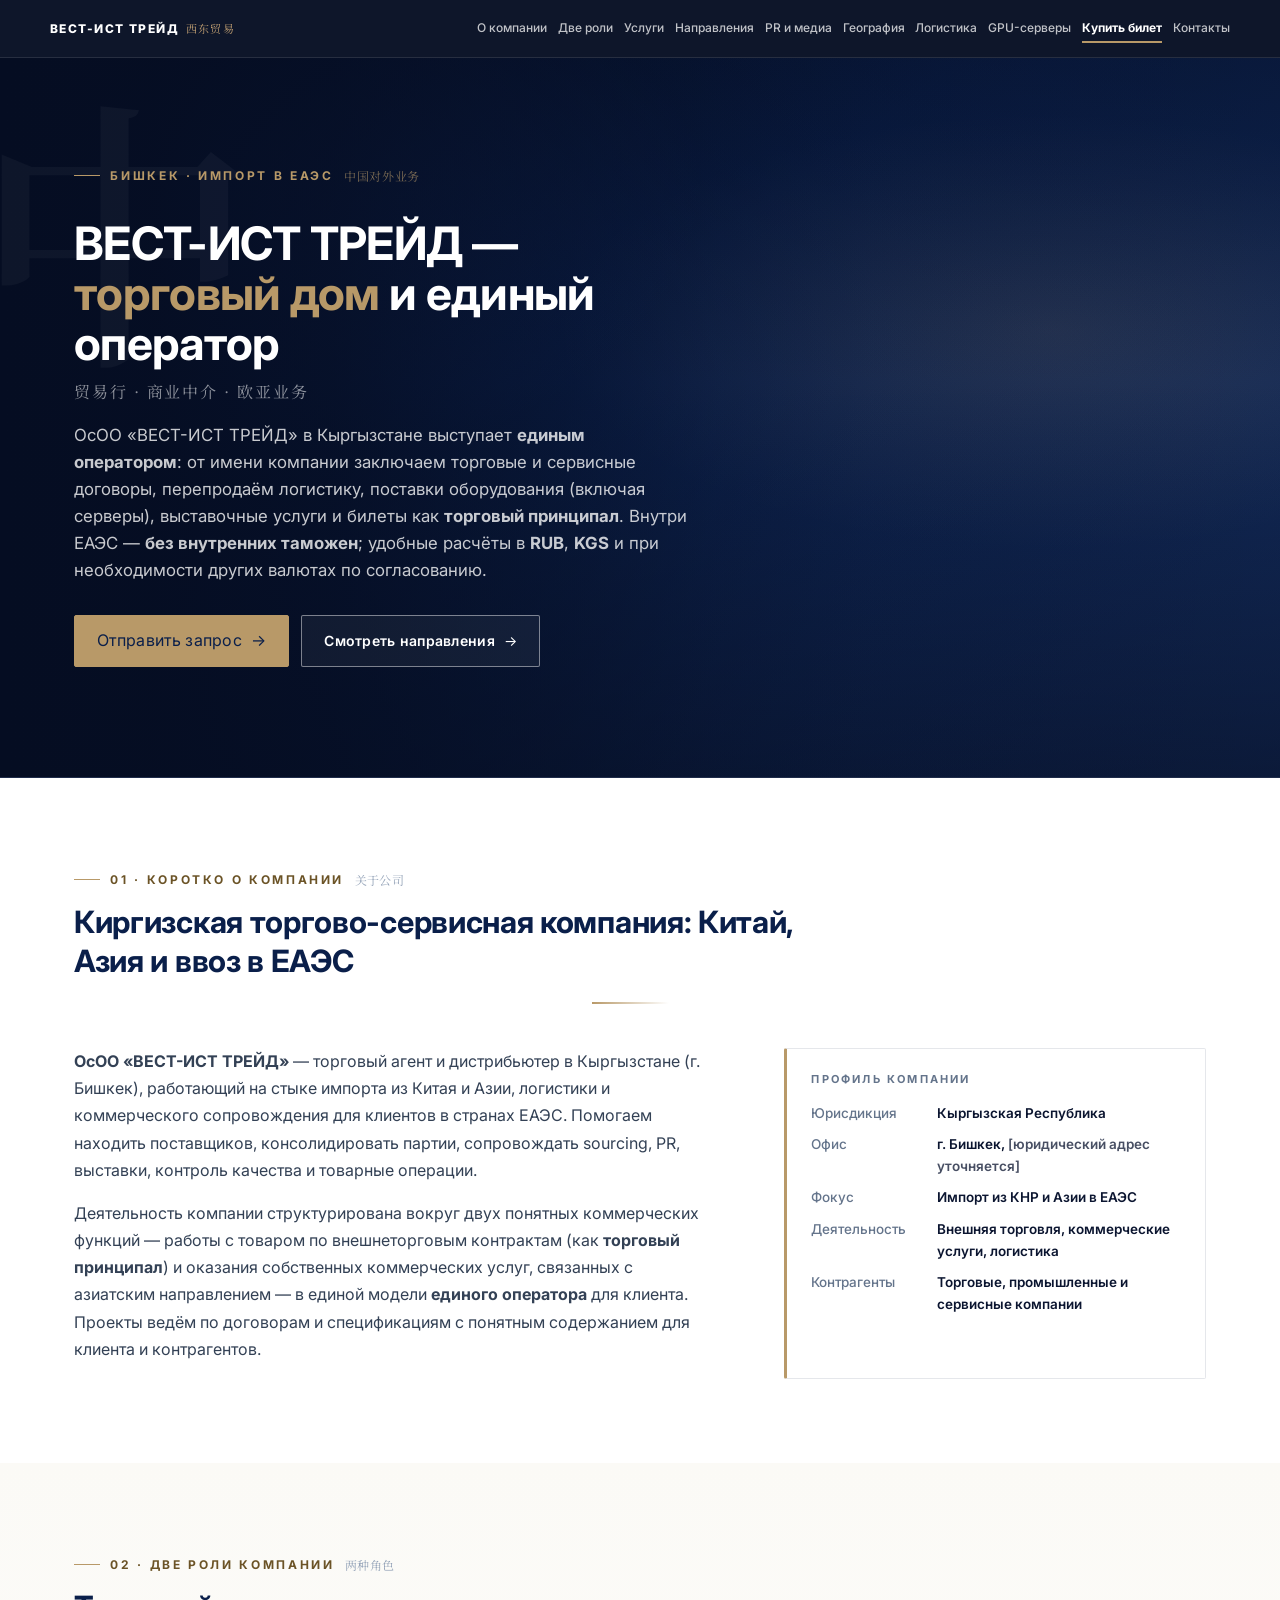
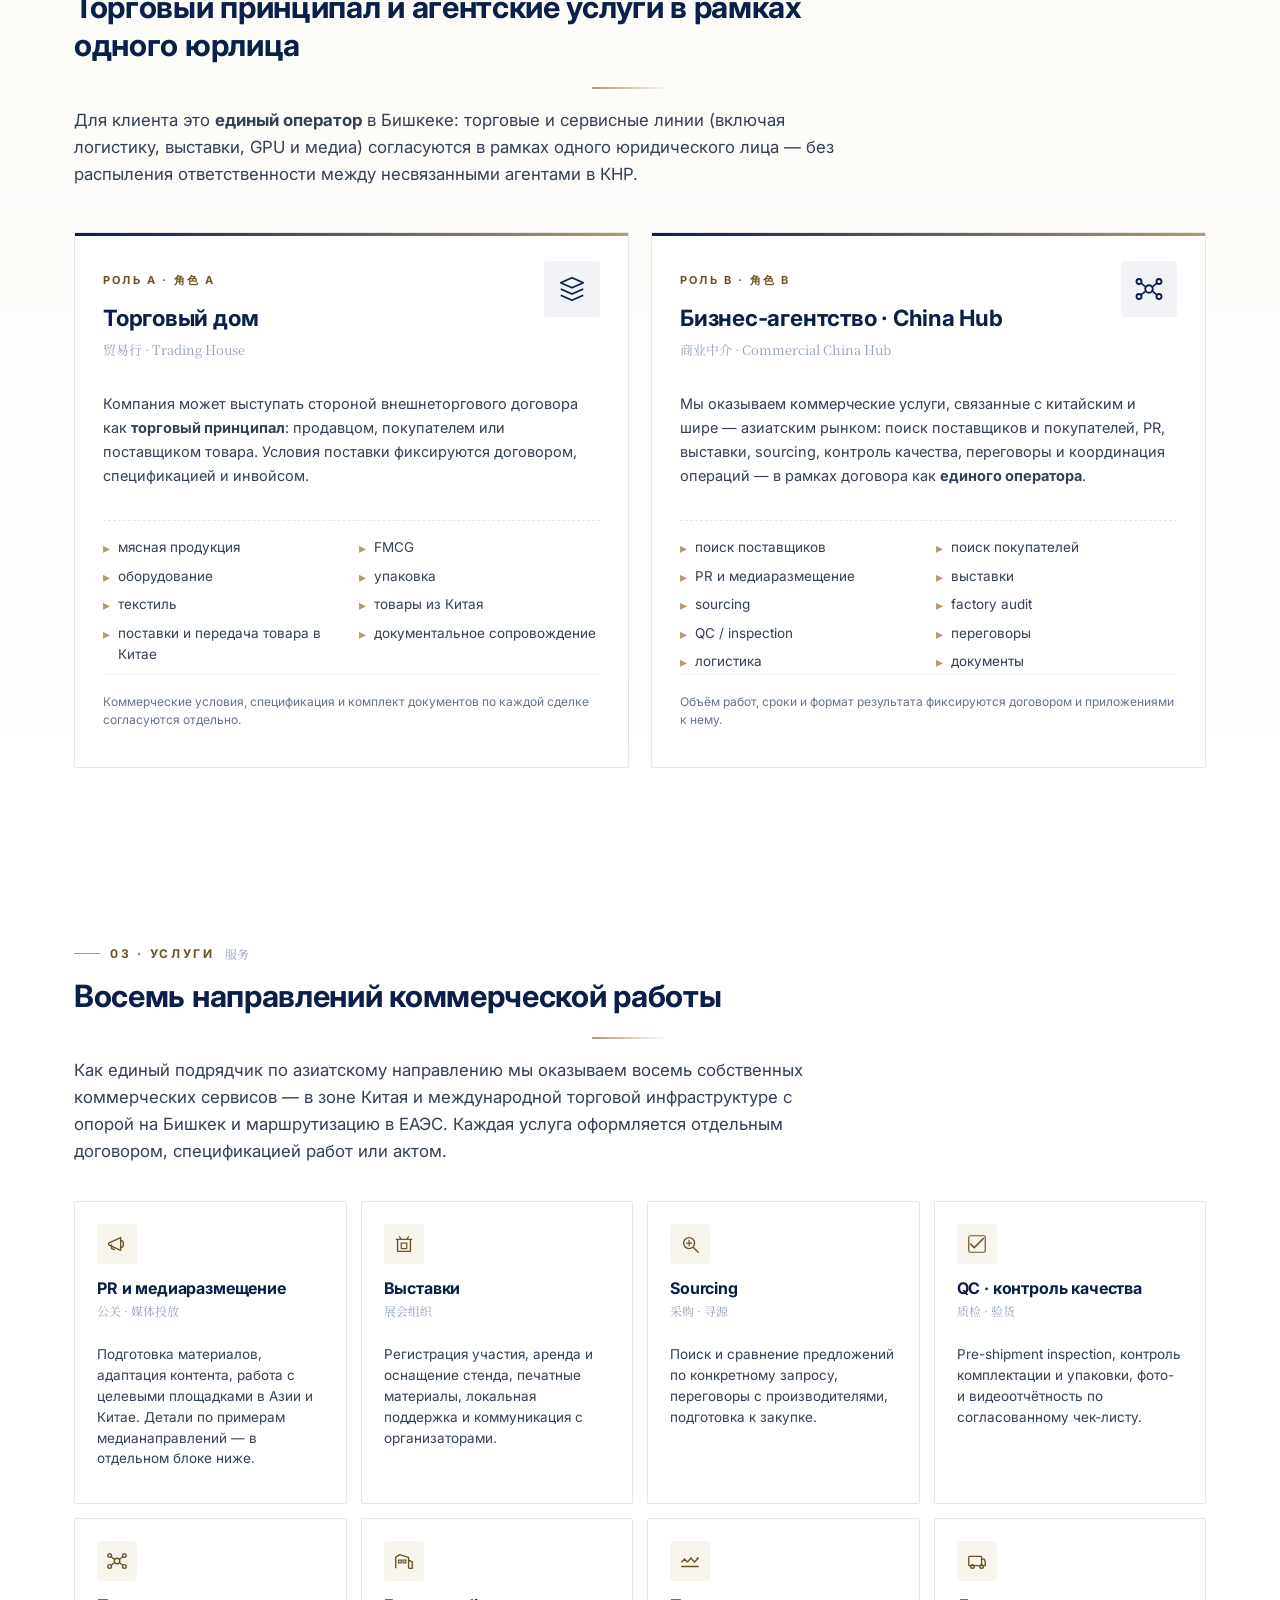
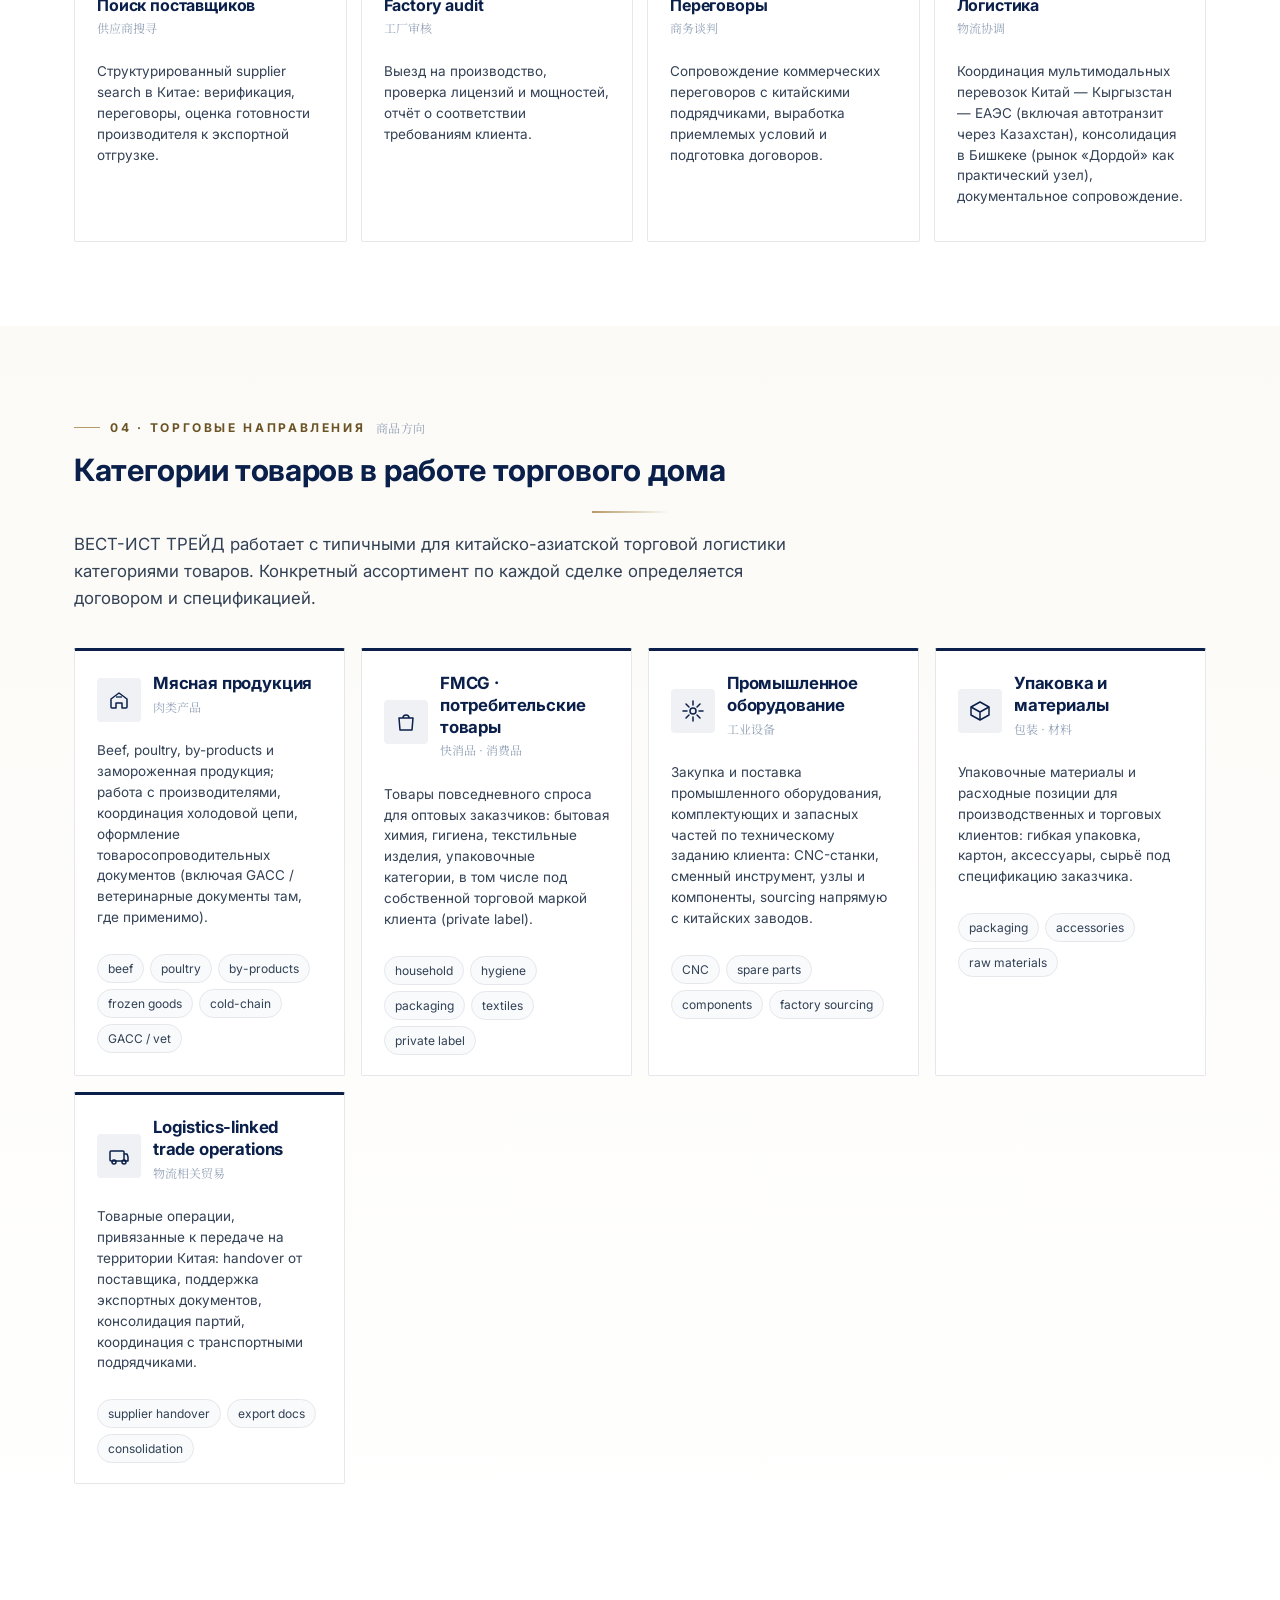
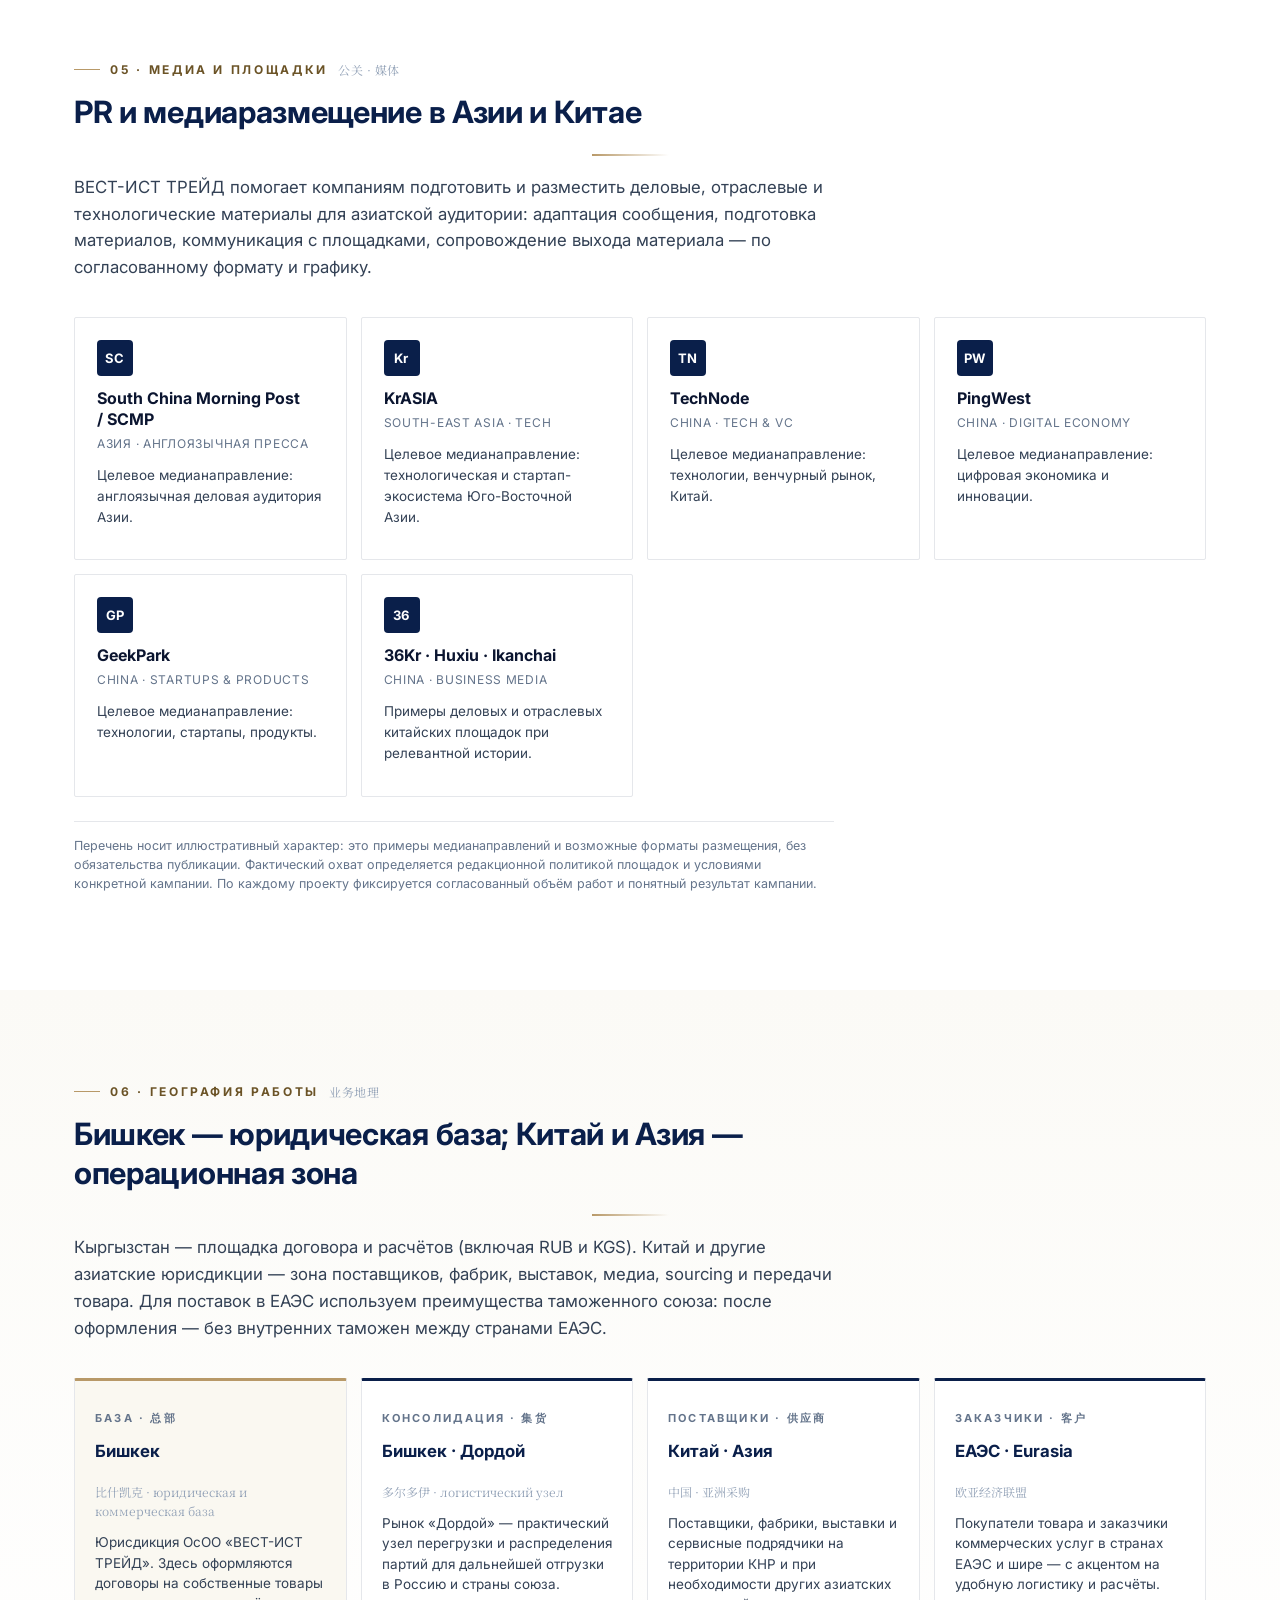
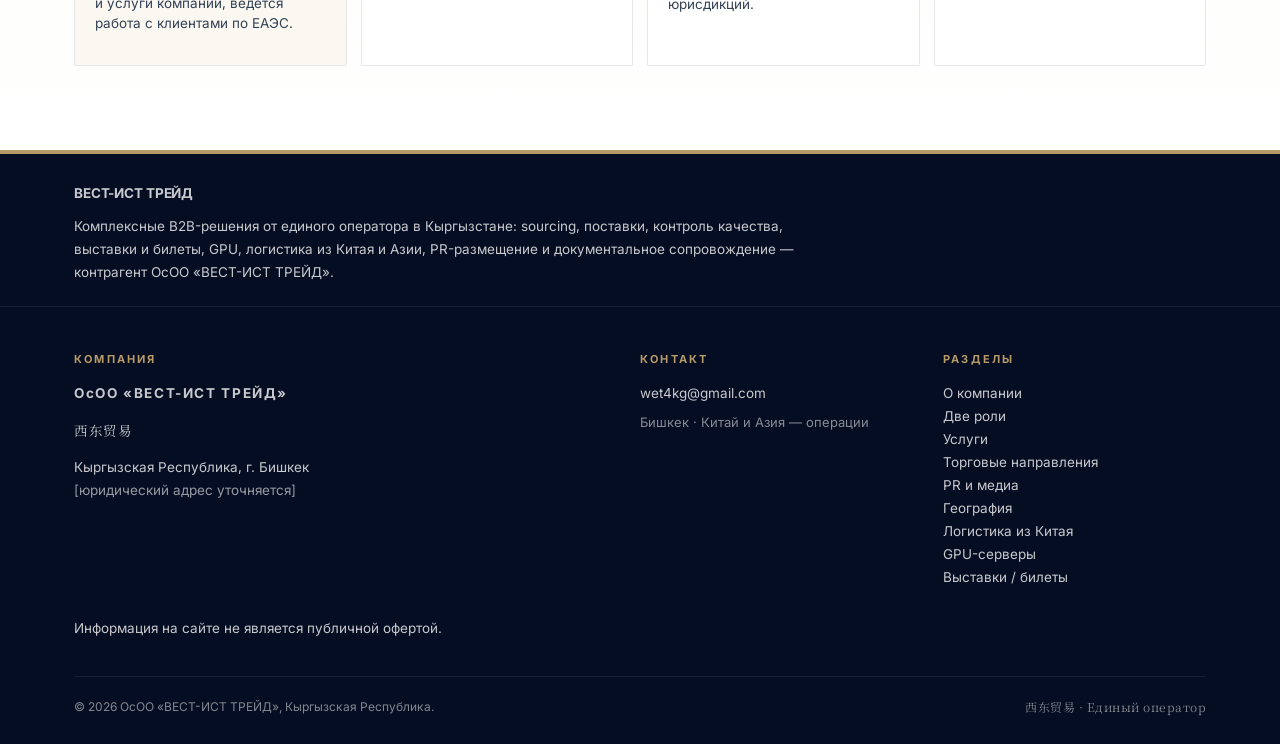
==== index.html @ 6a49fd0c "ВЕСТ-ИСТ ТРЕЙД: полный ребрендинг и перенос контента Co-authored-by: Cursor <cursoragent@cursor.com>" ====
<!DOCTYPE html>
<html lang="ru">
<head>
  <meta charset="UTF-8">
  <meta name="viewport" content="width=device-width, initial-scale=1">
  <title>ВЕСТ-ИСТ ТРЕЙД — торговый агент и импорт из Китая в ЕАЭС</title>
  <meta name="description" content="ОсОО «ВЕСТ-ИСТ ТРЕЙД» — единый оператор и торговый принципал в Бишкеке: импорт из Китая и Азии в ЕАЭС, логистика, торговый дом и агентские услуги. Расчёты в рублях и сомах, без внутренних таможен внутри союза.">
  <meta name="keywords" content="Импорт из Китая в ЕАЭС, Логистика Бишкек, Оплата в рублях за китайские товары">
  <meta name="robots" content="index,follow">
  <link rel="canonical" href="/">
  <link rel="preconnect" href="https://fonts.googleapis.com">
  <link rel="preconnect" href="https://fonts.gstatic.com" crossorigin>
  <link href="https://fonts.googleapis.com/css2?family=Inter:wght@400;500;600;700;800&family=Noto+Serif+SC:wght@400;600&display=swap" rel="stylesheet">
  <link rel="stylesheet" href="/style.css">
</head>
<body>

<!-- ============== HEADER ============== -->
<header class="site-header">
  <div class="container nav">
    <a href="/" class="logo">ВЕСТ-ИСТ ТРЕЙД <span class="cn-mark">西东贸易</span></a>
    <nav class="nav-links nav-links--tickets">
      <a href="#about">О компании</a>
      <a href="#roles">Две роли</a>
      <a href="#services">Услуги</a>
      <a href="#directions">Направления</a>
      <a href="#media">PR и медиа</a>
      <a href="#geography">География</a>
      <a href="/logistics/">Логистика</a>
      <a href="/gpu-servers/">GPU-серверы</a>
      <a href="/tickets/" class="nav-link-tickets">Купить билет</a>
      <a href="#contacts">Контакты</a>
    </nav>
    <button class="nav-toggle" aria-label="Меню" onclick="document.querySelector('.nav-links').classList.toggle('open')">
      <svg viewBox="0 0 24 24" fill="none" width="20" height="20"><path d="M3 6h18M3 12h18M3 18h18" stroke="currentColor" stroke-width="2" stroke-linecap="round"/></svg>
    </button>
  </div>
</header>

<!-- ============== HERO ============== -->
<section class="hero" id="top" aria-label="Торговый дом ВЕСТ-ИСТ ТРЕЙД — импорт в ЕАЭС через Кыргызстан">
  <div class="hero-watermark" aria-hidden="true">中</div>

  <div class="container hero-content">
    <div class="hero-grid">

      <div class="hero-copy">
        <p class="hero-eyebrow">
          Бишкек · импорт в ЕАЭС
          <span class="cn-tag cn">中国对外业务</span>
        </p>

        <h1>ВЕСТ-ИСТ ТРЕЙД — <span class="accent">торговый дом</span> и единый оператор</h1>
        <p class="hero-sub-cn cn">贸易行 · 商业中介 · 欧亚业务</p>
        <p class="hero-lead">
          ОсОО «ВЕСТ-ИСТ ТРЕЙД» в Кыргызстане выступает <strong>единым оператором</strong>: от имени компании заключаем торговые
          и сервисные договоры, перепродаём логистику, поставки оборудования (включая серверы), выставочные услуги и билеты как
          <strong>торговый принципал</strong>. Внутри ЕАЭС — <strong>без внутренних таможен</strong>; удобные расчёты в <strong>RUB</strong>, <strong>KGS</strong> и при необходимости других валютах по согласованию.
        </p>

        <div class="hero-cta">
          <button type="button" class="btn btn-primary btn-arrow" data-open-request-modal>Отправить запрос</button>
          <a class="btn btn-ghost btn-arrow" href="#directions">Смотреть направления</a>
        </div>
      </div>

    </div>
  </div>
</section>

<main>

  <!-- ============== 01 · ABOUT ============== -->
  <section id="about" class="section">
    <div class="container">
      <p class="eyebrow">01 · Коротко о компании <span class="cn-tag cn">关于公司</span></p>
      <h2>Киргизская торгово-сервисная компания: Китай, Азия и ввоз в ЕАЭС</h2>
      <hr class="rule-gold">

      <div class="about-grid">
        <div class="about-text">
          <p>
            <strong>ОсОО «ВЕСТ-ИСТ ТРЕЙД»</strong> — торговый агент и дистрибьютер в Кыргызстане (г. Бишкек), работающий на стыке
            импорта из Китая и Азии, логистики и коммерческого сопровождения для клиентов в странах ЕАЭС. Помогаем находить
            поставщиков, консолидировать партии, сопровождать sourcing, PR, выставки, контроль качества и товарные операции.
          </p>
          <p>
            Деятельность компании структурирована вокруг двух понятных коммерческих функций —
            работы с товаром по внешнеторговым контрактам (как <strong>торговый принципал</strong>) и оказания собственных коммерческих услуг,
            связанных с азиатским направлением — в единой модели <strong>единого оператора</strong> для клиента.
            Проекты ведём по договорам и спецификациям с понятным
            содержанием для клиента и контрагентов.
          </p>
        </div>

        <aside class="about-card">
          <h4>Профиль компании</h4>
          <div class="kv">
            <div class="k">Юрисдикция</div>
            <div class="v">Кыргызская Республика</div>
            <div class="k">Офис</div>
            <div class="v">г. Бишкек, <span style="opacity:0.75">[юридический адрес уточняется]</span></div>
            <div class="k">Фокус</div>
            <div class="v">Импорт из КНР и Азии в ЕАЭС</div>
            <div class="k">Деятельность</div>
            <div class="v">Внешняя торговля, коммерческие услуги, логистика</div>
            <div class="k">Контрагенты</div>
            <div class="v">Торговые, промышленные и сервисные компании</div>
          </div>
        </aside>
      </div>
    </div>
  </section>

  <!-- ============== 02 · TWO ROLES ============== -->
  <section id="roles" class="section section-paper">
    <div class="container">
      <p class="eyebrow">02 · Две роли компании <span class="cn-tag cn">两种角色</span></p>
      <h2>Торговый принципал и агентские услуги в рамках одного юрлица</h2>
      <hr class="rule-gold">
      <p class="lead">
        Для клиента это <strong>единый оператор</strong> в Бишкеке: торговые и сервисные линии (включая логистику, выставки,
        GPU и медиа) согласуются в рамках одного юридического лица — без распыления ответственности между
        несвязанными агентами в КНР.
      </p>

      <div class="roles-grid">

        <!-- Role A · Trading House -->
        <article class="role-card">
          <div class="role-head">
            <div>
              <p class="role-tag">Роль A · 角色 A</p>
              <h3>Торговый дом</h3>
              <p class="cn-sub">贸易行 · Trading House</p>
            </div>
            <div class="role-icon" aria-hidden="true">
              <svg viewBox="0 0 24 24" fill="none">
                <path d="M3 7l9-4 9 4-9 4-9-4z" stroke="currentColor" stroke-width="1.5" stroke-linejoin="round"/>
                <path d="M3 12l9 4 9-4M3 17l9 4 9-4" stroke="currentColor" stroke-width="1.5" stroke-linejoin="round"/>
              </svg>
            </div>
          </div>

          <p class="role-body">
            Компания может выступать стороной внешнеторгового договора как <strong>торговый принципал</strong>: продавцом, покупателем
            или поставщиком товара. Условия поставки фиксируются договором, спецификацией и инвойсом.
          </p>

          <ul class="role-bullets">
            <li>мясная продукция</li>
            <li>FMCG</li>
            <li>оборудование</li>
            <li>упаковка</li>
            <li>текстиль</li>
            <li>товары из Китая</li>
            <li>поставки и передача товара в Китае</li>
            <li>документальное сопровождение</li>
          </ul>

          <p class="role-foot">
            Коммерческие условия, спецификация и комплект документов по каждой сделке согласуются отдельно.
          </p>
        </article>

        <!-- Role B · Business Agency -->
        <article class="role-card">
          <div class="role-head">
            <div>
              <p class="role-tag">Роль B · 角色 B</p>
              <h3>Бизнес-агентство · China Hub</h3>
              <p class="cn-sub">商业中介 · Commercial China Hub</p>
            </div>
            <div class="role-icon" aria-hidden="true">
              <svg viewBox="0 0 24 24" fill="none">
                <circle cx="12" cy="12" r="3" stroke="currentColor" stroke-width="1.5"/>
                <circle cx="4"  cy="6"  r="2" stroke="currentColor" stroke-width="1.5"/>
                <circle cx="20" cy="6"  r="2" stroke="currentColor" stroke-width="1.5"/>
                <circle cx="4"  cy="18" r="2" stroke="currentColor" stroke-width="1.5"/>
                <circle cx="20" cy="18" r="2" stroke="currentColor" stroke-width="1.5"/>
                <path d="M5.6 7.3l4.2 3.4M18.4 7.3l-4.2 3.4M5.6 16.7l4.2-3.4M18.4 16.7l-4.2-3.4" stroke="currentColor" stroke-width="1.3"/>
              </svg>
            </div>
          </div>

          <p class="role-body">
            Мы оказываем коммерческие услуги, связанные с китайским и шире — азиатским рынком: поиск
            поставщиков и покупателей, PR, выставки, sourcing, контроль качества, переговоры
            и координация операций — в рамках договора как <strong>единого оператора</strong>.
          </p>

          <ul class="role-bullets">
            <li>поиск поставщиков</li>
            <li>поиск покупателей</li>
            <li>PR и медиаразмещение</li>
            <li>выставки</li>
            <li>sourcing</li>
            <li>factory audit</li>
            <li>QC / inspection</li>
            <li>переговоры</li>
            <li>логистика</li>
            <li>документы</li>
          </ul>

          <p class="role-foot">
            Объём работ, сроки и формат результата фиксируются договором и приложениями к нему.
          </p>
        </article>
      </div>

    </div>
  </section>

  <!-- ============== 04 · SERVICES ============== -->
  <section id="services" class="section">
    <div class="container">
      <p class="eyebrow">03 · Услуги <span class="cn-tag cn">服务</span></p>
      <h2>Восемь направлений коммерческой работы</h2>
      <hr class="rule-gold">
      <p class="lead">
        Как единый подрядчик по азиатскому направлению мы оказываем восемь собственных коммерческих сервисов —
        в зоне Китая и международной торговой инфраструктуре с опорой на Бишкек и маршрутизацию в ЕАЭС. Каждая услуга оформляется отдельным
        договором, спецификацией работ или актом.
      </p>

      <div class="svc-grid">

        <article class="svc-card">
          <div class="svc-icon" aria-hidden="true">
            <svg viewBox="0 0 24 24" fill="none">
              <path d="M3 11l13-6v14L3 13v-2z" stroke="currentColor" stroke-width="1.5" stroke-linejoin="round"/>
              <path d="M16 8c2 0 3 1.5 3 4s-1 4-3 4" stroke="currentColor" stroke-width="1.5" stroke-linecap="round"/>
              <path d="M6 13v4l3 1" stroke="currentColor" stroke-width="1.5" stroke-linecap="round"/>
            </svg>
          </div>
          <h3>PR и медиаразмещение</h3>
          <p class="cn-sub">公关 · 媒体投放</p>
          <p class="svc-body">
            Подготовка материалов, адаптация контента, работа с целевыми площадками в Азии и Китае.
            Детали по примерам медианаправлений — в отдельном блоке ниже.
          </p>
        </article>

        <a href="/tickets/" class="svc-card svc-card--link">
          <div class="svc-icon" aria-hidden="true">
            <svg viewBox="0 0 24 24" fill="none">
              <path d="M3 7h18M5 7v13h14V7" stroke="currentColor" stroke-width="1.5" stroke-linejoin="round"/>
              <rect x="9" y="11" width="6" height="6" stroke="currentColor" stroke-width="1.3"/>
              <path d="M7 4l2 3M17 4l-2 3" stroke="currentColor" stroke-width="1.3" stroke-linecap="round"/>
            </svg>
          </div>
          <h3>Выставки</h3>
          <p class="cn-sub">展会组织</p>
          <p class="svc-body">
            Регистрация участия, аренда и оснащение стенда, печатные материалы, локальная
            поддержка и коммуникация с организаторами.
          </p>
        </a>

        <article class="svc-card">
          <div class="svc-icon" aria-hidden="true">
            <svg viewBox="0 0 24 24" fill="none">
              <circle cx="11" cy="11" r="6" stroke="currentColor" stroke-width="1.5"/>
              <path d="M16 16l5 5" stroke="currentColor" stroke-width="1.5" stroke-linecap="round"/>
              <path d="M8 11h6M11 8v6" stroke="currentColor" stroke-width="1.3" stroke-linecap="round"/>
            </svg>
          </div>
          <h3>Sourcing</h3>
          <p class="cn-sub">采购 · 寻源</p>
          <p class="svc-body">
            Поиск и сравнение предложений по конкретному запросу, переговоры
            с производителями, подготовка к закупке.
          </p>
        </article>

        <article class="svc-card">
          <div class="svc-icon" aria-hidden="true">
            <svg viewBox="0 0 24 24" fill="none">
              <path d="M5 12l4 4 10-10" stroke="currentColor" stroke-width="1.7" stroke-linecap="round" stroke-linejoin="round"/>
              <rect x="3" y="3" width="18" height="18" rx="2" stroke="currentColor" stroke-width="1.3"/>
            </svg>
          </div>
          <h3>QC · контроль качества</h3>
          <p class="cn-sub">质检 · 验货</p>
          <p class="svc-body">
            Pre-shipment inspection, контроль комплектации и упаковки, фото-
            и видеоотчётность по согласованному чек-листу.
          </p>
        </article>

        <article class="svc-card">
          <div class="svc-icon" aria-hidden="true">
            <svg viewBox="0 0 24 24" fill="none">
              <circle cx="12" cy="12" r="3" stroke="currentColor" stroke-width="1.5"/>
              <circle cx="4"  cy="6"  r="2" stroke="currentColor" stroke-width="1.5"/>
              <circle cx="20" cy="6"  r="2" stroke="currentColor" stroke-width="1.5"/>
              <circle cx="4"  cy="18" r="2" stroke="currentColor" stroke-width="1.5"/>
              <circle cx="20" cy="18" r="2" stroke="currentColor" stroke-width="1.5"/>
              <path d="M5.6 7.3l4.2 3.4M18.4 7.3l-4.2 3.4M5.6 16.7l4.2-3.4M18.4 16.7l-4.2-3.4" stroke="currentColor" stroke-width="1.3"/>
            </svg>
          </div>
          <h3>Поиск поставщиков</h3>
          <p class="cn-sub">供应商搜寻</p>
          <p class="svc-body">
            Структурированный supplier search в Китае: верификация, переговоры,
            оценка готовности производителя к экспортной отгрузке.
          </p>
        </article>

        <article class="svc-card">
          <div class="svc-icon" aria-hidden="true">
            <svg viewBox="0 0 24 24" fill="none">
              <path d="M3 20V8l4-3 10 3v12" stroke="currentColor" stroke-width="1.5" stroke-linejoin="round"/>
              <rect x="6"  y="11" width="3" height="3" stroke="currentColor" stroke-width="1.3"/>
              <rect x="11" y="11" width="3" height="3" stroke="currentColor" stroke-width="1.3"/>
              <path d="M17 11l4 2v7h-4" stroke="currentColor" stroke-width="1.5" stroke-linejoin="round"/>
            </svg>
          </div>
          <h3>Factory audit</h3>
          <p class="cn-sub">工厂审核</p>
          <p class="svc-body">
            Выезд на производство, проверка лицензий и мощностей, отчёт
            о соответствии требованиям клиента.
          </p>
        </article>

        <article class="svc-card">
          <div class="svc-icon" aria-hidden="true">
            <svg viewBox="0 0 24 24" fill="none">
              <path d="M3 13l3-3 3 3 4-4 4 4 4-4" stroke="currentColor" stroke-width="1.5" stroke-linecap="round" stroke-linejoin="round"/>
              <path d="M3 18h18" stroke="currentColor" stroke-width="1.5" stroke-linecap="round"/>
              <circle cx="6"  cy="10" r="1" fill="currentColor"/>
              <circle cx="13" cy="9"  r="1" fill="currentColor"/>
              <circle cx="20" cy="9"  r="1" fill="currentColor"/>
            </svg>
          </div>
          <h3>Переговоры</h3>
          <p class="cn-sub">商务谈判</p>
          <p class="svc-body">
            Сопровождение коммерческих переговоров с китайскими подрядчиками,
            выработка приемлемых условий и подготовка договоров.
          </p>
        </article>

        <a href="/logistics/" class="svc-card svc-card--link">
          <div class="svc-icon" aria-hidden="true">
            <svg viewBox="0 0 24 24" fill="none">
              <rect x="3" y="7" width="14" height="10" rx="1" stroke="currentColor" stroke-width="1.5"/>
              <path d="M17 10h3l1 3v4h-4" stroke="currentColor" stroke-width="1.5" stroke-linejoin="round"/>
              <circle cx="7"  cy="18" r="2" stroke="currentColor" stroke-width="1.5"/>
              <circle cx="17" cy="18" r="2" stroke="currentColor" stroke-width="1.5"/>
            </svg>
          </div>
          <h3>Логистика</h3>
          <p class="cn-sub">物流协调</p>
          <p class="svc-body">
            Координация мультимодальных перевозок Китай — Кыргызстан — ЕАЭС (включая автотранзит через Казахстан),
            консолидация в Бишкеке (рынок «Дордой» как практический узел), документальное сопровождение.
          </p>
        </a>

      </div>
    </div>
  </section>

  <!-- ============== 05 · TRADING DIRECTIONS ============== -->
  <section id="directions" class="section section-paper">
    <div class="container">
      <p class="eyebrow">04 · Торговые направления <span class="cn-tag cn">商品方向</span></p>
      <h2>Категории товаров в работе торгового дома</h2>
      <hr class="rule-gold">
      <p class="lead">
        ВЕСТ-ИСТ ТРЕЙД работает с типичными для китайско-азиатской торговой логистики категориями товаров.
        Конкретный ассортимент по каждой сделке определяется договором и спецификацией.
      </p>

      <div class="dir-grid">

        <article class="dir-card">
          <div class="dir-head">
            <div class="dir-icon" aria-hidden="true">
              <svg viewBox="0 0 24 24" fill="none">
                <path d="M4 11l8-6 8 6v8a1 1 0 0 1-1 1h-4v-5h-6v5H5a1 1 0 0 1-1-1v-8z" stroke="currentColor" stroke-width="1.5" stroke-linejoin="round"/>
                <path d="M9 9h6" stroke="currentColor" stroke-width="1.3"/>
              </svg>
            </div>
            <div>
              <h3>Мясная продукция</h3>
              <p class="cn-sub">肉类产品</p>
            </div>
          </div>
          <p class="dir-body">
            Beef, poultry, by-products и замороженная продукция; работа с производителями,
            координация холодовой цепи, оформление товаросопроводительных документов
            (включая GACC / ветеринарные документы там, где применимо).
          </p>
          <div class="dir-bullets">
            <span>beef</span>
            <span>poultry</span>
            <span>by-products</span>
            <span>frozen goods</span>
            <span>cold-chain</span>
            <span>GACC / vet</span>
          </div>
        </article>

        <article class="dir-card">
          <div class="dir-head">
            <div class="dir-icon" aria-hidden="true">
              <svg viewBox="0 0 24 24" fill="none">
                <path d="M5 8h14l-1 12H6L5 8z" stroke="currentColor" stroke-width="1.5" stroke-linejoin="round"/>
                <path d="M9 8a3 3 0 1 1 6 0" stroke="currentColor" stroke-width="1.5"/>
              </svg>
            </div>
            <div>
              <h3>FMCG · потребительские товары</h3>
              <p class="cn-sub">快消品 · 消费品</p>
            </div>
          </div>
          <p class="dir-body">
            Товары повседневного спроса для оптовых заказчиков: бытовая химия, гигиена,
            текстильные изделия, упаковочные категории, в том числе под собственной торговой
            маркой клиента (private label).
          </p>
          <div class="dir-bullets">
            <span>household</span>
            <span>hygiene</span>
            <span>packaging</span>
            <span>textiles</span>
            <span>private label</span>
          </div>
        </article>

        <article class="dir-card">
          <div class="dir-head">
            <div class="dir-icon" aria-hidden="true">
              <svg viewBox="0 0 24 24" fill="none">
                <circle cx="12" cy="12" r="3" stroke="currentColor" stroke-width="1.5"/>
                <path d="M12 2v4M12 18v4M2 12h4M18 12h4M5 5l3 3M16 16l3 3M5 19l3-3M16 8l3-3" stroke="currentColor" stroke-width="1.5" stroke-linecap="round"/>
              </svg>
            </div>
            <div>
              <h3>Промышленное оборудование</h3>
              <p class="cn-sub">工业设备</p>
            </div>
          </div>
          <p class="dir-body">
            Закупка и поставка промышленного оборудования, комплектующих и запасных частей
            по техническому заданию клиента: CNC-станки, сменный инструмент, узлы и компоненты,
            sourcing напрямую с китайских заводов.
          </p>
          <div class="dir-bullets">
            <span>CNC</span>
            <span>spare parts</span>
            <span>components</span>
            <span>factory sourcing</span>
          </div>
        </article>

        <article class="dir-card">
          <div class="dir-head">
            <div class="dir-icon" aria-hidden="true">
              <svg viewBox="0 0 24 24" fill="none">
                <path d="M3 8l9-5 9 5v8l-9 5-9-5V8z" stroke="currentColor" stroke-width="1.5" stroke-linejoin="round"/>
                <path d="M3 8l9 5 9-5M12 13v8" stroke="currentColor" stroke-width="1.5" stroke-linejoin="round"/>
              </svg>
            </div>
            <div>
              <h3>Упаковка и материалы</h3>
              <p class="cn-sub">包装 · 材料</p>
            </div>
          </div>
          <p class="dir-body">
            Упаковочные материалы и расходные позиции для производственных и торговых клиентов:
            гибкая упаковка, картон, аксессуары, сырьё под спецификацию заказчика.
          </p>
          <div class="dir-bullets">
            <span>packaging</span>
            <span>accessories</span>
            <span>raw materials</span>
          </div>
        </article>

        <article class="dir-card">
          <div class="dir-head">
            <div class="dir-icon" aria-hidden="true">
              <svg viewBox="0 0 24 24" fill="none">
                <rect x="3" y="7" width="14" height="10" rx="1" stroke="currentColor" stroke-width="1.5"/>
                <path d="M17 10h3l1 3v4h-4" stroke="currentColor" stroke-width="1.5" stroke-linejoin="round"/>
                <circle cx="7"  cy="18" r="2" stroke="currentColor" stroke-width="1.5"/>
                <circle cx="17" cy="18" r="2" stroke="currentColor" stroke-width="1.5"/>
              </svg>
            </div>
            <div>
              <h3>Logistics-linked trade operations</h3>
              <p class="cn-sub">物流相关贸易</p>
            </div>
          </div>
          <p class="dir-body">
            Товарные операции, привязанные к передаче на территории Китая: handover
            от поставщика, поддержка экспортных документов, консолидация партий, координация
            с транспортными подрядчиками.
          </p>
          <div class="dir-bullets">
            <span>supplier handover</span>
            <span>export docs</span>
            <span>consolidation</span>
          </div>
        </article>

      </div>
    </div>
  </section>

  <!-- ============== 06 · PR & MEDIA PLACEMENT ============== -->
  <section id="media" class="section">
    <div class="container">
      <p class="eyebrow">05 · Медиа и площадки <span class="cn-tag cn">公关 · 媒体</span></p>
      <h2>PR и медиаразмещение в Азии и Китае</h2>
      <hr class="rule-gold">
      <p class="lead">
        ВЕСТ-ИСТ ТРЕЙД помогает компаниям подготовить и разместить деловые, отраслевые и технологические
        материалы для азиатской аудитории: адаптация сообщения, подготовка материалов,
        коммуникация с площадками, сопровождение выхода материала — по согласованному формату и графику.
      </p>

      <div class="media-grid">

        <article class="media-card">
          <div class="media-mark">SC</div>
          <div class="media-name">South China Morning Post <span class="lat">/ SCMP</span></div>
          <div class="media-region">Азия · англоязычная пресса</div>
          <p class="media-body">Целевое медианаправление: англоязычная деловая аудитория Азии.</p>
        </article>

        <article class="media-card">
          <div class="media-mark">Kr</div>
          <div class="media-name">KrASIA</div>
          <div class="media-region">South-East Asia · Tech</div>
          <p class="media-body">Целевое медианаправление: технологическая и стартап-экосистема Юго-Восточной Азии.</p>
        </article>

        <article class="media-card">
          <div class="media-mark">TN</div>
          <div class="media-name">TechNode</div>
          <div class="media-region">China · Tech &amp; VC</div>
          <p class="media-body">Целевое медианаправление: технологии, венчурный рынок, Китай.</p>
        </article>

        <article class="media-card">
          <div class="media-mark">PW</div>
          <div class="media-name">PingWest</div>
          <div class="media-region">China · Digital economy</div>
          <p class="media-body">Целевое медианаправление: цифровая экономика и инновации.</p>
        </article>

        <article class="media-card">
          <div class="media-mark">GP</div>
          <div class="media-name">GeekPark</div>
          <div class="media-region">China · Startups &amp; products</div>
          <p class="media-body">Целевое медианаправление: технологии, стартапы, продукты.</p>
        </article>

        <article class="media-card">
          <div class="media-mark">36</div>
          <div class="media-name">36Kr · Huxiu · Ikanchai</div>
          <div class="media-region">China · Business media</div>
          <p class="media-body">Примеры деловых и отраслевых китайских площадок при релевантной истории.</p>
        </article>

      </div>

      <p class="media-foot">
        Перечень носит иллюстративный характер: это примеры медианаправлений и возможные форматы размещения,
        без обязательства публикации. Фактический охват определяется редакционной политикой площадок и условиями
        конкретной кампании. По каждому проекту фиксируется согласованный объём работ и понятный результат кампании.
      </p>
    </div>
  </section>

  <!-- ============== 06 · GEOGRAPHY ============== -->
  <section id="geography" class="section section-paper">
    <div class="container">
      <p class="eyebrow">06 · География работы <span class="cn-tag cn">业务地理</span></p>
      <h2>Бишкек — юридическая база; Китай и Азия — операционная зона</h2>
      <hr class="rule-gold">
      <p class="lead">
        Кыргызстан — площадка договора и расчётов (включая RUB и KGS). Китай и другие азиатские юрисдикции — зона поставщиков, фабрик,
        выставок, медиа, sourcing и передачи товара. Для поставок в ЕАЭС используем преимущества таможенного союза: после оформления — без внутренних таможен между странами ЕАЭС.
      </p>

      <div class="geo-grid">
        <div class="geo-card hub">
          <p class="geo-tag">База · 总部</p>
          <p class="geo-name">Бишкек</p>
          <p class="geo-cn">比什凯克 · юридическая и коммерческая база</p>
          <p class="geo-body">
            Юрисдикция ОсОО «ВЕСТ-ИСТ ТРЕЙД». Здесь оформляются договоры на собственные товары и услуги компании, ведётся работа с клиентами по ЕАЭС.
          </p>
        </div>

        <div class="geo-card">
          <p class="geo-tag">Консолидация · 集货</p>
          <p class="geo-name">Бишкек · Дордой</p>
          <p class="geo-cn">多尔多伊 · логистический узел</p>
          <p class="geo-body">
            Рынок «Дордой» — практический узел перегрузки и распределения партий для дальнейшей отгрузки в Россию и страны союза.
          </p>
        </div>

        <div class="geo-card">
          <p class="geo-tag">Поставщики · 供应商</p>
          <p class="geo-name">Китай · Азия</p>
          <p class="geo-cn">中国 · 亚洲采购</p>
          <p class="geo-body">
            Поставщики, фабрики, выставки и сервисные подрядчики на территории КНР и при необходимости других азиатских юрисдикций.
          </p>
        </div>

        <div class="geo-card">
          <p class="geo-tag">Заказчики · 客户</p>
          <p class="geo-name">ЕАЭС · Eurasia</p>
          <p class="geo-cn">欧亚经济联盟</p>
          <p class="geo-body">
            Покупатели товара и заказчики коммерческих услуг в странах ЕАЭС и шире — с акцентом на удобную логистику и расчёты.
          </p>
        </div>
      </div>
    </div>
  </section>

</main>

<!-- ============== FOOTER ============== -->
<footer class="footer" id="contacts">
  <div class="footer-intro">
    <div class="container">
      <p class="footer-intro-title">ВЕСТ-ИСТ ТРЕЙД</p>
      <p class="footer-intro-text">
        Комплексные B2B-решения от единого оператора в Кыргызстане: sourcing, поставки, контроль качества,
        выставки и билеты, GPU, логистика из Китая и Азии, PR-размещение и документальное сопровождение — контрагент ОсОО «ВЕСТ-ИСТ ТРЕЙД».
      </p>
    </div>
  </div>
  <div class="container">
    <div class="footer-grid">

      <div>
        <h4>Компания</h4>
        <p class="footer-brand">ОсОО «ВЕСТ-ИСТ ТРЕЙД»</p>
        <p class="footer-cn cn">西东贸易</p>
        <p class="footer-addr">
          Кыргызская Республика, г. Бишкек<br>
          <span style="opacity:0.75">[юридический адрес уточняется]</span>
        </p>
      </div>

      <div>
        <h4>Контакт</h4>
        <p>
          <a href="mailto:wet4kg@gmail.com">wet4kg@gmail.com</a><br>
          <span class="footer-region">Бишкек · Китай и Азия — операции</span>
        </p>
      </div>

      <div>
        <h4>Разделы</h4>
        <ul>
          <li><a href="#about">О компании</a></li>
          <li><a href="#roles">Две роли</a></li>
          <li><a href="#services">Услуги</a></li>
          <li><a href="#directions">Торговые направления</a></li>
          <li><a href="#media">PR и медиа</a></li>
          <li><a href="#geography">География</a></li>
          <li><a href="/logistics/">Логистика из Китая</a></li>
          <li><a href="/gpu-servers/">GPU-серверы</a></li>
          <li><a href="/tickets/">Выставки / билеты</a></li>
        </ul>
      </div>

    </div>

    <p class="footer-tagline footer-tagline-below">Информация на сайте не является публичной офертой.</p>

    <div class="footer-bottom">
      <span>&copy; <span id="year"></span> ОсОО «ВЕСТ-ИСТ ТРЕЙД», Кыргызская Республика.</span>
      <span class="cn">西东贸易 · Единый оператор</span>
    </div>
  </div>
</footer>

<div class="request-modal" id="request-modal" hidden data-request-modal>
  <button type="button" class="request-modal-backdrop" tabindex="-1" aria-label="Закрыть" data-close-modal></button>
  <div class="request-modal-panel" role="dialog" aria-modal="true" aria-labelledby="request-modal-title">
    <button type="button" class="request-modal-close" aria-label="Закрыть" data-close-modal>&times;</button>
    <h2 id="request-modal-title" class="request-modal-title">Отправить запрос</h2>
    <p class="request-modal-lead">Заполните форму — ответим на указанный в тексте контакт или свяжемся по email компании.</p>
    <form class="request-form" action="https://formsubmit.co/wet4kg@gmail.com" method="POST">
      <input type="hidden" name="_subject" value="ВЕСТ-ИСТ ТРЕЙД — запрос с сайта">
      <input type="hidden" name="_captcha" value="false">
      <input type="hidden" name="_next" id="request-form-next" value="">
      <label class="request-field">
        <span class="request-label">ФИО</span>
        <input type="text" name="full_name" required autocomplete="name" placeholder="Иванов Иван Иванович">
      </label>
      <label class="request-field">
        <span class="request-label">Название компании</span>
        <input type="text" name="company" required autocomplete="organization" placeholder="ООО «Пример»">
      </label>
      <label class="request-field">
        <span class="request-label">Текст запроса</span>
        <textarea name="message" required rows="5" placeholder="Опишите задачу, объём, сроки, контакт для ответа"></textarea>
      </label>
      <button type="submit" class="btn btn-primary request-submit">Отправить</button>
    </form>
  </div>
</div>

<script>
  document.getElementById('year').textContent = new Date().getFullYear();
  (function () {
    var modal = document.getElementById('request-modal');
    var nextInput = document.getElementById('request-form-next');
    if (nextInput) nextInput.value = window.location.href.split('#')[0];
    if (!modal) return;
    function openModal() {
      modal.hidden = false;
      document.body.style.overflow = 'hidden';
    }
    function closeModal() {
      modal.hidden = true;
      document.body.style.overflow = '';
    }
    document.querySelectorAll('[data-open-request-modal]').forEach(function (btn) {
      btn.addEventListener('click', openModal);
    });
    modal.querySelectorAll('[data-close-modal]').forEach(function (el) {
      el.addEventListener('click', closeModal);
    });
    document.addEventListener('keydown', function (e) {
      if (e.key === 'Escape' && !modal.hidden) closeModal();
    });
  })();
</script>

</body>
</html>
---- style.css ----
/* =========================================================
   ОсОО «ВЕСТ-ИСТ ТРЕЙД» (WEST-EAST TRADE LLC) — корпоративный сайт
   Custom CSS. Inter + Noto Serif SC via Google Fonts.
   ========================================================= */

/* ---------- Reset ---------- */
*, *::before, *::after { box-sizing: border-box; }
html { scroll-behavior: smooth; -webkit-text-size-adjust: 100%; }
body {
  margin: 0;
  font-family: 'Inter', -apple-system, BlinkMacSystemFont, 'Segoe UI', Roboto, 'Helvetica Neue', Arial, sans-serif;
  font-size: 16px;
  line-height: 1.6;
  color: #0b1530;
  background: #ffffff;
  -webkit-font-smoothing: antialiased;
  -moz-osx-font-smoothing: grayscale;
}
img, svg { max-width: 100%; display: block; }
a { color: inherit; text-decoration: none; transition: color .15s ease; }
button { font: inherit; cursor: pointer; }
ul, ol { margin: 0; padding: 0; list-style: none; }
h1, h2, h3, h4 { margin: 0; font-weight: 700; letter-spacing: -0.01em; color: #0a1f4a; }

/* ---------- Tokens ---------- */
:root {
  --navy:        #0a1f4a;
  --navy-deep:   #050d22;
  --navy-light:  #112a5c;
  --navy-line:   #1f2c4a;
  --gold:        #b89968;
  --gold-soft:   #caa776;
  --gold-deep:   #6b5326;
  --ink:         #0b1530;
  --slate-50:    #f8fafc;
  --slate-100:   #f1f5f9;
  --slate-200:   #e5e7eb;
  --slate-300:   #cbd5e1;
  --slate-400:   #94a3b8;
  --slate-500:   #64748b;
  --slate-600:   #475569;
  --slate-700:   #334155;
  --paper:       #faf8f1;
  --paper-2:     #fbfaf6;
  --line:        #e6e3da;
}
.cn  { font-family: 'Noto Serif SC', serif; letter-spacing: 0.04em; }
.num { font-variant-numeric: tabular-nums; }

/* ---------- Layout primitives ---------- */
.container       { max-width: 1180px; margin: 0 auto; padding: 0 24px; }
.container-narrow{ max-width: 980px;  margin: 0 auto; padding: 0 24px; }

.section         { padding: 84px 0; position: relative; scroll-margin-top: 76px; }
.hero[id]        { scroll-margin-top: 76px; }
.section-paper   { background: linear-gradient(180deg, #fbfaf6 0%, #ffffff 100%); }
.section-slate   { background: #f8fafc; }

.eyebrow {
  display: inline-flex; align-items: center; gap: .65rem;
  font-size: 12px; font-weight: 700; letter-spacing: .22em;
  text-transform: uppercase; color: var(--gold-deep);
  margin: 0 0 14px;
}
.eyebrow::before { content: ""; width: 26px; height: 1px; background: var(--gold); display: inline-block; }
.eyebrow .cn-tag { color: var(--slate-400); font-weight: 400; letter-spacing: .04em; text-transform: none; font-size: 12px; }

.section h2 {
  font-size: clamp(1.5rem, 2.4vw, 2rem);
  line-height: 1.25;
  max-width: 760px;
}
.lead {
  margin-top: 18px;
  max-width: 760px;
  color: var(--slate-700);
  font-size: 1.05rem;
}
.rule-gold { width: 96px; height: 2px; background: linear-gradient(90deg, var(--gold) 0%, transparent 80%); margin-top: 22px; border: 0; }

/* ---------- Header (тёмная полоса — единый стиль с /logistics) ---------- */
.site-header {
  position: sticky; top: 0; z-index: 60;
  background: rgba(5, 13, 34, 0.96);
  backdrop-filter: blur(10px);
  -webkit-backdrop-filter: blur(10px);
  border-bottom: 1px solid rgba(255, 255, 255, 0.10);
}
.nav {
  position: relative;
  display: flex; align-items: center; justify-content: space-between;
  padding: 14px 0; gap: 16px;
}
.logo {
  flex: 0 0 auto;
  font-weight: 800; font-size: 12px; letter-spacing: .12em;
  color: #ffffff;
  text-transform: uppercase;
  display: flex; align-items: baseline; gap: .55em;
}
.logo .cn-mark {
  font-family: 'Noto Serif SC', serif; font-weight: 400; font-size: 11px;
  color: rgba(202, 167, 118, 0.95);
  letter-spacing: .12em;
}
.nav-links {
  flex: 1 1 auto;
  display: flex;
  justify-content: flex-end;
  align-items: center;
  gap: clamp(6px, 0.85vw, 12px);
  flex-wrap: nowrap;
  min-width: 0;
  overflow-x: auto;
  overflow-y: hidden;
  -webkit-overflow-scrolling: touch;
  scrollbar-width: none;
}
.nav-links::-webkit-scrollbar { display: none; }
.nav-links a {
  flex: 0 0 auto;
  font-size: 12px;
  font-weight: 500;
  color: rgba(255, 255, 255, 0.74);
  padding: 4px 0;
  border-bottom: 2px solid transparent;
  white-space: nowrap;
}
.nav-links a:hover {
  color: var(--gold);
  border-bottom-color: var(--gold);
}
.nav-toggle { display: none; }

.site-header .nav-link-tickets,
.site-header .nav-link-gpu {
  font-weight: 700 !important;
  color: #ffffff !important;
  border-bottom: 2px solid var(--gold) !important;
}
.site-header .nav-link-tickets:hover,
.site-header .nav-link-gpu:hover {
  color: var(--gold) !important;
  border-bottom-color: var(--gold-soft) !important;
}

/* ---------- Buttons ---------- */
.btn {
  display: inline-flex; align-items: center; gap: .55rem;
  padding: 12px 22px;
  font-size: 14px; font-weight: 600; letter-spacing: .02em;
  border-radius: 2px; border: 1px solid transparent;
  transition: background .2s ease, color .2s ease, border-color .2s ease, transform .15s ease;
  white-space: nowrap;
}
.btn-primary { background: var(--gold); color: var(--navy); border-color: var(--gold); }
.btn-primary:hover { background: var(--gold-soft); border-color: var(--gold-soft); }
.btn-ghost  { background: rgba(255,255,255,0.05); color: #ffffff; border-color: rgba(255,255,255,0.45); }
.btn-ghost:hover { background: rgba(255,255,255,0.12); border-color: rgba(255,255,255,0.7); }
.btn-outline-navy {
  background: transparent; color: var(--navy); border-color: var(--navy);
}
.btn-outline-navy:hover { background: var(--navy); color: #ffffff; }
.btn-arrow::after { content: "→"; font-weight: 400; }
button.btn {
  font: inherit;
  font-family: inherit;
  cursor: pointer;
  margin: 0;
  appearance: none;
  -webkit-appearance: none;
}

/* ---------- Hero (gradient mesh — add / replace with local hero image if needed) ---------- */
.hero {
  position: relative; isolation: isolate;
  padding: 96px 0 110px;
  min-height: clamp(440px, 72vh, 780px);
  color: #ffffff;
  background-color: #050d22;
  background-image:
    linear-gradient(90deg,
      #050d22 0%,
      rgba(5, 13, 34, 0.96) 12%,
      rgba(5, 13, 34, 0.82) 26%,
      rgba(5, 13, 34, 0.52) 42%,
      rgba(5, 13, 34, 0.22) 56%,
      rgba(5, 13, 34, 0.08) 68%,
      transparent 100%),
    linear-gradient(180deg,
      rgba(5, 13, 34, 0.42) 0%,
      transparent 45%,
      rgba(5, 13, 34, 0.6) 100%),
    radial-gradient(900px 520px at 14% 18%, rgba(31, 71, 156, 0.4) 0%, transparent 58%),
    radial-gradient(70% 55% at 82% 38%, rgba(184, 153, 104, 0.14) 0%, transparent 55%),
    linear-gradient(145deg, #050d22 0%, #0a1f4a 42%, #152d5c 100%);
  background-position: 0 0, 0 0, 0 0, 0 0, 0 0;
  background-size: auto, auto, auto, auto, auto;
  background-repeat: no-repeat;
  overflow: hidden;
  border-bottom: 1px solid var(--navy-line);
}
.hero.hero--gpu {
  background-image:
    linear-gradient(90deg,
      #050d22 0%,
      rgba(5, 13, 34, 0.96) 12%,
      rgba(5, 13, 34, 0.82) 26%,
      rgba(5, 13, 34, 0.52) 42%,
      rgba(5, 13, 34, 0.22) 56%,
      rgba(5, 13, 34, 0.08) 68%,
      transparent 100%),
    linear-gradient(180deg,
      rgba(5, 13, 34, 0.42) 0%,
      transparent 45%,
      rgba(5, 13, 34, 0.6) 100%),
    radial-gradient(900px 520px at 14% 18%, rgba(31, 71, 156, 0.4) 0%, transparent 58%),
    url('./gpu-servers/gpu-hero.jpg');
  background-position: 0 0, 0 0, 0 0, 72% center;
}
.hero-watermark {
  position: absolute; left: -2vw; top: 5vh; z-index: 1;
  font-family: 'Noto Serif SC', serif; font-weight: 600;
  font-size: clamp(180px, 22vw, 360px); line-height: .85;
  color: rgba(255,255,255,0.035);
  pointer-events: none; user-select: none; letter-spacing: .04em;
}

.hero-content { position: relative; z-index: 2; }
.hero-grid {
  display: grid;
  grid-template-columns: minmax(0, 1fr);
  gap: 0;
  align-items: center;
}
.hero-copy {
  min-width: 0;
  max-width: min(640px, 100%);
  padding-right: 24px;
}

.hero-eyebrow {
  display: inline-flex; align-items: center; gap: .65rem;
  font-size: 12px; font-weight: 700; letter-spacing: .22em;
  text-transform: uppercase; color: var(--gold);
}
.hero-eyebrow::before { content: ""; width: 26px; height: 1px; background: var(--gold); display: inline-block; }
.hero-eyebrow .cn-tag { color: rgba(184,153,104,0.65); font-weight: 400; letter-spacing: .06em; text-transform: none; }

.hero h1 {
  margin: 22px 0 10px;
  color: #ffffff;
  font-size: clamp(1.95rem, 3.6vw, 3rem);
  line-height: 1.08;
  letter-spacing: -0.015em;
  max-width: 16em;
}
.hero h1 .accent { color: var(--gold); }
.hero-sub-cn {
  font-family: 'Noto Serif SC', serif; font-size: 16px;
  color: rgba(255,255,255,0.55); letter-spacing: .12em;
  margin: 8px 0 18px;
}
.hero-lead {
  max-width: 40em;
  font-size: 1.05rem;
  color: rgba(255,255,255,0.78);
  line-height: 1.6;
}

.hero-cta {
  margin-top: 32px;
  display: flex; flex-wrap: wrap; gap: 12px;
}

/* ---------- About ---------- */
.about-grid {
  margin-top: 44px;
  display: grid; grid-template-columns: minmax(0, 1.6fr) minmax(0, 1fr);
  gap: 36px;
}
.about-text p { color: var(--slate-700); margin: 0 0 16px; max-width: 640px; line-height: 1.7; }
.about-card {
  background: #ffffff;
  border: 1px solid var(--slate-200);
  border-left: 3px solid var(--gold);
  padding: 22px 24px;
  border-radius: 2px;
}
.about-card h4 {
  font-size: 11px; letter-spacing: .2em; text-transform: uppercase;
  color: var(--slate-500); font-weight: 700;
  margin-bottom: 14px;
}
.about-card .kv {
  display: grid; grid-template-columns: 110px 1fr; gap: 10px 16px;
  font-size: 13.5px;
}
.about-card .kv .k { color: var(--slate-500); font-weight: 500; }
.about-card .kv .v { color: var(--ink); font-weight: 600; }

/* ---------- Roles ---------- */
.roles-grid {
  margin-top: 44px;
  display: grid; grid-template-columns: repeat(2, minmax(0, 1fr));
  gap: 22px;
}
.role-card {
  position: relative;
  background: #ffffff;
  border: 1px solid var(--slate-200);
  border-radius: 2px;
  padding: 28px 28px 26px;
  display: flex; flex-direction: column;
  transition: transform .25s ease, box-shadow .25s ease, border-color .25s ease;
}
.role-card::before {
  content: ""; position: absolute; inset: 0 0 auto 0; height: 3px;
  background: linear-gradient(90deg, var(--navy) 0%, var(--gold) 100%);
}
.role-card:hover { transform: translateY(-2px); box-shadow: 0 14px 32px -18px rgba(10,31,74,0.22); }

.role-head { display: flex; align-items: flex-start; justify-content: space-between; gap: 16px; }
.role-tag  { font-size: 11px; letter-spacing: .2em; text-transform: uppercase; color: var(--gold-deep); font-weight: 700; }
.role-card h3 { font-size: 1.4rem; margin-top: 6px; }
.role-card .cn-sub { font-family: 'Noto Serif SC', serif; font-size: 13px; color: var(--slate-400); margin-top: 4px; }
.role-icon {
  flex: 0 0 56px; height: 56px;
  display: flex; align-items: center; justify-content: center;
  background: rgba(10,31,74,0.05);
  color: var(--navy);
  border-radius: 4px;
}
.role-icon svg { width: 30px; height: 30px; }

.role-body { margin-top: 18px; color: var(--slate-700); font-size: 14.5px; line-height: 1.65; }
.role-bullets {
  margin-top: 18px; padding-top: 16px; border-top: 1px dashed var(--slate-200);
  display: grid; grid-template-columns: repeat(2, minmax(0, 1fr));
  gap: 6px 14px;
  font-size: 13.5px; color: var(--slate-700);
}
.role-bullets li { display: flex; align-items: flex-start; gap: 8px; }
.role-bullets li::before { content: "▸"; color: var(--gold); margin-top: 1px; flex: 0 0 auto; }

.role-foot {
  margin-top: auto;
  padding-top: 18px;
  border-top: 1px solid var(--slate-100);
  font-size: 12px; color: var(--slate-500); line-height: 1.5;
}

.roles-note {
  margin-top: 22px;
  background: var(--paper);
  border: 1px solid var(--line);
  border-left: 3px solid var(--gold);
  padding: 14px 18px;
  font-size: 14px; color: var(--slate-700);
  border-radius: 2px;
}

/* ---------- What we are NOT ---------- */
.not-grid {
  margin-top: 32px;
  display: grid; grid-template-columns: repeat(auto-fit, minmax(220px, 1fr));
  gap: 10px 12px;
}
.not-chip {
  background: #ffffff;
  border: 1px solid var(--slate-200);
  border-left: 3px solid var(--slate-400);
  padding: 14px 16px;
  font-size: 14px;
  color: var(--ink);
  border-radius: 2px;
  display: flex; align-items: flex-start; gap: 10px;
}
.not-chip::before {
  content: "×"; color: var(--slate-400); font-weight: 700; margin-top: -2px; font-size: 18px; line-height: 1;
}
.not-foot {
  margin-top: 26px;
  background: #ffffff;
  border: 1px solid var(--slate-200);
  padding: 18px 22px;
  border-radius: 2px;
  font-size: 14.5px; color: var(--slate-700);
  border-left: 3px solid var(--gold);
}

/* ---------- Payment model ---------- */
.payment-grid {
  margin-top: 36px;
  display: grid; grid-template-columns: minmax(0, 1.2fr) minmax(0, 1fr);
  gap: 26px;
}
.basis-card {
  background: #ffffff;
  border: 1px solid var(--slate-200);
  border-radius: 2px;
  padding: 24px 26px;
}
.basis-card h4 {
  font-size: 11px; letter-spacing: .2em; text-transform: uppercase;
  color: var(--slate-500); font-weight: 700;
  margin-bottom: 14px;
}
.basis-list li {
  font-size: 14px; color: var(--slate-700); padding: 8px 0;
  border-bottom: 1px dashed var(--slate-100);
  display: flex; align-items: flex-start; gap: 10px;
}
.basis-list li:last-child { border-bottom: none; }
.basis-list li::before {
  content: ""; width: 10px; height: 10px; border: 2px solid var(--gold); border-radius: 50%;
  margin-top: 6px; flex: 0 0 10px; background: #ffffff;
}

.flow {
  background: var(--navy);
  color: #ffffff;
  border-radius: 2px;
  padding: 28px 26px;
  position: relative;
  display: flex; flex-direction: column;
}
.flow h4 {
  color: var(--gold); font-size: 11px; letter-spacing: .2em;
  text-transform: uppercase; font-weight: 700; margin-bottom: 18px;
}
.flow-step {
  background: rgba(255,255,255,0.04);
  border: 1px solid rgba(184,153,104,0.3);
  border-radius: 2px;
  padding: 14px 16px;
  font-size: 13.5px;
  display: flex; gap: 12px; align-items: flex-start;
}
.flow-step .num {
  width: 26px; height: 26px; border-radius: 50%;
  background: var(--gold); color: var(--navy);
  display: inline-flex; align-items: center; justify-content: center;
  font-size: 12px; font-weight: 800; flex: 0 0 auto;
}
.flow-step .lbl { color: rgba(255,255,255,0.85); line-height: 1.5; }
.flow-step .lbl strong { color: #ffffff; display: block; margin-bottom: 2px; font-weight: 600; }

.flow-arrow {
  width: 1px; height: 18px; background: var(--gold); margin: 4px 0 4px 13px; opacity: .5;
}
.flow-note {
  margin-top: 18px; font-size: 12px;
  color: rgba(255,255,255,0.65); line-height: 1.5;
  padding-top: 14px; border-top: 1px solid rgba(255,255,255,0.08);
}

/* ---------- Services grid ---------- */
.svc-grid {
  margin-top: 36px;
  display: grid;
  grid-template-columns: repeat(auto-fit, minmax(240px, 1fr));
  gap: 14px;
}
.svc-card {
  background: #ffffff; border: 1px solid var(--slate-200);
  border-radius: 2px; padding: 22px 22px 20px;
  display: flex; flex-direction: column;
  transition: transform .2s ease, box-shadow .2s ease, border-color .2s ease;
  position: relative;
}
.svc-card:hover {
  transform: translateY(-2px);
  box-shadow: 0 12px 26px -18px rgba(10,31,74,0.18);
  border-color: var(--slate-300);
}
.svc-icon {
  width: 40px; height: 40px;
  display: flex; align-items: center; justify-content: center;
  background: rgba(184,153,104,0.10);
  color: var(--gold-deep);
  border-radius: 4px;
  margin-bottom: 14px;
  flex: 0 0 auto;
}
.svc-icon svg { width: 22px; height: 22px; }
.svc-card h3 { font-size: 1rem; line-height: 1.3; }
.svc-card .cn-sub { font-family: 'Noto Serif SC', serif; font-size: 12px; color: var(--slate-400); margin-top: 2px; }
.svc-body { margin-top: 12px; font-size: 13.5px; color: var(--slate-700); line-height: 1.55; }

a.svc-card--link {
  text-decoration: none;
  color: inherit;
  cursor: pointer;
}
a.svc-card--link:focus-visible {
  outline: 2px solid var(--gold);
  outline-offset: 2px;
}

/* ---------- Trading directions grid ---------- */
.dir-grid {
  margin-top: 36px;
  display: grid;
  grid-template-columns: repeat(auto-fit, minmax(260px, 1fr));
  gap: 16px;
}
.dir-card {
  background: #ffffff; border: 1px solid var(--slate-200);
  border-top: 3px solid var(--navy);
  border-radius: 2px; padding: 22px 22px 20px;
  display: flex; flex-direction: column;
  transition: transform .2s ease, box-shadow .2s ease, border-color .2s ease;
  position: relative;
}
.dir-card:hover {
  transform: translateY(-2px);
  box-shadow: 0 12px 26px -18px rgba(10,31,74,0.18);
}
.dir-head { display: flex; align-items: center; gap: 12px; }
.dir-icon {
  width: 44px; height: 44px;
  display: flex; align-items: center; justify-content: center;
  background: rgba(10,31,74,0.06);
  color: var(--navy);
  border-radius: 4px;
  flex: 0 0 auto;
}
.dir-icon svg { width: 24px; height: 24px; }
.dir-card h3 { font-size: 1.05rem; line-height: 1.3; }
.dir-card .cn-sub { font-family: 'Noto Serif SC', serif; font-size: 12px; color: var(--slate-400); margin-top: 2px; }
.dir-body { margin-top: 12px; font-size: 13.5px; color: var(--slate-700); line-height: 1.55; }
.dir-bullets {
  margin-top: 12px;
  display: flex; flex-wrap: wrap; gap: 6px;
}
.dir-bullets span {
  display: inline-flex; align-items: center;
  padding: 4px 10px;
  background: #f8fafc;
  border: 1px solid var(--slate-200);
  font-size: 12px; color: var(--slate-700);
  border-radius: 999px;
}

/* ---------- Optional image + copy block (legacy class names: hk-block) ---------- */
.hk-block {
  margin-top: 36px;
  display: grid;
  grid-template-columns: 1.15fr 1fr;
  gap: 32px;
  align-items: stretch;
}
.hk-image {
  position: relative;
  border-radius: 4px;
  overflow: hidden;
  min-height: 360px;
  background: #050d22;
  box-shadow: 0 24px 60px -32px rgba(10,31,74,0.45);
}
.hk-image img {
  width: 100%; height: 100%;
  object-fit: cover;
  display: block;
}
.hk-image::after {
  content: "";
  position: absolute; inset: 0;
  background: linear-gradient(135deg, rgba(10,31,74,0.18) 0%, rgba(10,31,74,0) 50%, rgba(184,153,104,0.10) 100%);
  pointer-events: none;
}
.hk-copy {
  display: flex; flex-direction: column; justify-content: center;
  gap: 16px;
}
.hk-copy h3 {
  font-size: 1.6rem; line-height: 1.25; letter-spacing: -0.01em;
}
.hk-copy .cn-sub {
  font-family: 'Noto Serif SC', serif; font-size: 14px;
  color: var(--slate-500); margin-top: -8px;
}
.hk-copy p {
  font-size: 15px; color: var(--slate-700); line-height: 1.65;
}
.hk-stats {
  display: grid;
  grid-template-columns: repeat(3, 1fr);
  gap: 12px;
  margin-top: 8px;
  border-top: 1px solid var(--slate-200);
  padding-top: 18px;
}
.hk-stat .k {
  font-size: 11px; color: var(--slate-500);
  text-transform: uppercase; letter-spacing: 0.08em;
  margin-bottom: 4px;
}
.hk-stat .v {
  font-size: 14px; color: var(--ink); font-weight: 600;
  line-height: 1.35;
}
.hk-stat .v.cn {
  font-family: 'Noto Serif SC', serif; font-weight: 500;
  color: var(--slate-700);
}
@media (max-width: 880px) {
  .hk-block { grid-template-columns: 1fr; gap: 24px; }
  .hk-image { min-height: 240px; }
}

/* ---------- Media direction grid (PR / publications) ---------- */
.media-grid {
  margin-top: 36px;
  display: grid;
  grid-template-columns: repeat(auto-fit, minmax(220px, 1fr));
  gap: 14px;
}
.media-card {
  position: relative;
  background: #ffffff;
  border: 1px solid var(--slate-200);
  border-radius: 2px;
  padding: 22px 22px 18px;
  display: flex; flex-direction: column;
  transition: transform .2s ease, box-shadow .2s ease, border-color .2s ease;
}
.media-card:hover {
  transform: translateY(-2px);
  box-shadow: 0 12px 26px -18px rgba(10,31,74,0.18);
  border-color: var(--slate-300);
}
.media-mark {
  width: 36px; height: 36px;
  display: flex; align-items: center; justify-content: center;
  background: var(--navy);
  color: #ffffff;
  font-weight: 700; font-size: 13px;
  letter-spacing: 0.02em;
  border-radius: 4px;
  margin-bottom: 12px;
  flex: 0 0 auto;
}
.media-name {
  font-size: 1rem; font-weight: 700; color: var(--ink);
  line-height: 1.3;
}
.media-name .lat { display: inline-block; }
.media-region {
  margin-top: 4px;
  font-size: 12px; color: var(--slate-500);
  text-transform: uppercase; letter-spacing: 0.06em;
}
.media-body {
  margin-top: 12px;
  font-size: 13.5px; color: var(--slate-700); line-height: 1.55;
}
.media-foot {
  margin-top: 24px;
  font-size: 12.5px; color: var(--slate-500);
  line-height: 1.55;
  max-width: 760px;
  border-top: 1px solid var(--slate-200);
  padding-top: 14px;
}

/* ---------- Process diagram (two flows) ---------- */
.process-grid {
  margin-top: 36px;
  display: grid;
  grid-template-columns: 1fr 1fr;
  gap: 28px;
}
.process-flow {
  background: #ffffff;
  border: 1px solid var(--slate-200);
  border-top: 3px solid var(--gold);
  border-radius: 2px;
  padding: 24px 24px 22px;
  display: flex; flex-direction: column;
  gap: 14px;
}
.process-flow.flow-navy { border-top-color: var(--navy); }
.process-head {
  display: flex; flex-direction: column; gap: 4px;
  margin-bottom: 8px;
}
.process-head h3 {
  font-size: 1.05rem; line-height: 1.3;
}
.process-head .cn-sub {
  font-family: 'Noto Serif SC', serif;
  font-size: 12px; color: var(--slate-500);
}
.process-step {
  display: grid;
  grid-template-columns: 36px 1fr;
  align-items: start;
  gap: 14px;
  padding: 12px 0;
  border-top: 1px dashed var(--slate-200);
}
.process-step:first-of-type { border-top: 0; padding-top: 0; }
.process-num {
  width: 32px; height: 32px;
  display: flex; align-items: center; justify-content: center;
  background: rgba(10,31,74,0.06);
  color: var(--navy);
  font-weight: 700; font-size: 13px;
  border-radius: 50%;
  flex: 0 0 auto;
  margin-top: 2px;
}
.flow-navy .process-num { background: rgba(184,153,104,0.14); color: var(--gold-deep); }
.process-arrow {
  padding: 2px 0 4px 50px;
  margin: -4px 0 -2px;
  font-size: 12px;
  line-height: 1;
  color: var(--gold-deep);
  opacity: .42;
}
.process-arrow::before { content: "↓"; }
.flow-navy .process-arrow { opacity: .48; }
.process-step .label {
  font-size: 14px; font-weight: 600; color: var(--ink);
  display: block;
  margin-bottom: 2px;
}
.process-step .desc {
  font-size: 13px; color: var(--slate-600); line-height: 1.5;
}
@media (max-width: 880px) {
  .process-grid { grid-template-columns: 1fr; gap: 20px; }
}

/* ---------- Footer intro (corporate, non-compliance tone) ---------- */
.footer-intro {
  padding: 28px 0 22px;
  border-bottom: 1px solid rgba(255,255,255,0.08);
}
.footer-intro-title {
  font-size: 15px;
  font-weight: 700;
  letter-spacing: -0.01em;
  color: #ffffff;
  margin: 0 0 10px;
}
.footer-intro-text {
  margin: 0;
  font-size: 13px;
  line-height: 1.65;
  color: rgba(255,255,255,0.62);
  max-width: 720px;
}
.footer-region {
  display: inline-block;
  margin-top: 6px;
  font-size: 13px;
  color: rgba(255,255,255,0.52);
}
.footer-tagline {
  margin-top: 18px;
  font-size: 12px;
  color: rgba(255,255,255,0.45);
  line-height: 1.6;
}
.footer-tagline-below {
  margin-top: 28px;
  margin-bottom: 0;
}

/* ---------- Request modal ---------- */
.request-modal {
  position: fixed;
  inset: 0;
  z-index: 200;
  padding: 24px;
  box-sizing: border-box;
}
.request-modal[hidden] { display: none; }
.request-modal:not([hidden]) {
  display: flex;
  align-items: center;
  justify-content: center;
}
.request-modal-backdrop {
  position: absolute;
  inset: 0;
  border: 0;
  padding: 0;
  margin: 0;
  background: rgba(5, 13, 34, 0.62);
  cursor: pointer;
}
.request-modal-panel {
  position: relative;
  z-index: 1;
  width: 100%;
  max-width: 440px;
  background: #ffffff;
  color: var(--ink);
  border-radius: 2px;
  border: 1px solid var(--slate-200);
  box-shadow: 0 24px 48px rgba(5, 13, 34, 0.2);
  padding: 28px 28px 26px;
  max-height: min(90vh, 640px);
  overflow-y: auto;
}
.request-modal-close {
  position: absolute;
  top: 10px;
  right: 12px;
  width: 36px;
  height: 36px;
  border: 0;
  background: transparent;
  color: var(--slate-500);
  font-size: 1.5rem;
  line-height: 1;
  cursor: pointer;
  border-radius: 2px;
}
.request-modal-close:hover { color: var(--navy); background: var(--slate-100); }
.request-modal-title {
  margin: 0 28px 8px 0;
  font-size: 1.25rem;
  font-weight: 700;
  color: var(--navy);
  letter-spacing: -0.02em;
}
.request-modal-lead {
  margin: 0 0 20px;
  font-size: 13.5px;
  line-height: 1.55;
  color: var(--slate-600);
}
.request-form { display: flex; flex-direction: column; gap: 16px; }
.request-field {
  display: flex;
  flex-direction: column;
  gap: 6px;
  margin: 0;
}
.request-label {
  font-size: 12px;
  font-weight: 600;
  color: var(--slate-600);
  letter-spacing: .02em;
}
.request-field input,
.request-field textarea {
  width: 100%;
  box-sizing: border-box;
  padding: 10px 12px;
  font: inherit;
  font-size: 14px;
  border: 1px solid var(--slate-200);
  border-radius: 2px;
  background: #ffffff;
  color: var(--ink);
}
.request-field input:focus,
.request-field textarea:focus {
  outline: none;
  border-color: var(--gold);
  box-shadow: 0 0 0 2px rgba(184, 153, 104, 0.2);
}
.request-field textarea { resize: vertical; min-height: 100px; }
.request-submit { align-self: flex-start; }

/* ---------- Compact compliance ---------- */
.comp-compact {
  margin-top: 28px;
  background: #ffffff;
  border: 1px solid var(--slate-200);
  border-left: 3px solid var(--gold);
  border-radius: 2px;
  padding: 22px 24px;
}
.comp-row-title {
  font-size: 13px; font-weight: 700; color: var(--ink);
  letter-spacing: .04em;
}
.comp-chips {
  margin-top: 12px;
  display: flex; flex-wrap: wrap; gap: 8px;
}
.comp-chip {
  display: inline-flex; align-items: center;
  padding: 6px 12px;
  background: #f8fafc;
  border: 1px solid var(--slate-200);
  font-size: 12.5px; color: var(--slate-700);
  font-weight: 500;
  border-radius: 999px;
}
.comp-chip::before {
  content: "×"; color: var(--slate-400); font-weight: 700;
  margin-right: 6px; font-size: 13px;
}
.comp-row-note {
  margin-top: 14px;
  font-size: 13px; color: var(--slate-700);
  line-height: 1.55;
}
.comp-note-final {
  margin-top: 22px;
  font-size: 13.5px; color: var(--slate-600);
  line-height: 1.6;
  max-width: 760px;
}

/* ---------- Examples (operations) ---------- */
.ex-grid {
  margin-top: 44px;
  display: grid; grid-template-columns: repeat(auto-fit, minmax(280px, 1fr));
  gap: 16px;
}
.ex-card {
  background: #ffffff; border: 1px solid var(--slate-200);
  border-radius: 2px; padding: 24px 24px 22px;
  display: flex; flex-direction: column;
  transition: transform .2s ease, box-shadow .2s ease, border-color .2s ease;
  position: relative; overflow: hidden;
}
.ex-card:hover { transform: translateY(-2px); box-shadow: 0 12px 26px -18px rgba(10,31,74,0.18); border-color: var(--slate-300); }
.ex-card::after {
  content: ""; position: absolute; right: -36px; top: -36px;
  width: 96px; height: 96px;
  background: radial-gradient(60px 60px at center, rgba(184,153,104,0.08), transparent 70%);
  pointer-events: none;
}
.ex-head { display: flex; align-items: center; gap: 14px; }
.ex-icon {
  width: 44px; height: 44px;
  background: rgba(10,31,74,0.05);
  color: var(--navy);
  display: flex; align-items: center; justify-content: center;
  border-radius: 4px; flex: 0 0 auto;
}
.ex-icon svg { width: 24px; height: 24px; }
.ex-card h3 { font-size: 1.05rem; }
.ex-card .cn-sub { font-family: 'Noto Serif SC', serif; font-size: 12px; color: var(--slate-400); }
.ex-body { margin-top: 14px; font-size: 14px; color: var(--slate-700); line-height: 1.6; }
.ex-tags {
  margin-top: 14px; padding-top: 12px; border-top: 1px dashed var(--slate-200);
  display: flex; flex-wrap: wrap; gap: 6px;
  font-size: 11px;
}
.ex-tag {
  padding: 3px 9px; border-radius: 3px; background: rgba(184,153,104,0.10);
  color: var(--gold-deep); font-weight: 600; letter-spacing: .04em;
  border: 1px solid rgba(184,153,104,0.25);
}
.ex-note {
  margin-top: 14px;
  font-size: 11.5px; color: var(--slate-500); font-style: italic;
}

/* ---------- Geography ---------- */
.geo-grid {
  margin-top: 36px;
  display: grid; grid-template-columns: repeat(auto-fit, minmax(220px, 1fr));
  gap: 14px;
}
.geo-card {
  background: #ffffff; border: 1px solid var(--slate-200);
  border-top: 3px solid var(--navy);
  border-radius: 2px;
  padding: 18px 20px 18px;
  position: relative;
}
.geo-card.hub { border-top-color: var(--gold); background: var(--paper); }
.geo-tag { font-size: 11px; letter-spacing: .2em; text-transform: uppercase; color: var(--slate-500); font-weight: 700; }
.geo-name { margin-top: 6px; font-size: 1.05rem; color: var(--navy); font-weight: 700; }
.geo-cn   { font-family: 'Noto Serif SC', serif; font-size: 12px; color: var(--slate-400); }
.geo-body { margin-top: 10px; font-size: 13.5px; color: var(--slate-700); line-height: 1.5; }

.geo-foot {
  margin-top: 26px;
  font-size: 14px; color: var(--slate-700); max-width: 760px; line-height: 1.65;
}

/* ---------- Documents ---------- */
.doc-grid {
  margin-top: 36px;
  display: grid; grid-template-columns: repeat(auto-fit, minmax(220px, 1fr));
  gap: 12px;
}
.doc-item {
  background: #ffffff; border: 1px solid var(--slate-200);
  border-left: 3px solid var(--gold);
  padding: 14px 16px;
  font-size: 13.5px; color: var(--ink);
  border-radius: 2px;
  display: flex; align-items: flex-start; gap: 10px;
}
.doc-item .num {
  font-variant-numeric: tabular-nums;
  font-size: 11px; color: var(--gold-deep); font-weight: 700;
  letter-spacing: .1em; flex: 0 0 auto;
}
.doc-foot {
  margin-top: 22px; font-size: 14px; color: var(--slate-700);
  max-width: 720px; line-height: 1.6;
}

/* ---------- Compliance ---------- */
.comp-grid {
  margin-top: 32px;
  display: grid; grid-template-columns: minmax(0, 1.4fr) minmax(0, 1fr);
  gap: 26px;
}
.comp-text p { color: var(--slate-700); margin: 0 0 14px; max-width: 620px; line-height: 1.7; font-size: 15px; }
.comp-list {
  background: #ffffff; border: 1px solid var(--slate-200);
  border-radius: 2px; padding: 22px 24px;
}
.comp-list h4 {
  font-size: 11px; letter-spacing: .2em; text-transform: uppercase;
  color: var(--slate-500); font-weight: 700;
  margin-bottom: 14px;
}
.comp-list li {
  display: flex; align-items: flex-start; gap: 10px;
  padding: 8px 0; border-bottom: 1px dashed var(--slate-100);
  font-size: 13.5px; color: var(--slate-700);
}
.comp-list li:last-child { border-bottom: none; }
.comp-list li::before { content: "▸"; color: var(--gold); flex: 0 0 auto; }
.comp-note {
  margin-top: 22px;
  background: var(--paper); border: 1px solid var(--line);
  border-left: 3px solid var(--gold);
  padding: 16px 20px; font-size: 14px;
  color: var(--slate-700); border-radius: 2px;
  max-width: 760px; line-height: 1.6;
}

/* ---------- Footer ---------- */
.footer {
  background: var(--navy-deep);
  color: rgba(255,255,255,0.78);
  padding: 0 0 28px;
  border-top: 4px solid var(--gold);
}
.footer > .container {
  padding-top: 44px;
}
.footer-grid {
  display: grid; grid-template-columns: 2fr 1fr 1fr;
  gap: 40px;
}
.footer h4 {
  color: var(--gold); font-size: 11px; letter-spacing: .2em;
  text-transform: uppercase; font-weight: 700;
  margin-bottom: 14px;
}
.footer p, .footer li, .footer a { font-size: 13.5px; line-height: 1.7; color: rgba(255,255,255,0.78); }
.footer a:hover { color: var(--gold); }
.footer-brand { font-weight: 700; color: #ffffff; letter-spacing: .12em; font-size: 14px; }
.footer-cn { font-family: 'Noto Serif SC', serif; color: rgba(184,153,104,0.7); margin-top: 4px; font-size: 13px; }
.footer-addr { margin-top: 14px; font-size: 13px; color: rgba(255,255,255,0.65); }
.footer-bottom {
  margin-top: 36px; padding-top: 20px;
  border-top: 1px solid rgba(255,255,255,0.08);
  display: flex; justify-content: space-between; flex-wrap: wrap; gap: 14px;
  font-size: 12px; color: rgba(255,255,255,0.50);
}

/* ---------- Responsive ---------- */
@media (max-width: 1040px) {
  .hero {
    padding: 48px 0 80px;
    min-height: 0;
    background-image:
      linear-gradient(180deg,
        rgba(5, 13, 34, 0.88) 0%,
        rgba(5, 13, 34, 0.45) 28%,
        rgba(5, 13, 34, 0.18) 48%,
        transparent 72%),
      linear-gradient(180deg,
        transparent 0%,
        rgba(5, 13, 34, 0.55) 100%),
      radial-gradient(700px 420px at 50% 12%, rgba(31, 71, 156, 0.35) 0%, transparent 55%),
      radial-gradient(80% 60% at 70% 40%, rgba(184, 153, 104, 0.12) 0%, transparent 50%),
      linear-gradient(145deg, #050d22 0%, #0a1f4a 50%, #152d5c 100%);
    background-position: 0 0, 0 0, 0 0, 0 0, 0 0;
    background-size: auto, auto, auto, auto, auto;
  }
  .hero.hero--gpu {
    background-image:
      linear-gradient(180deg,
        rgba(5, 13, 34, 0.88) 0%,
        rgba(5, 13, 34, 0.45) 28%,
        rgba(5, 13, 34, 0.18) 48%,
        transparent 72%),
      linear-gradient(180deg,
        transparent 0%,
        rgba(5, 13, 34, 0.55) 100%),
      radial-gradient(700px 420px at 50% 12%, rgba(31, 71, 156, 0.35) 0%, transparent 55%),
      url('./gpu-servers/gpu-hero.jpg');
    background-position: 0 0, 0 0, 0 0, center 32%;
    background-size: auto, auto, auto, cover;
  }
  .hero-content { padding-top: 0; }
  .hero-copy { max-width: 100%; padding-right: 0; }
  .hero-watermark { display: none; }
}
@media (max-width: 960px) {
  .nav-links {
    display: none;
    position: static;
    flex: none;
    overflow: visible;
    justify-content: flex-start;
  }
  .nav-links.open {
    display: flex;
    flex-direction: column;
    align-items: stretch;
    position: absolute;
    top: 100%;
    left: 0;
    right: 0;
    background: #050d22;
    border-bottom: 1px solid rgba(255, 255, 255, 0.10);
    padding: 12px 24px 18px;
    gap: 0;
    z-index: 55;
    max-height: min(72vh, 520px);
    overflow-y: auto;
    box-shadow: 0 18px 40px rgba(5, 13, 34, 0.35);
  }
  .nav-links.open a {
    white-space: normal;
    padding: 12px 0;
    border-bottom: 1px solid rgba(255, 255, 255, 0.08);
    font-size: 14px;
  }
  .nav-links.open a:last-child { border-bottom: 0; }
  .nav-toggle {
    display: inline-flex; align-items: center; justify-content: center;
    width: 38px; height: 38px;
    border: 1px solid rgba(255, 255, 255, 0.22);
    border-radius: 4px;
    background: transparent;
    color: #ffffff;
  }
  .roles-grid,
  .about-grid,
  .payment-grid,
  .comp-grid     { grid-template-columns: minmax(0, 1fr); }
  .footer-grid   { grid-template-columns: repeat(2, minmax(0, 1fr)); gap: 28px; }
  .role-bullets  { grid-template-columns: minmax(0, 1fr); }
}
@media (max-width: 600px) {
  .section { padding: 64px 0; }
  .hero h1 { font-size: 1.8rem; }
  .hero {
    padding: 40px 0 64px;
    background-position: 0 0, 0 0, 0 0, center 22%;
  }
  .hero.hero--gpu {
    background-position: 0 0, 0 0, 0 0, center 24%;
  }
  .footer-grid { grid-template-columns: minmax(0, 1fr); }
}

/* ---------- Tickets page (/tickets) ---------- */
.tickets-page .tickets-main {
  padding-bottom: 120px;
}
.tickets-h1 {
  font-size: clamp(1.55rem, 2.6vw, 2.1rem);
  max-width: 900px;
}
.tickets-lead strong { color: var(--navy-light); font-weight: 600; }
.tickets-page .section.tickets-intro--compact {
  padding-top: 52px;
  padding-bottom: 24px;
}
.tickets-page .section.tickets-controls--tight {
  padding-top: 36px;
}
.rule-gold--tight { margin-top: 14px; }
.tickets-lead--compact {
  margin-top: 12px;
  max-width: 920px;
  font-size: 1rem;
}
.tickets-page .tickets-grid {
  display: grid;
  grid-template-columns: repeat(3, minmax(0, 1fr));
  gap: 22px;
}
@media (max-width: 1024px) {
  .tickets-page .tickets-grid {
    grid-template-columns: repeat(2, minmax(0, 1fr));
  }
}
@media (max-width: 560px) {
  .tickets-page .tickets-grid {
    grid-template-columns: minmax(0, 1fr);
  }
}
.tickets-filters {
  display: flex;
  flex-wrap: wrap;
  align-items: flex-end;
  gap: 20px 28px;
  margin-bottom: 36px;
}
.tickets-filter-group { display: flex; flex-direction: column; gap: 8px; }
.tickets-filter-label {
  font-size: 11px;
  font-weight: 700;
  letter-spacing: .14em;
  text-transform: uppercase;
  color: var(--slate-500);
}
.tickets-select {
  min-width: 220px;
  padding: 10px 12px;
  font: inherit;
  font-size: 14px;
  border: 1px solid var(--slate-200);
  border-radius: 2px;
  background: #ffffff;
  color: var(--ink);
}
.tickets-filter-hint {
  margin: 0;
  flex: 1 1 200px;
  font-size: 14px;
  color: var(--slate-600);
  align-self: center;
}
/* grid: see .tickets-page .tickets-grid above (3 cols symmetric) */
.tickets-card {
  background: #ffffff;
  border: 1px solid var(--slate-200);
  border-radius: 2px;
  padding: 22px 22px 20px;
  border-left: 3px solid var(--gold);
  display: flex;
  flex-direction: column;
  min-height: 100%;
  overflow: hidden;
}
.tickets-card-media {
  margin: -22px -22px 16px -22px;
  width: auto;
  max-width: none;
}
.tickets-card-img {
  width: 100%;
  height: 200px;
  object-fit: cover;
  display: block;
}
.tickets-card-photo-credit {
  margin: 0;
  padding: 8px 14px 10px;
  font-size: 10px;
  line-height: 1.35;
  color: var(--slate-500);
  background: var(--slate-50);
  border-top: 1px solid var(--slate-200);
}
.tickets-card-title {
  font-size: 1.05rem;
  margin: 0 0 8px;
  color: var(--navy);
}
.tickets-card-dates {
  font-size: 14px;
  font-weight: 600;
  color: var(--ink);
  margin: 0 0 4px;
}
.tickets-card-place {
  font-size: 13.5px;
  color: var(--slate-600);
  margin: 0 0 10px;
}
.tickets-card-cat {
  display: inline-block;
  font-size: 11px;
  font-weight: 700;
  letter-spacing: .08em;
  text-transform: uppercase;
  color: var(--gold-deep);
  background: var(--paper);
  border: 1px solid var(--line);
  padding: 4px 10px;
  border-radius: 2px;
  margin-bottom: 12px;
}
.tickets-card-blurb {
  font-size: 13.5px;
  line-height: 1.55;
  color: var(--slate-700);
  margin: 0 0 12px;
  flex: 1 1 auto;
}
.tickets-card-compliance {
  font-size: 12px;
  line-height: 1.5;
  color: var(--slate-500);
  margin: 0 0 16px;
}
.tickets-card-price {
  margin: 0 0 14px;
  font-size: 15px;
  color: var(--navy);
}
.tickets-card-price-label {
  display: block;
  font-size: 11px;
  font-weight: 700;
  letter-spacing: .08em;
  text-transform: uppercase;
  color: var(--slate-500);
  margin-bottom: 4px;
}
.tickets-card-price-value { color: var(--ink); }
.tickets-card-actions {
  display: flex;
  flex-wrap: wrap;
  gap: 10px;
}
.tickets-card-actions .btn { flex: 1 1 auto; justify-content: center; min-width: 140px; }
.tickets-empty {
  text-align: center;
  color: var(--slate-600);
  padding: 40px 16px;
}
.tickets-cart {
  position: fixed;
  right: 0;
  bottom: 0;
  z-index: 55;
  width: min(400px, 100vw);
  background: var(--navy-deep);
  color: rgba(255, 255, 255, 0.85);
  border-top: 3px solid var(--gold);
  border-left: 1px solid rgba(255, 255, 255, 0.08);
  box-shadow: -8px 0 32px rgba(5, 13, 34, 0.25);
}
.tickets-cart-inner {
  padding: 20px 22px 22px;
  max-height: min(420px, 52vh);
  overflow-y: auto;
}
.tickets-cart-title {
  font-size: 14px;
  font-weight: 700;
  letter-spacing: .12em;
  text-transform: uppercase;
  color: var(--gold);
  margin: 0 0 8px;
}
.tickets-cart-sub {
  font-size: 12.5px;
  line-height: 1.5;
  color: rgba(255, 255, 255, 0.55);
  margin: 0 0 16px;
}
.tickets-cart-list {
  list-style: none;
  margin: 0;
  padding: 0;
}
.tickets-cart-item {
  display: flex;
  align-items: flex-start;
  justify-content: space-between;
  gap: 12px;
  padding: 12px 0;
  border-bottom: 1px solid rgba(255, 255, 255, 0.1);
  font-size: 13.5px;
}
.tickets-cart-meta { font-size: 12px; color: rgba(255, 255, 255, 0.5); }
.tickets-cart-fee {
  display: inline-block;
  margin-top: 6px;
  font-size: 12px;
  color: rgba(255, 255, 255, 0.65);
}
.tickets-cart-remove {
  flex: 0 0 auto;
  border: 0;
  background: transparent;
  color: rgba(255, 255, 255, 0.45);
  font-size: 1.35rem;
  line-height: 1;
  padding: 0 4px;
  cursor: pointer;
  border-radius: 2px;
}
.tickets-cart-remove:hover { color: var(--gold); background: rgba(255, 255, 255, 0.06); }
.tickets-cart-empty {
  font-size: 13px;
  color: rgba(255, 255, 255, 0.45);
  margin: 0 0 16px;
}
.tickets-cart-actions { margin-top: 16px; }
.btn-cart-checkout { width: 100%; justify-content: center; }
.tickets-checkout-panel .tickets-checkout-summary {
  margin-bottom: 20px;
  padding: 14px 16px;
  background: var(--slate-50);
  border: 1px solid var(--slate-200);
  border-radius: 2px;
  font-size: 13.5px;
}
.tickets-summary-title { font-weight: 700; margin: 0 0 8px; color: var(--navy); }
.tickets-summary-list { margin: 0; padding-left: 1.1em; color: var(--slate-700); }
.tickets-summary-list li { margin-bottom: 4px; }
.tickets-summary-total {
  margin: 14px 0 0;
  padding-top: 12px;
  border-top: 1px solid var(--slate-200);
  font-size: 14px;
  color: var(--navy);
}
.tickets-checkout-buttons { margin-top: 8px; }
.tickets-modal.request-modal { z-index: 210; }
.tickets-toast {
  position: fixed;
  left: 50%;
  bottom: 100px;
  transform: translateX(-50%);
  z-index: 300;
  padding: 16px 28px;
  background: var(--navy-deep);
  color: #ffffff;
  border: 1px solid var(--gold);
  border-radius: 2px;
  font-size: 15px;
  font-weight: 600;
  box-shadow: 0 12px 40px rgba(5, 13, 34, 0.35);
}
.tickets-footer .footer-intro { border-top: 4px solid var(--gold); }
.tickets-footer-bottom {
  margin-top: 0;
  padding: 24px 0 32px;
  border-top: 1px solid rgba(255, 255, 255, 0.08);
  justify-content: space-between;
}
.tickets-footer-bottom a { text-decoration: underline; text-underline-offset: 3px; }
.tickets-footer-bottom a:hover { color: var(--gold); }

@media (max-width: 600px) {
  .tickets-page .tickets-main { padding-bottom: 200px; }
  .tickets-cart { width: 100%; border-left: 0; }
  .tickets-toast { bottom: 120px; left: 16px; right: 16px; transform: none; width: auto; text-align: center; }
}

/* ---------- GPU subpage (/gpu-servers) ---------- */
.gpu-subpage .about-card > h3 {
  margin: 0 0 12px;
  font-size: 1.08rem;
  color: var(--navy);
}
.gpu-subpage .about-card > p {
  margin: 0;
  font-size: 14px;
  line-height: 1.65;
  color: var(--slate-700);
}
.gpu-why-grid {
  margin-top: 40px;
  display: grid;
  grid-template-columns: repeat(3, minmax(0, 1fr));
  gap: 22px;
}
.gpu-plans-grid {
  margin-top: 40px;
  display: grid;
  grid-template-columns: repeat(3, minmax(0, 1fr));
  gap: 22px;
}
.gpu-spec {
  margin: 4px 0 16px;
  padding: 12px 14px;
  background: var(--slate-50);
  border: 1px solid var(--slate-200);
  border-radius: 2px;
  font-family: ui-monospace, 'Cascadia Code', monospace;
  font-size: 12px;
  line-height: 1.65;
  color: var(--slate-700);
}
.gpu-price-line {
  font-size: 1.12rem;
  font-weight: 700;
  color: var(--navy);
  margin: 2px 0 4px;
}
.gpu-price-note { font-size: 12px; color: var(--slate-500); line-height: 1.4; }
.gpu-price-label {
  font-size: 11px;
  letter-spacing: 0.14em;
  text-transform: uppercase;
  color: var(--slate-500);
  font-weight: 700;
}
.gpu-card-cta { margin-top: auto; padding-top: 18px; }
.gpu-card-cta .btn { width: 100%; justify-content: center; }
.gpu-task-grid {
  margin-top: 40px;
  display: grid;
  grid-template-columns: repeat(3, minmax(0, 1fr));
  gap: 22px;
}
.gpu-task-card {
  display: flex;
  gap: 16px;
  align-items: flex-start;
  padding: 22px 22px;
  background: #ffffff;
  border: 1px solid var(--slate-200);
  border-left: 3px solid var(--gold);
  border-radius: 2px;
}
.gpu-task-card h3 { margin: 0 0 8px; font-size: 1.02rem; color: var(--navy); }
.gpu-task-card p { margin: 0; font-size: 14px; color: var(--slate-700); line-height: 1.6; }
.gpu-task-icon {
  flex: 0 0 44px;
  width: 44px;
  height: 44px;
  border-radius: 4px;
  background: rgba(10, 31, 74, 0.06);
  display: flex;
  align-items: center;
  justify-content: center;
  color: var(--navy);
}
.gpu-task-icon svg { width: 22px; height: 22px; }
.gpu-faq-list { max-width: 720px; margin-top: 28px; }
details.gpu-details {
  border: 1px solid var(--slate-200);
  border-radius: 2px;
  background: #ffffff;
  margin-bottom: 10px;
}
details.gpu-details summary {
  padding: 16px 20px;
  font-weight: 600;
  cursor: pointer;
  list-style: none;
  color: var(--navy);
  font-size: 15px;
}
details.gpu-details summary::-webkit-details-marker { display: none; }
details.gpu-details[open] summary {
  border-bottom: 1px solid var(--slate-100);
}
.gpu-details-body {
  padding: 14px 20px 18px;
  font-size: 14px;
  color: var(--slate-700);
  line-height: 1.65;
  margin: 0;
}
.gpu-lead-form { margin-top: 28px; }
@media (max-width: 960px) {
  .gpu-why-grid,
  .gpu-plans-grid,
  .gpu-task-grid { grid-template-columns: minmax(0, 1fr); }
}

/* Compact footer (GPU subpage): fewer vertical bands */
.footer.footer--compact {
  padding-bottom: 20px;
}
.footer.footer--compact > .container {
  padding-top: 26px;
}
.footer.footer--compact .footer-grid--compact {
  gap: 28px 36px;
}
.footer.footer--compact h4 {
  margin-bottom: 10px;
}
.footer-compact-kicker {
  margin: 0 0 6px;
  font-size: 14px;
  font-weight: 700;
  letter-spacing: -0.01em;
  color: #ffffff;
}
.footer-compact-lead {
  margin: 0 0 12px;
  font-size: 12px;
  line-height: 1.55;
  color: rgba(255, 255, 255, 0.55);
  max-width: 34em;
}
.footer.footer--compact .footer-brand {
  margin-top: 0;
}
.footer-bottom.footer-bottom--compact {
  margin-top: 24px;
  padding-top: 14px;
}

/* ---------- Print ---------- */
@media print {
  .site-header, .hero-cta, .nav-toggle, .request-modal, .tickets-cart, .tickets-toast { display: none !important; }
  .hero { background: #ffffff !important; color: #000 !important; padding: 24px 0; border-bottom: 1px solid #000; }
  .hero h1, .hero-eyebrow, .hero-lead, .hero-sub-cn { color: #000 !important; }
  .hero-watermark { display: none; }
  .hero-copy { max-width: 100% !important; padding-right: 0 !important; }
  .section { padding: 28px 0; }
  .footer { background: #ffffff !important; color: #000 !important; border: 0; }
  .footer * { color: #000 !important; }
  a { color: #000 !important; text-decoration: none; }
}
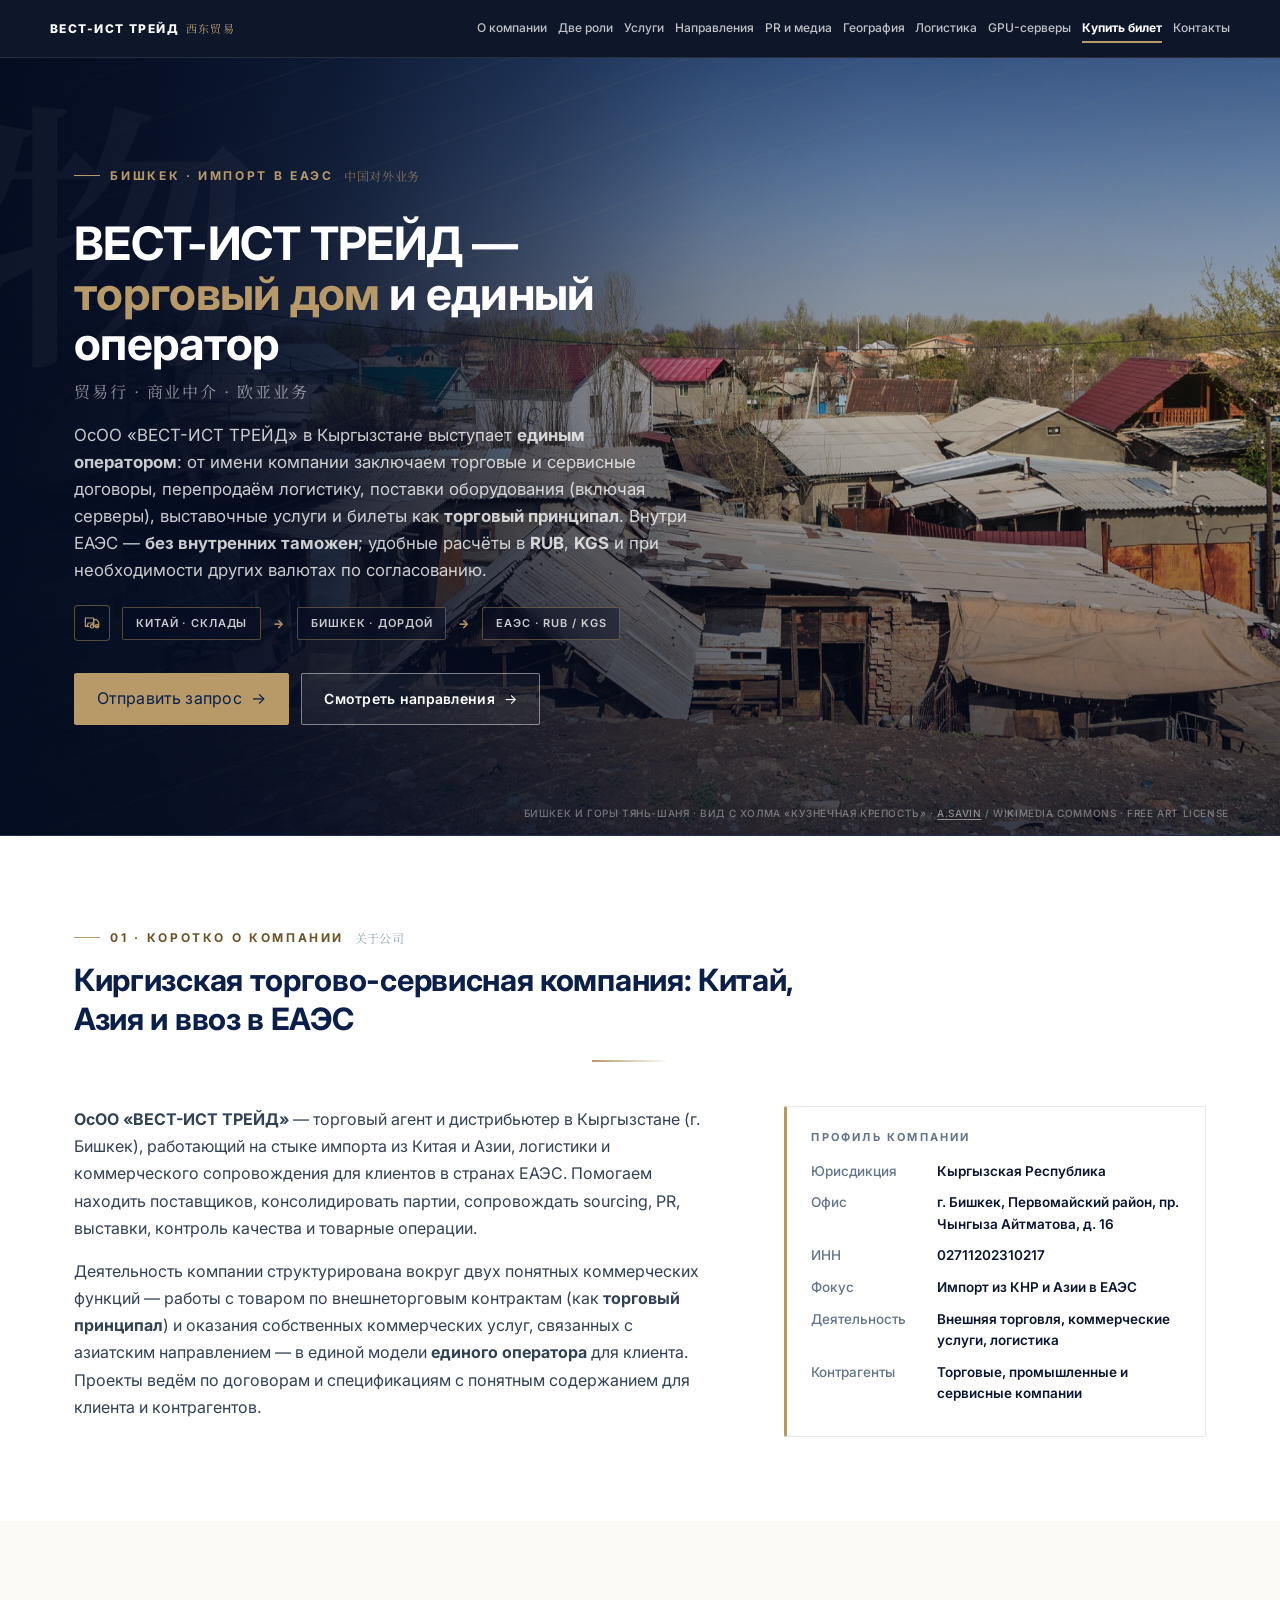
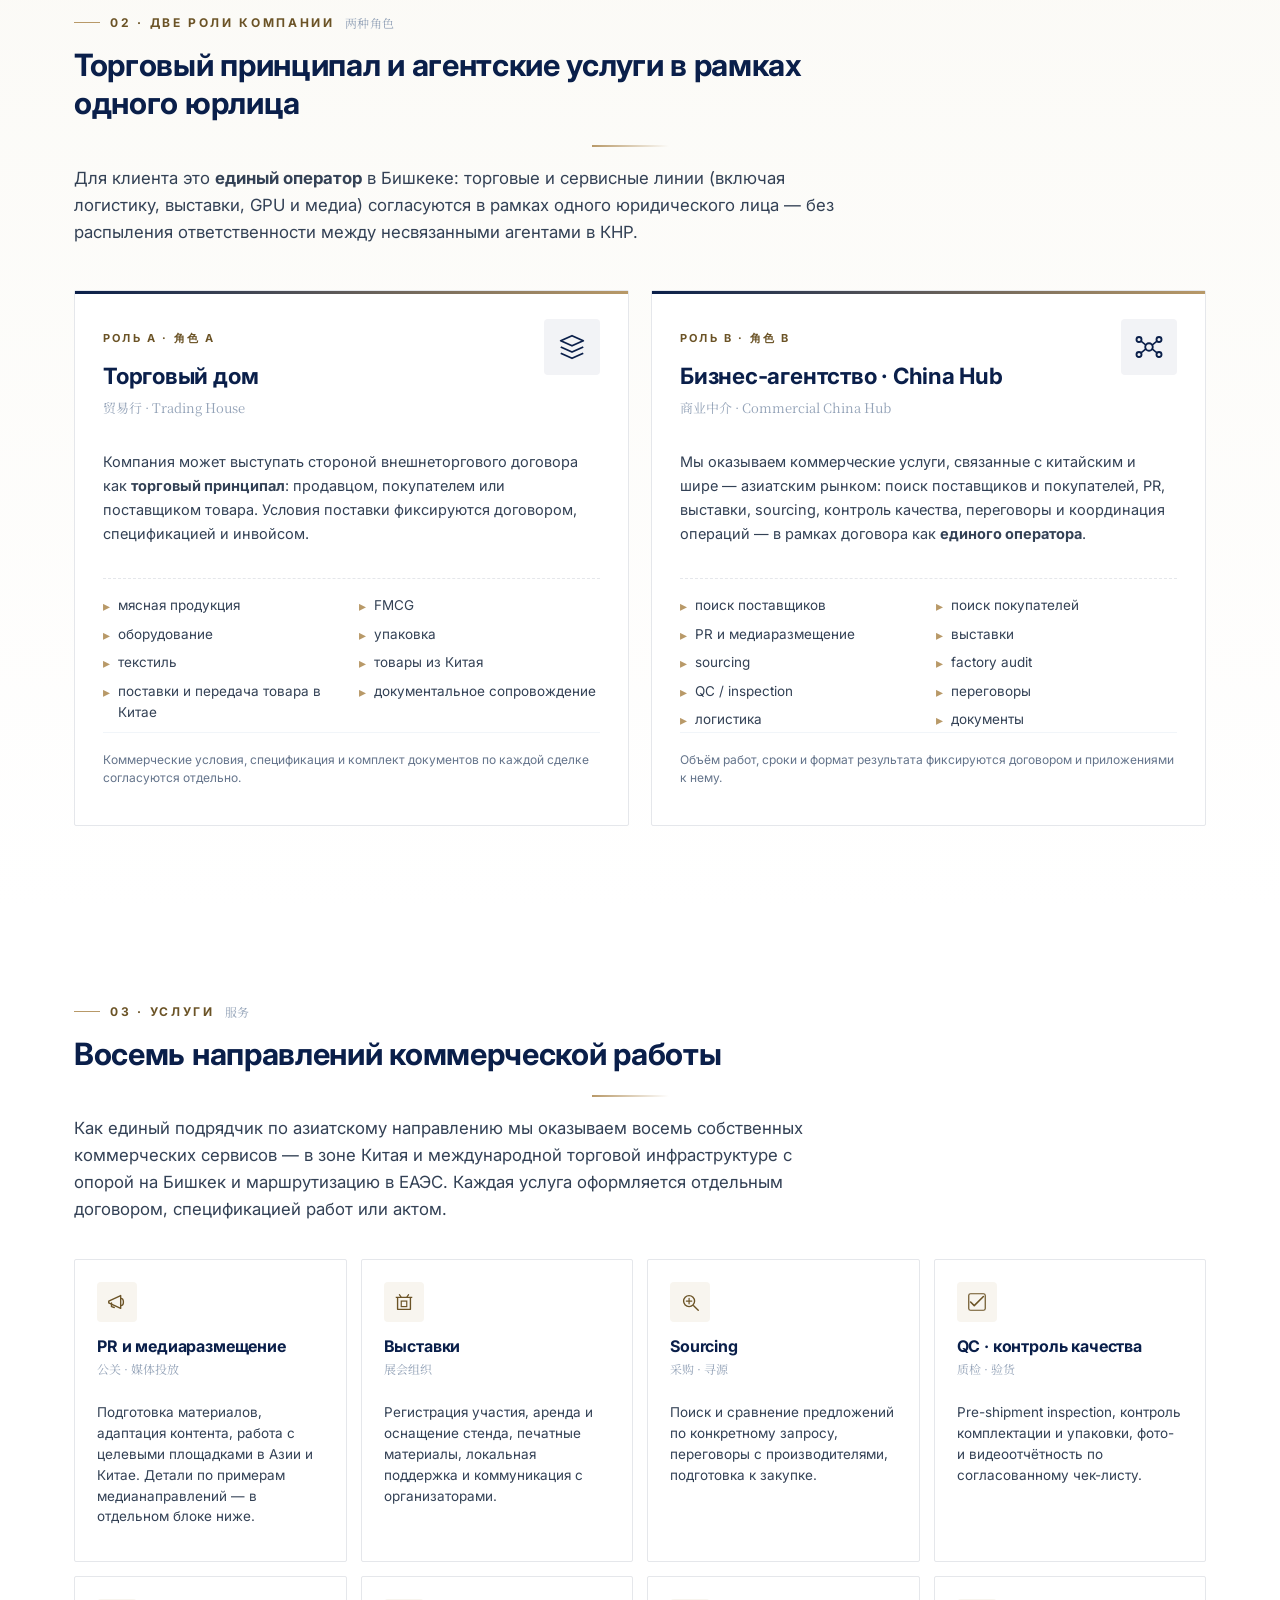
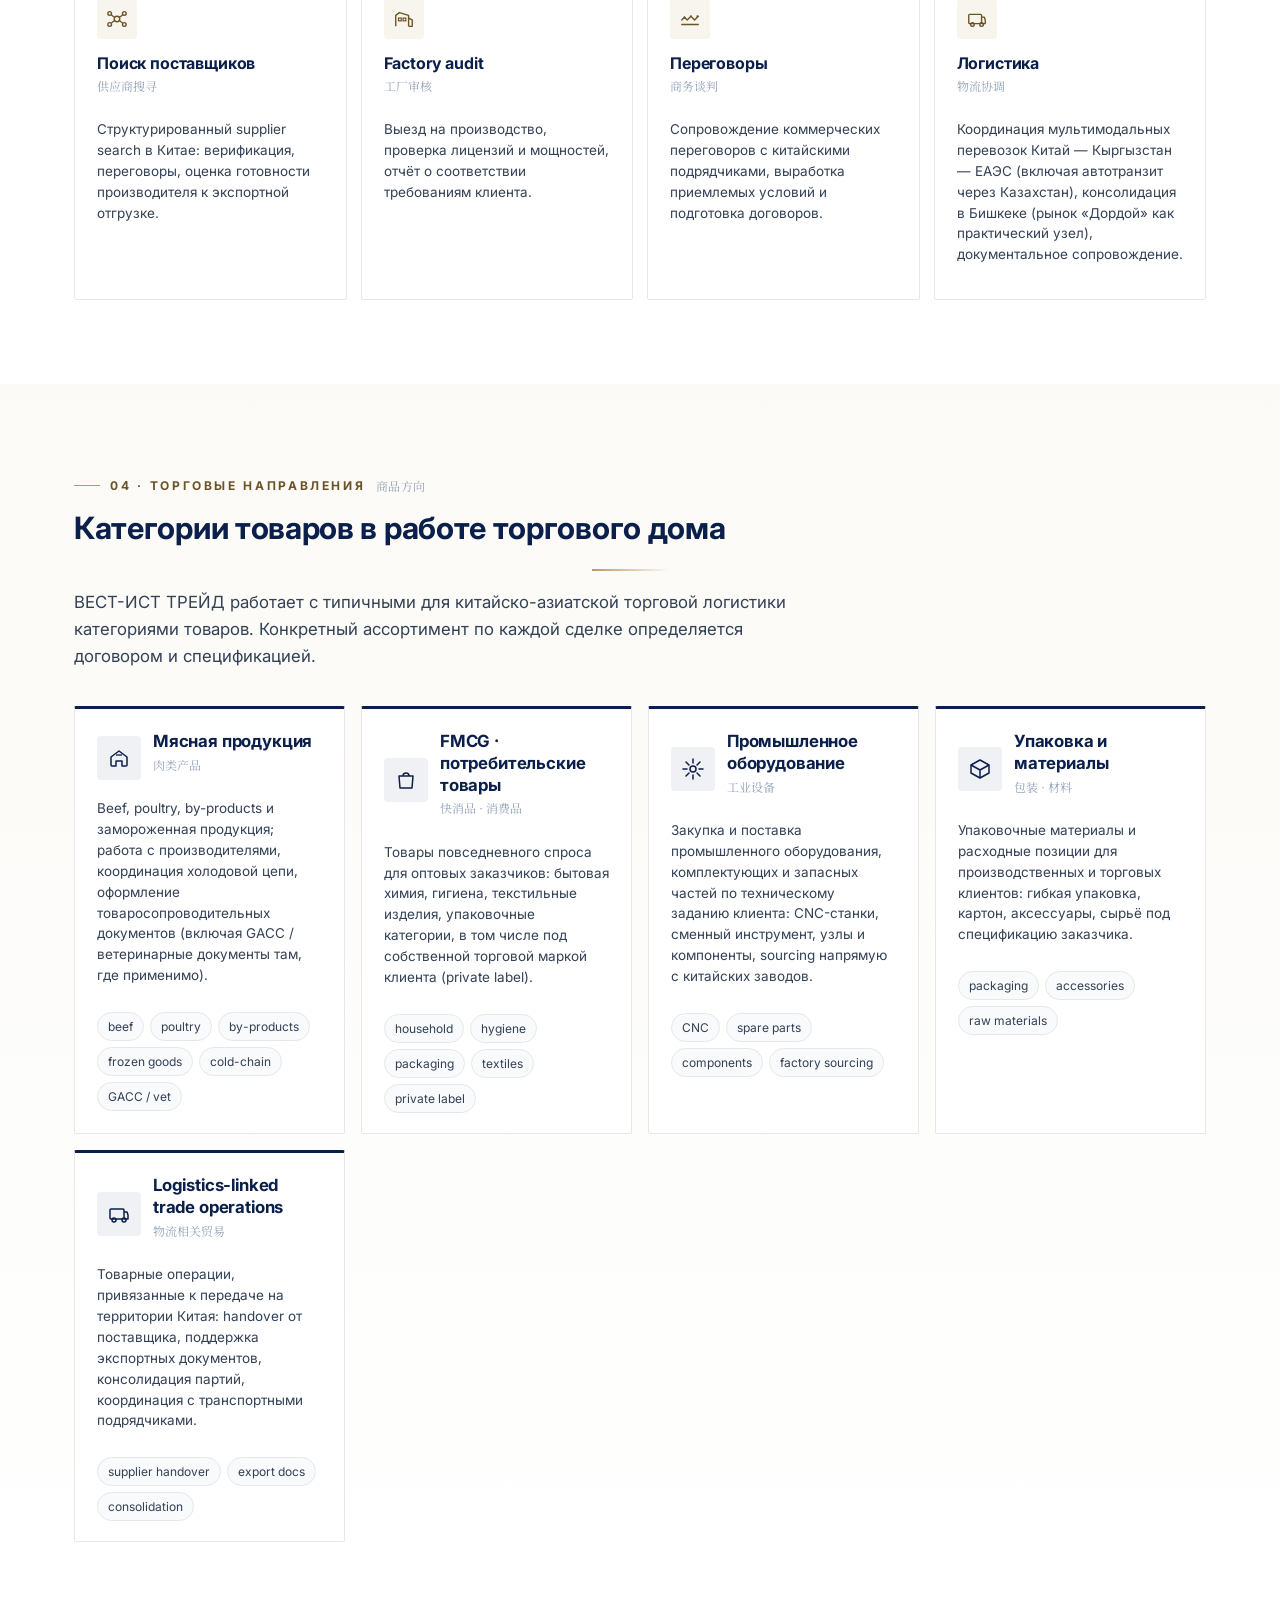
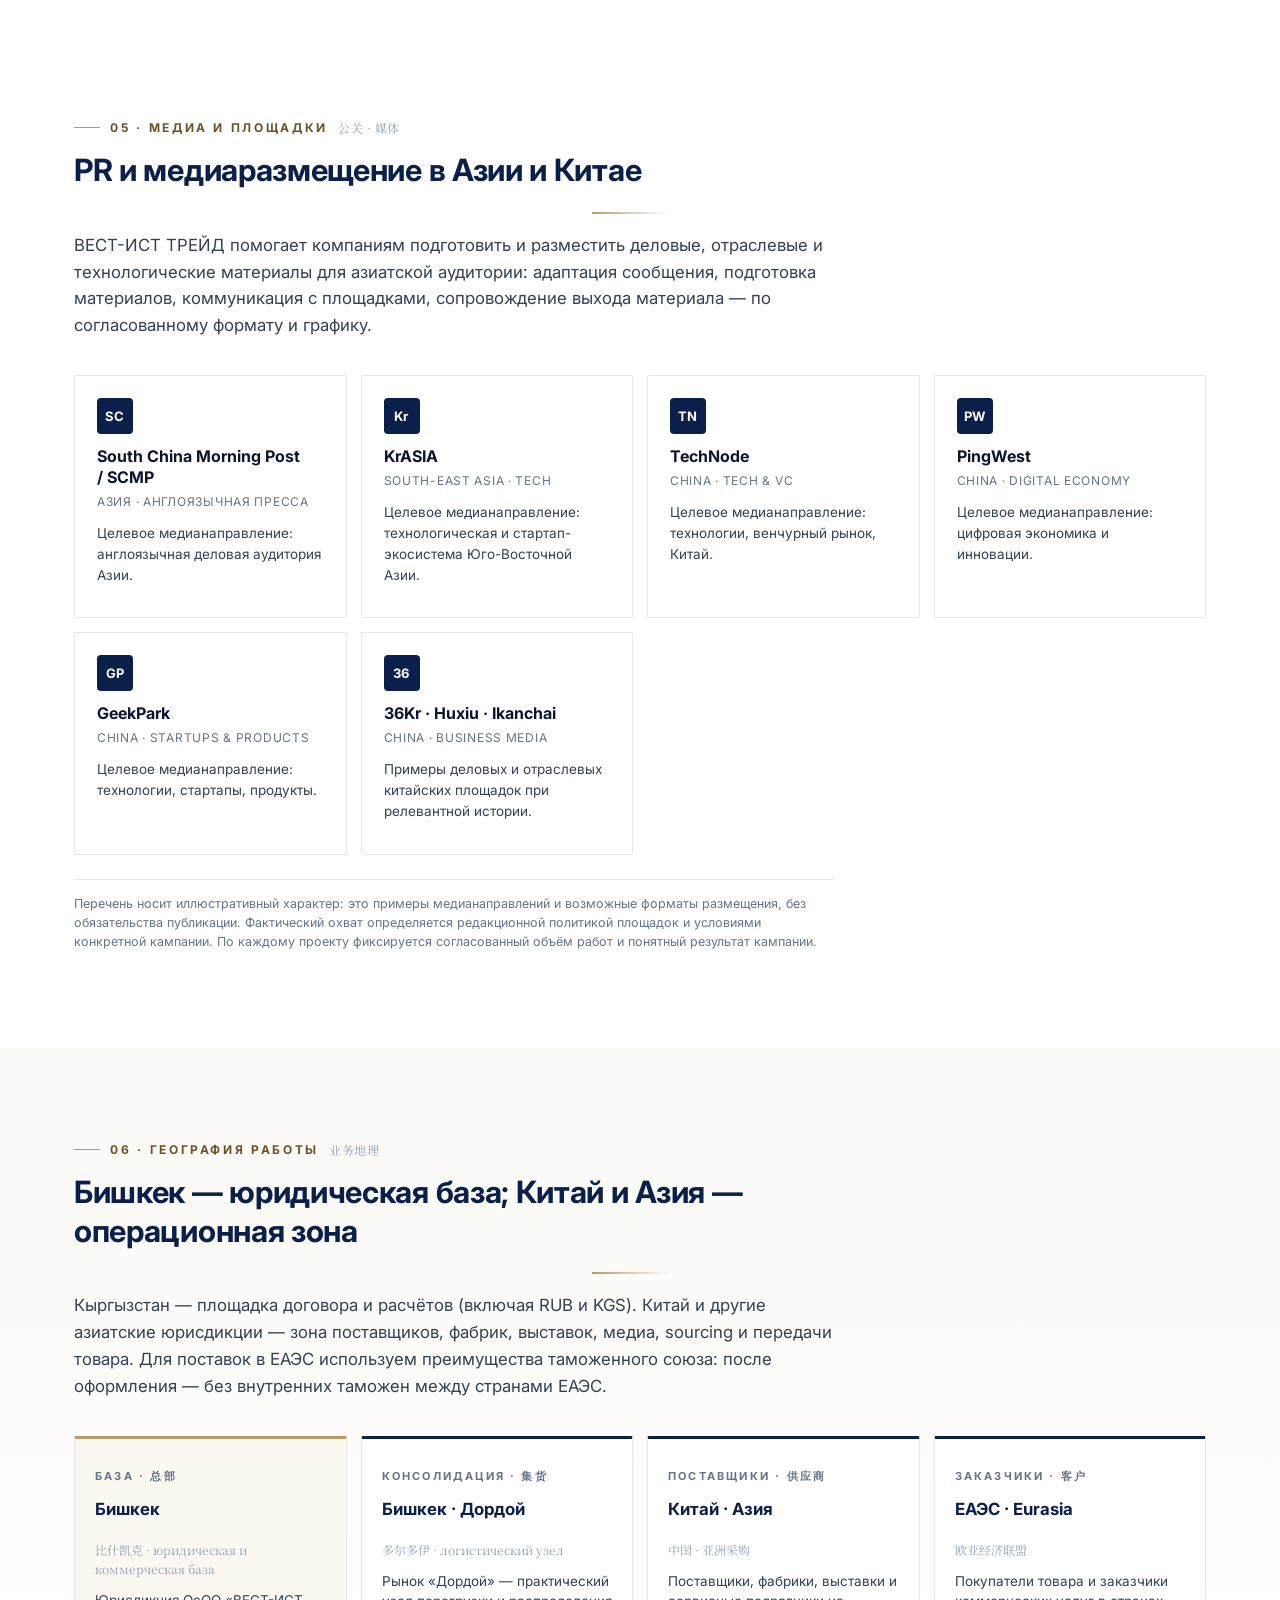
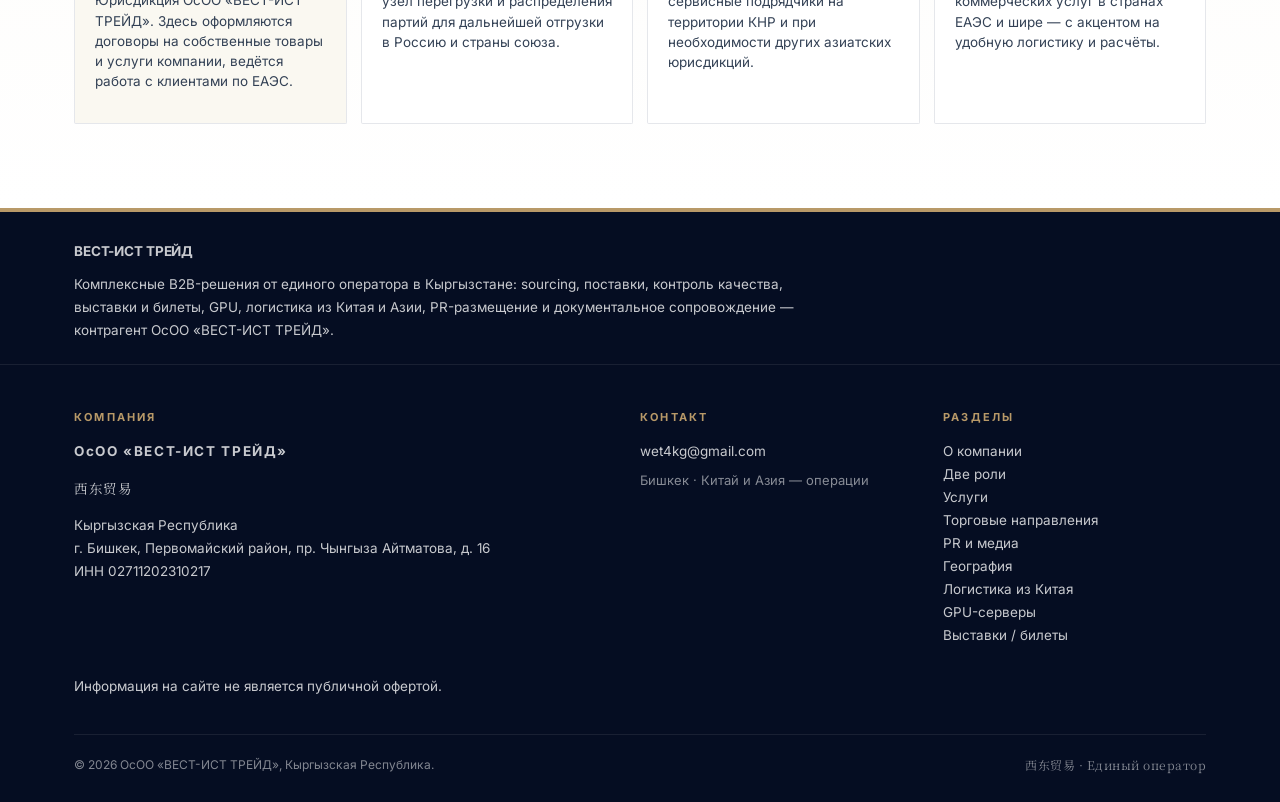
==== commit 7b04fc2d: "Юр. адрес и ИНН, hero с панорамой Бишкек–Тянь-Шань, разделы /tickets/ и /gpu-servers/ Co-authored-by" ====
--- a/index.html
+++ b/index.html
@@ -39,7 +39,7 @@
 
 <!-- ============== HERO ============== -->
 <section class="hero" id="top" aria-label="Торговый дом ВЕСТ-ИСТ ТРЕЙД — импорт в ЕАЭС через Кыргызстан">
-  <div class="hero-watermark" aria-hidden="true">中</div>
+  <div class="hero-watermark" aria-hidden="true">物</div>
 
   <div class="container hero-content">
     <div class="hero-grid">
@@ -58,6 +58,17 @@
           <strong>торговый принципал</strong>. Внутри ЕАЭС — <strong>без внутренних таможен</strong>; удобные расчёты в <strong>RUB</strong>, <strong>KGS</strong> и при необходимости других валютах по согласованию.
         </p>
 
+        <div class="hero-logistics-strip" aria-label="Логистический маршрут">
+          <span class="hero-route-icon" aria-hidden="true">
+            <svg viewBox="0 0 24 24" fill="none"><path d="M14 16V6H4v10h2m8 0h2m-6 0a2 2 0 1 0 4 0 2 2 0 0 0-4 0zm6 0a2 2 0 1 0 4 0 2 2 0 0 0-4 0zM8 16H6m0 0l1.5-4h5L14 16" stroke="currentColor" stroke-width="1.45" stroke-linecap="round" stroke-linejoin="round"/><path d="M14 8h3.5l2.5 3v5H14V8z" stroke="currentColor" stroke-width="1.45" stroke-linejoin="round"/></svg>
+          </span>
+          <span class="hero-route-pill">Китай · склады</span>
+          <span class="hero-route-arrow" aria-hidden="true">→</span>
+          <span class="hero-route-pill">Бишкек · Дордой</span>
+          <span class="hero-route-arrow" aria-hidden="true">→</span>
+          <span class="hero-route-pill">ЕАЭС · RUB / KGS</span>
+        </div>
+
         <div class="hero-cta">
           <button type="button" class="btn btn-primary btn-arrow" data-open-request-modal>Отправить запрос</button>
           <a class="btn btn-ghost btn-arrow" href="#directions">Смотреть направления</a>
@@ -66,6 +77,7 @@
 
     </div>
   </div>
+  <p class="hero-photo-credit">Бишкек и горы Тянь-Шаня · вид с холма «Кузнечная крепость» · <a href="https://commons.wikimedia.org/wiki/File:Bishkek_03-2016_img02_view_from_Kuznechnaya_Hill.jpg" target="_blank" rel="noopener noreferrer">A.Savin</a> / Wikimedia Commons · Free Art License</p>
 </section>
 
 <main>
@@ -99,7 +111,9 @@
             <div class="k">Юрисдикция</div>
             <div class="v">Кыргызская Республика</div>
             <div class="k">Офис</div>
-            <div class="v">г. Бишкек, <span style="opacity:0.75">[юридический адрес уточняется]</span></div>
+            <div class="v">г. Бишкек, Первомайский район, пр. Чынгыза Айтматова, д. 16</div>
+            <div class="k">ИНН</div>
+            <div class="v">02711202310217</div>
             <div class="k">Фокус</div>
             <div class="v">Импорт из КНР и Азии в ЕАЭС</div>
             <div class="k">Деятельность</div>
@@ -650,8 +664,9 @@
         <p class="footer-brand">ОсОО «ВЕСТ-ИСТ ТРЕЙД»</p>
         <p class="footer-cn cn">西东贸易</p>
         <p class="footer-addr">
-          Кыргызская Республика, г. Бишкек<br>
-          <span style="opacity:0.75">[юридический адрес уточняется]</span>
+          Кыргызская Республика<br>
+          г. Бишкек, Первомайский район, пр. Чынгыза Айтматова, д. 16<br>
+          ИНН 02711202310217
         </p>
       </div>
 
--- a/style.css
+++ b/style.css
@@ -171,7 +171,7 @@
   -webkit-appearance: none;
 }
 
-/* ---------- Hero (gradient mesh — add / replace with local hero image if needed) ---------- */
+/* ---------- Hero (Bishkek: bishkek-hero.jpg — city + Tian Shan, Kuznechnaya Hill, Wikimedia / A.Savin, FAL) ---------- */
 .hero {
   position: relative; isolation: isolate;
   padding: 96px 0 110px;
@@ -189,16 +189,96 @@
       transparent 100%),
     linear-gradient(180deg,
       rgba(5, 13, 34, 0.42) 0%,
-      transparent 45%,
-      rgba(5, 13, 34, 0.6) 100%),
-    radial-gradient(900px 520px at 14% 18%, rgba(31, 71, 156, 0.4) 0%, transparent 58%),
-    radial-gradient(70% 55% at 82% 38%, rgba(184, 153, 104, 0.14) 0%, transparent 55%),
-    linear-gradient(145deg, #050d22 0%, #0a1f4a 42%, #152d5c 100%);
-  background-position: 0 0, 0 0, 0 0, 0 0, 0 0;
-  background-size: auto, auto, auto, auto, auto;
+      transparent 40%,
+      rgba(5, 13, 34, 0.72) 100%),
+    radial-gradient(900px 520px at 14% 18%, rgba(31, 71, 156, 0.38) 0%, transparent 58%),
+    radial-gradient(70% 55% at 82% 38%, rgba(184, 153, 104, 0.12) 0%, transparent 55%),
+    url('./bishkek-hero.jpg');
+  background-position: 0 0, 0 0, 0 0, 0 0, 56% 38%;
+  background-size: auto, auto, auto, auto, cover;
   background-repeat: no-repeat;
   overflow: hidden;
   border-bottom: 1px solid var(--navy-line);
+}
+/* Subtle “corridor” lines — logistics motif over the photo (right side) */
+.hero::before {
+  content: "";
+  position: absolute;
+  inset: 0;
+  z-index: 0;
+  pointer-events: none;
+  background-image: repeating-linear-gradient(
+    -19deg,
+    transparent 0,
+    transparent 56px,
+    rgba(184, 153, 104, 0.06) 56px,
+    rgba(184, 153, 104, 0.06) 58px
+  );
+  mask-image: linear-gradient(90deg, rgba(0,0,0,0.2) 0%, rgba(0,0,0,0.85) 42%, rgba(0,0,0,0.55) 100%);
+  -webkit-mask-image: linear-gradient(90deg, rgba(0,0,0,0.2) 0%, rgba(0,0,0,0.85) 42%, rgba(0,0,0,0.55) 100%);
+}
+.hero-photo-credit {
+  position: absolute;
+  bottom: 14px;
+  right: max(24px, 4vw);
+  z-index: 3;
+  margin: 0;
+  font-size: 10px;
+  font-weight: 500;
+  letter-spacing: 0.06em;
+  color: rgba(255, 255, 255, 0.38);
+  text-transform: uppercase;
+}
+.hero-photo-credit a {
+  color: rgba(255, 255, 255, 0.48);
+  text-decoration: underline;
+  text-underline-offset: 2px;
+}
+.hero-photo-credit a:hover { color: var(--gold-soft); }
+
+.hero-logistics-strip {
+  margin-top: 22px;
+  display: flex;
+  flex-wrap: wrap;
+  align-items: center;
+  gap: 8px 12px;
+  font-size: 11px;
+  font-weight: 600;
+  letter-spacing: 0.08em;
+  text-transform: uppercase;
+  color: rgba(255, 255, 255, 0.78);
+}
+.hero-route-icon {
+  display: inline-flex;
+  align-items: center;
+  justify-content: center;
+  width: 36px;
+  height: 36px;
+  border-radius: 4px;
+  border: 1px solid rgba(184, 153, 104, 0.45);
+  background: rgba(5, 13, 34, 0.4);
+  color: var(--gold);
+}
+.hero-route-icon svg {
+  width: 20px;
+  height: 20px;
+}
+.hero-route-pill {
+  padding: 7px 13px;
+  border-radius: 2px;
+  border: 1px solid rgba(184, 153, 104, 0.42);
+  background: rgba(5, 13, 34, 0.45);
+  backdrop-filter: blur(6px);
+  -webkit-backdrop-filter: blur(6px);
+}
+.hero-route-arrow {
+  color: var(--gold);
+  font-weight: 800;
+  font-size: 12px;
+  opacity: 0.95;
+}
+.hero.hero--gpu::before {
+  display: none;
 }
 .hero.hero--gpu {
   background-image:
@@ -216,7 +296,9 @@
       rgba(5, 13, 34, 0.6) 100%),
     radial-gradient(900px 520px at 14% 18%, rgba(31, 71, 156, 0.4) 0%, transparent 58%),
     url('./gpu-servers/gpu-hero.jpg');
-  background-position: 0 0, 0 0, 0 0, 72% center;
+  background-position: 0 0, 0 0, 0 0, 70% center;
+  background-size: auto, auto, auto, cover;
+  background-repeat: no-repeat;
 }
 .hero-watermark {
   position: absolute; left: -2vw; top: 5vh; z-index: 1;
@@ -1085,10 +1167,9 @@
         transparent 0%,
         rgba(5, 13, 34, 0.55) 100%),
       radial-gradient(700px 420px at 50% 12%, rgba(31, 71, 156, 0.35) 0%, transparent 55%),
-      radial-gradient(80% 60% at 70% 40%, rgba(184, 153, 104, 0.12) 0%, transparent 50%),
-      linear-gradient(145deg, #050d22 0%, #0a1f4a 50%, #152d5c 100%);
-    background-position: 0 0, 0 0, 0 0, 0 0, 0 0;
-    background-size: auto, auto, auto, auto, auto;
+      url('./bishkek-hero.jpg');
+    background-position: 0 0, 0 0, 0 0, 50% 32%;
+    background-size: auto, auto, auto, cover;
   }
   .hero.hero--gpu {
     background-image:
@@ -1161,7 +1242,7 @@
   .hero h1 { font-size: 1.8rem; }
   .hero {
     padding: 40px 0 64px;
-    background-position: 0 0, 0 0, 0 0, center 22%;
+    background-position: 0 0, 0 0, 0 0, 50% 28%;
   }
   .hero.hero--gpu {
     background-position: 0 0, 0 0, 0 0, center 24%;
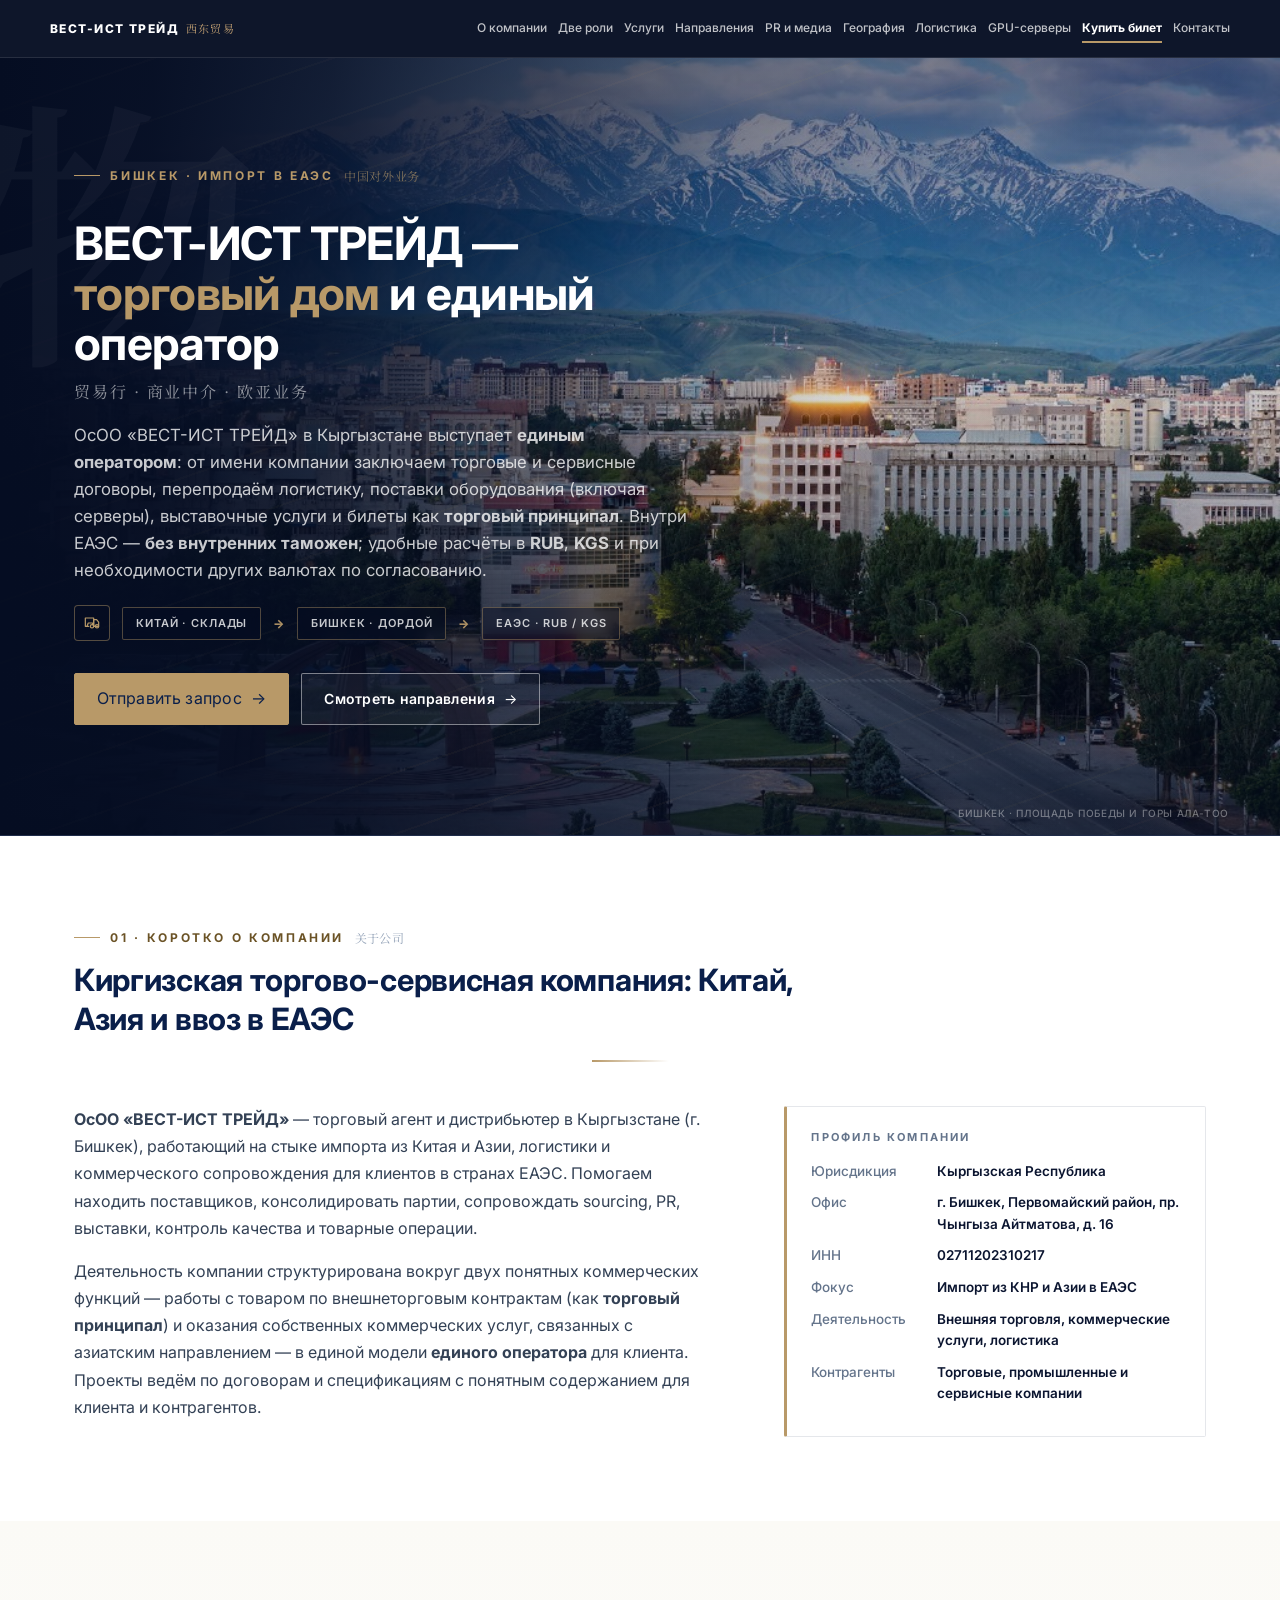
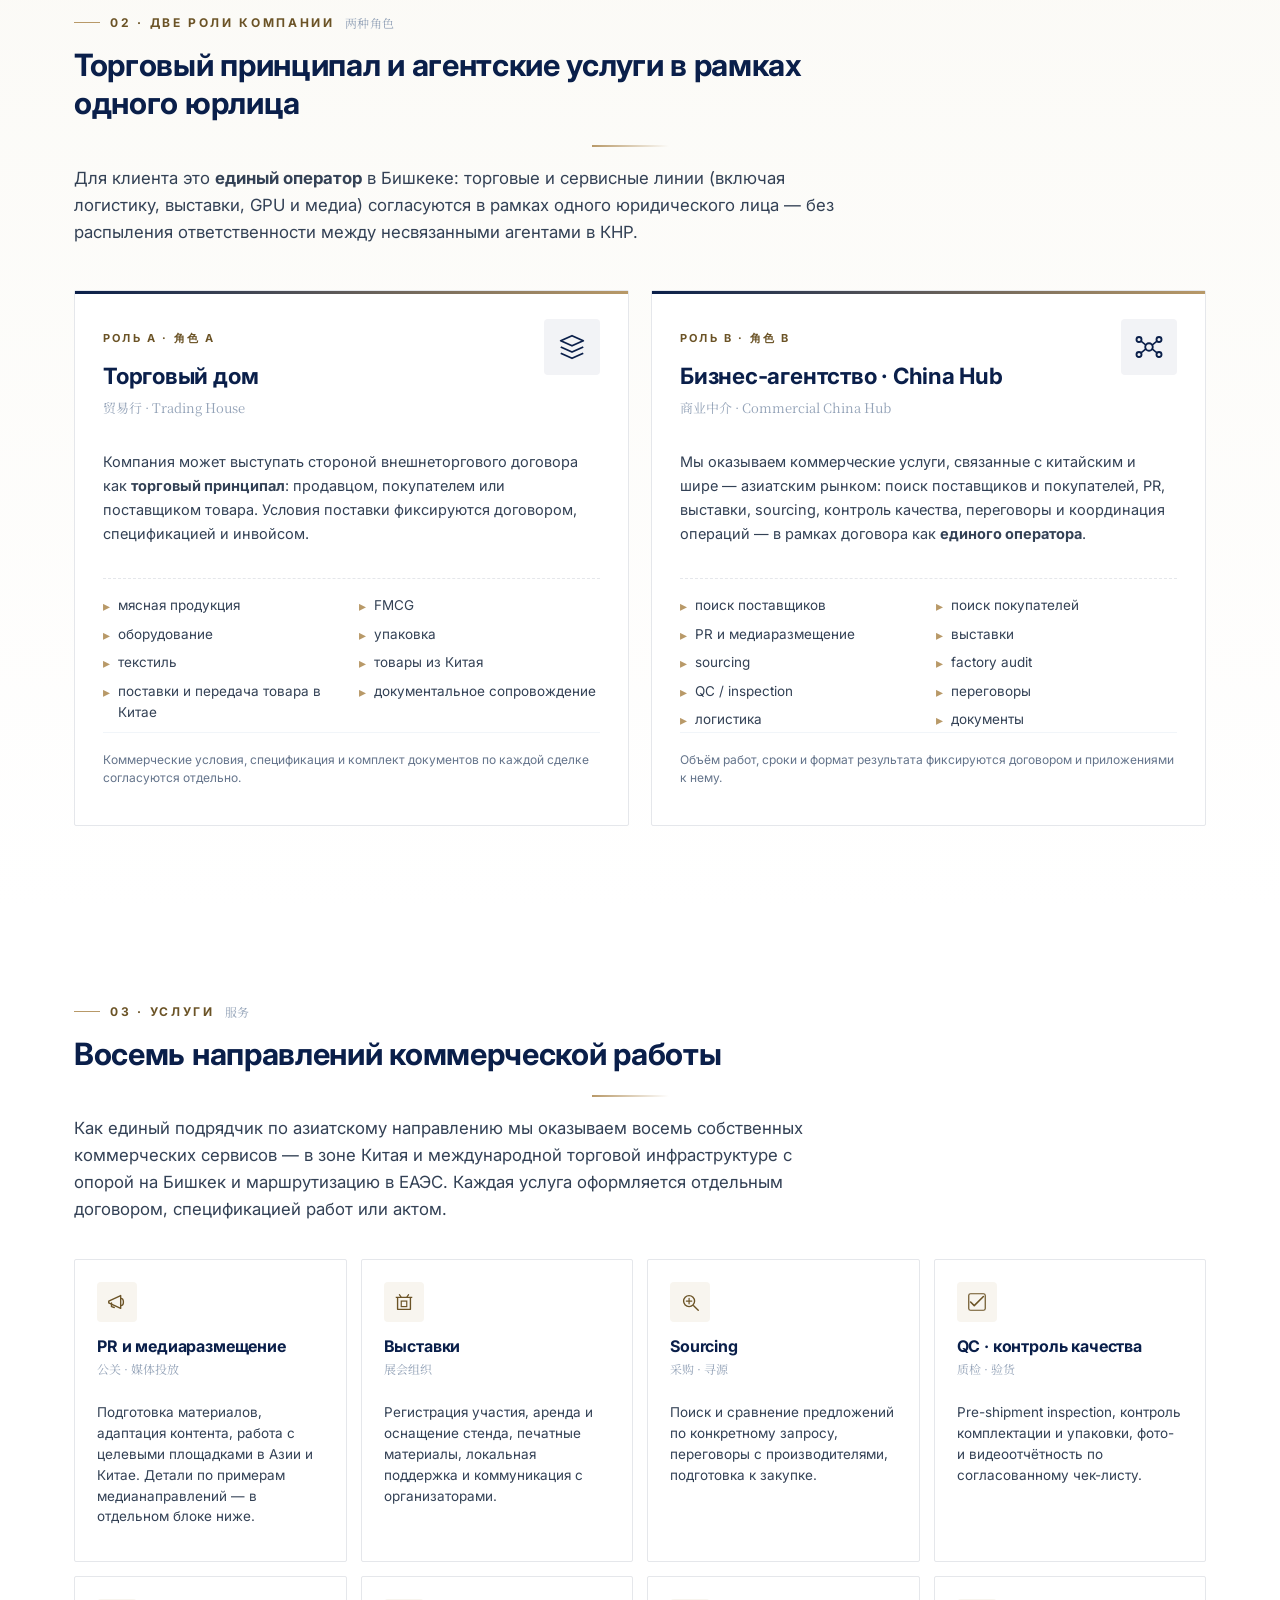
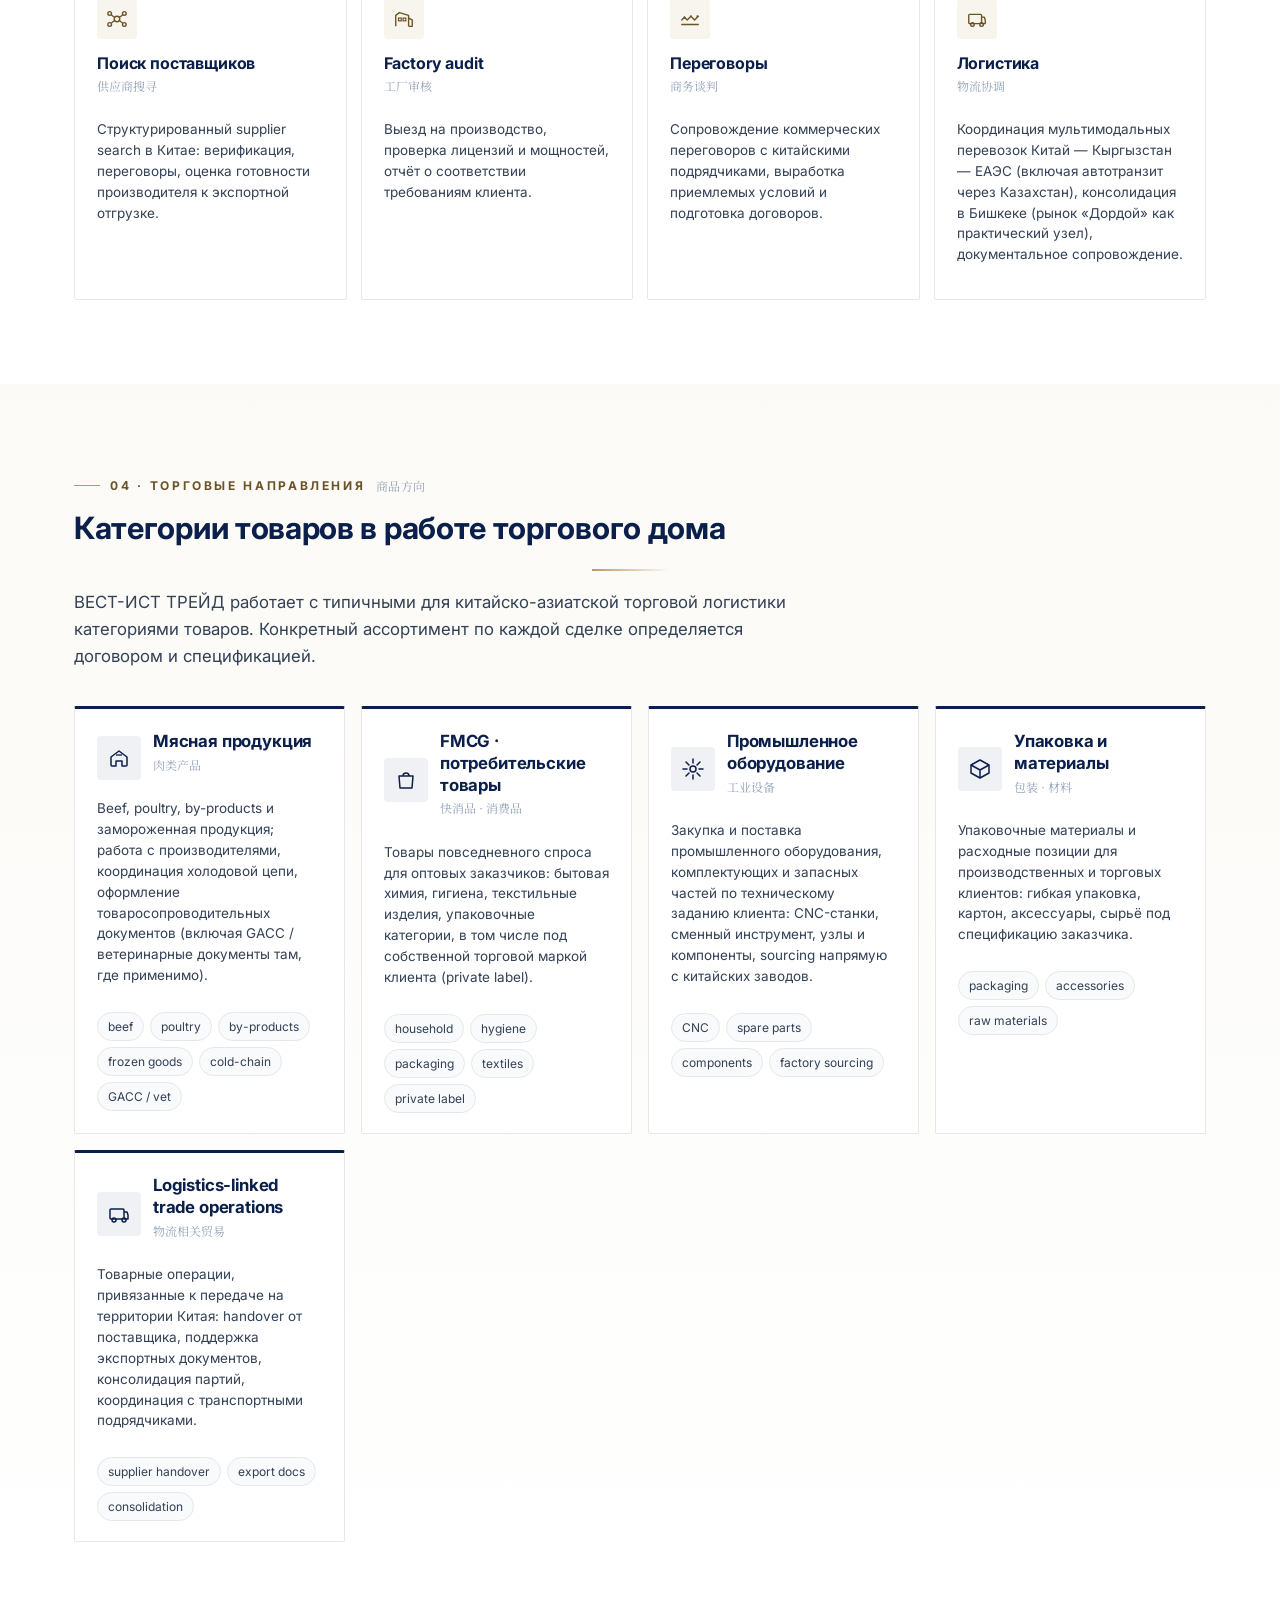
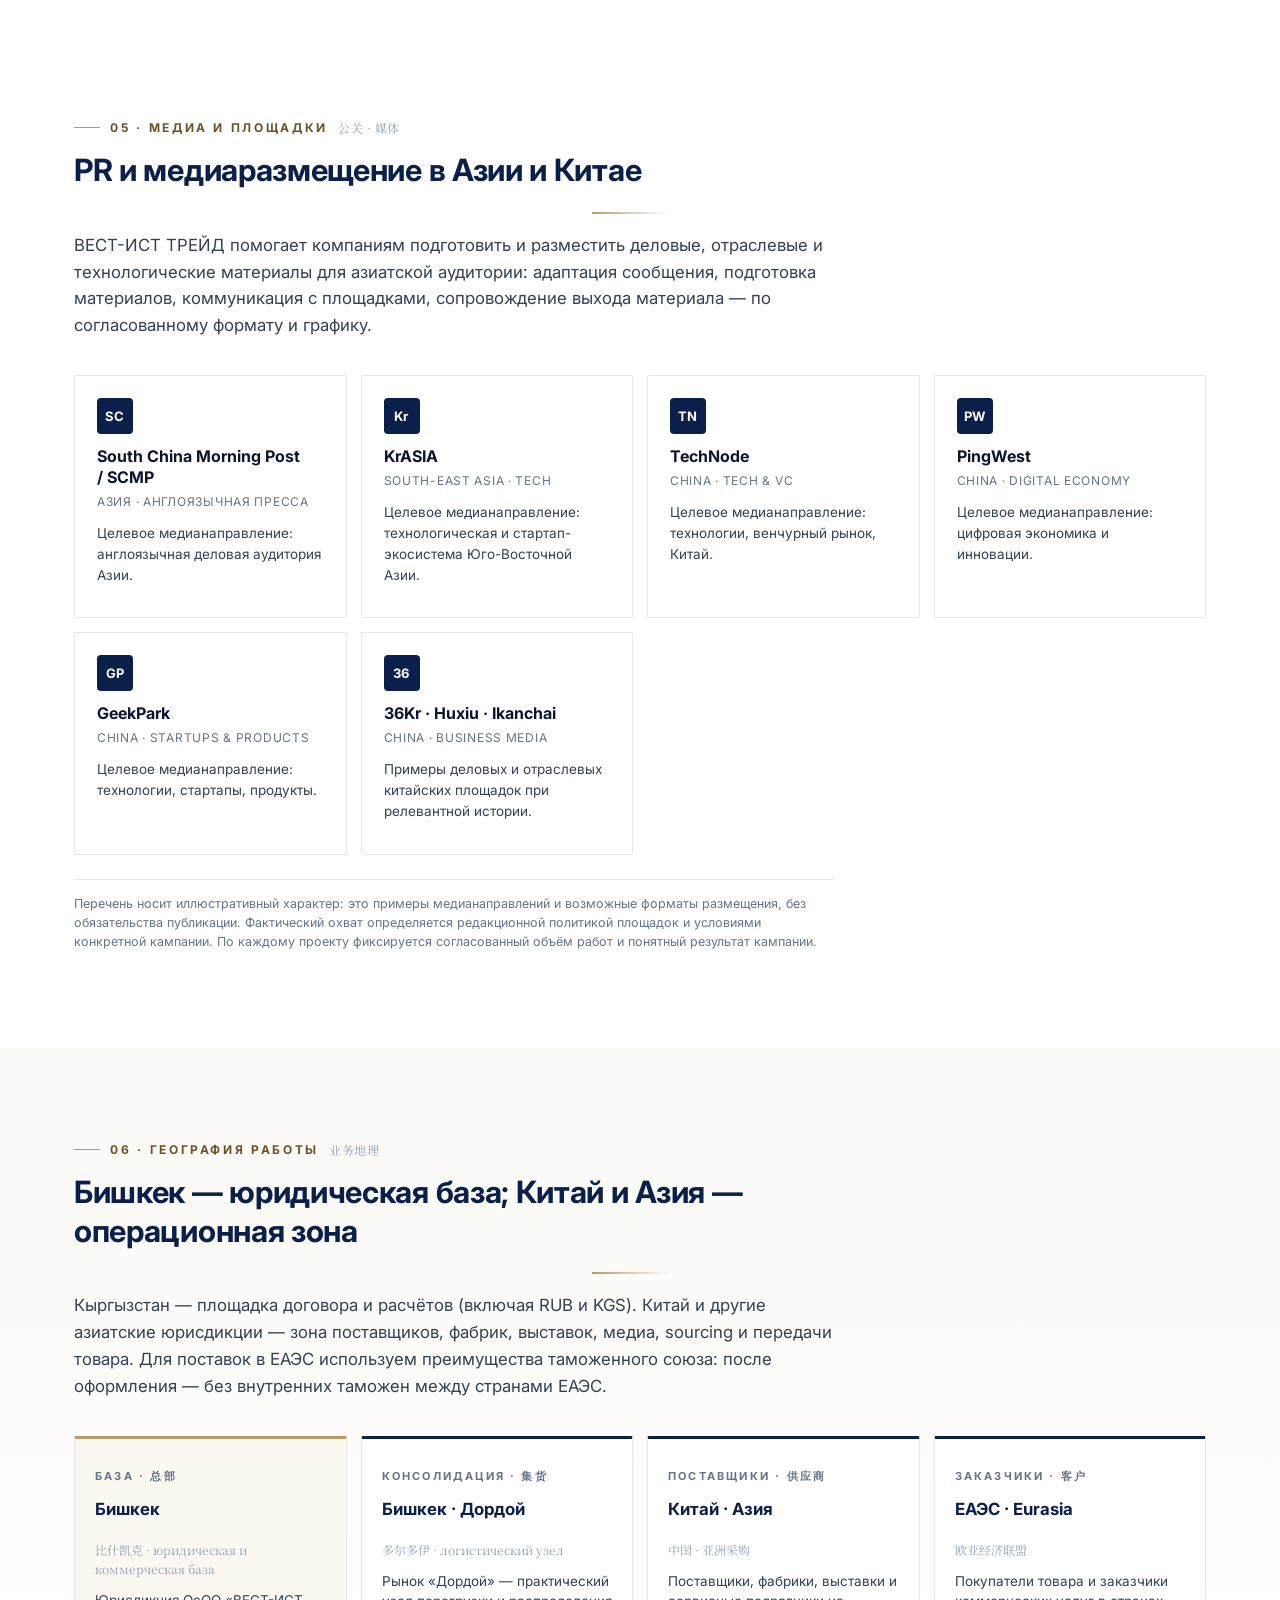
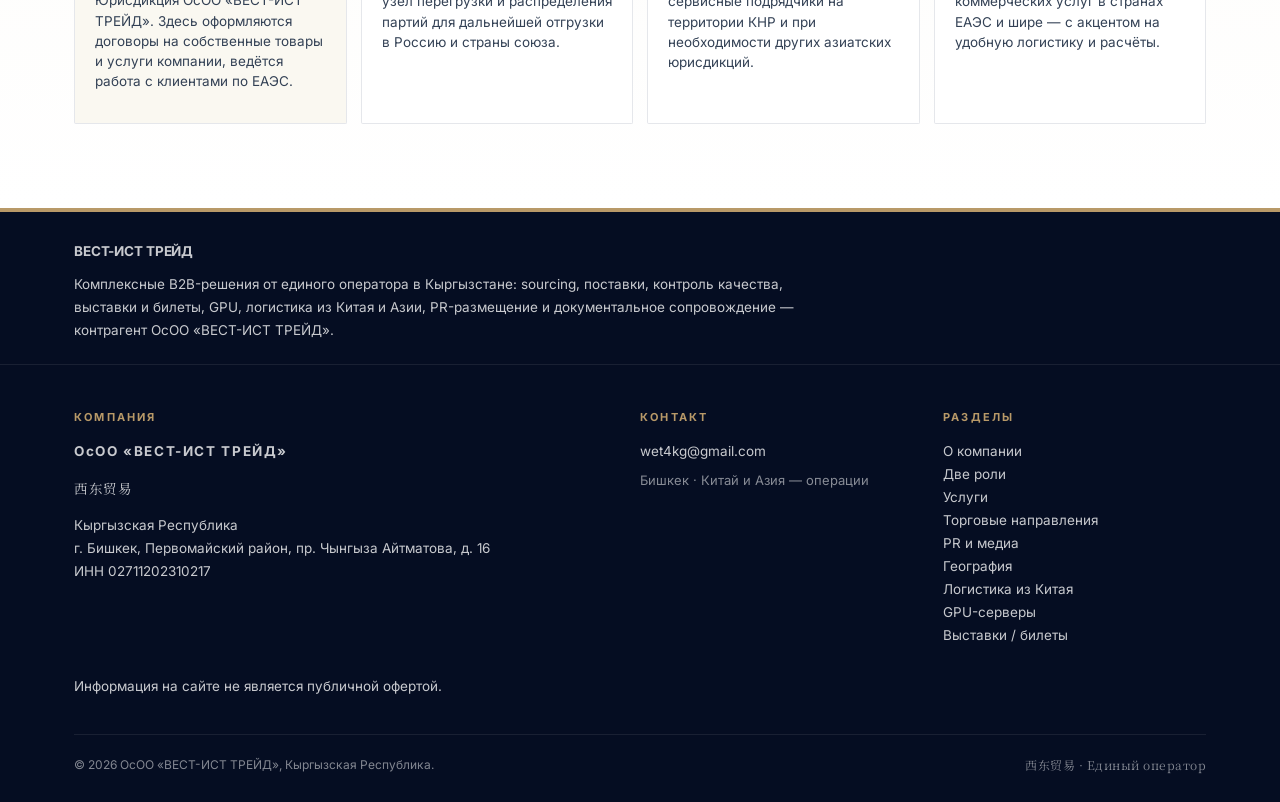
==== commit 5b4128b0: "Hero: площадь Победы и горы (фото заказчика) вместо стока Commons Co-authored-by: Cursor <cursoragen" ====
--- a/index.html
+++ b/index.html
@@ -77,7 +77,7 @@
 
     </div>
   </div>
-  <p class="hero-photo-credit">Бишкек и горы Тянь-Шаня · вид с холма «Кузнечная крепость» · <a href="https://commons.wikimedia.org/wiki/File:Bishkek_03-2016_img02_view_from_Kuznechnaya_Hill.jpg" target="_blank" rel="noopener noreferrer">A.Savin</a> / Wikimedia Commons · Free Art License</p>
+  <p class="hero-photo-credit">Бишкек · площадь Победы и горы Ала-Тоо</p>
 </section>
 
 <main>
--- a/style.css
+++ b/style.css
@@ -171,7 +171,7 @@
   -webkit-appearance: none;
 }
 
-/* ---------- Hero (Bishkek: bishkek-hero.jpg — city + Tian Shan, Kuznechnaya Hill, Wikimedia / A.Savin, FAL) ---------- */
+/* ---------- Hero (Bishkek: bishkek-hero.jpg — площадь Победы, бизнес-центр, хребет Ала-Тоо) ---------- */
 .hero {
   position: relative; isolation: isolate;
   padding: 96px 0 110px;
@@ -194,7 +194,7 @@
     radial-gradient(900px 520px at 14% 18%, rgba(31, 71, 156, 0.38) 0%, transparent 58%),
     radial-gradient(70% 55% at 82% 38%, rgba(184, 153, 104, 0.12) 0%, transparent 55%),
     url('./bishkek-hero.jpg');
-  background-position: 0 0, 0 0, 0 0, 0 0, 56% 38%;
+  background-position: 0 0, 0 0, 0 0, 0 0, 50% 42%;
   background-size: auto, auto, auto, auto, cover;
   background-repeat: no-repeat;
   overflow: hidden;
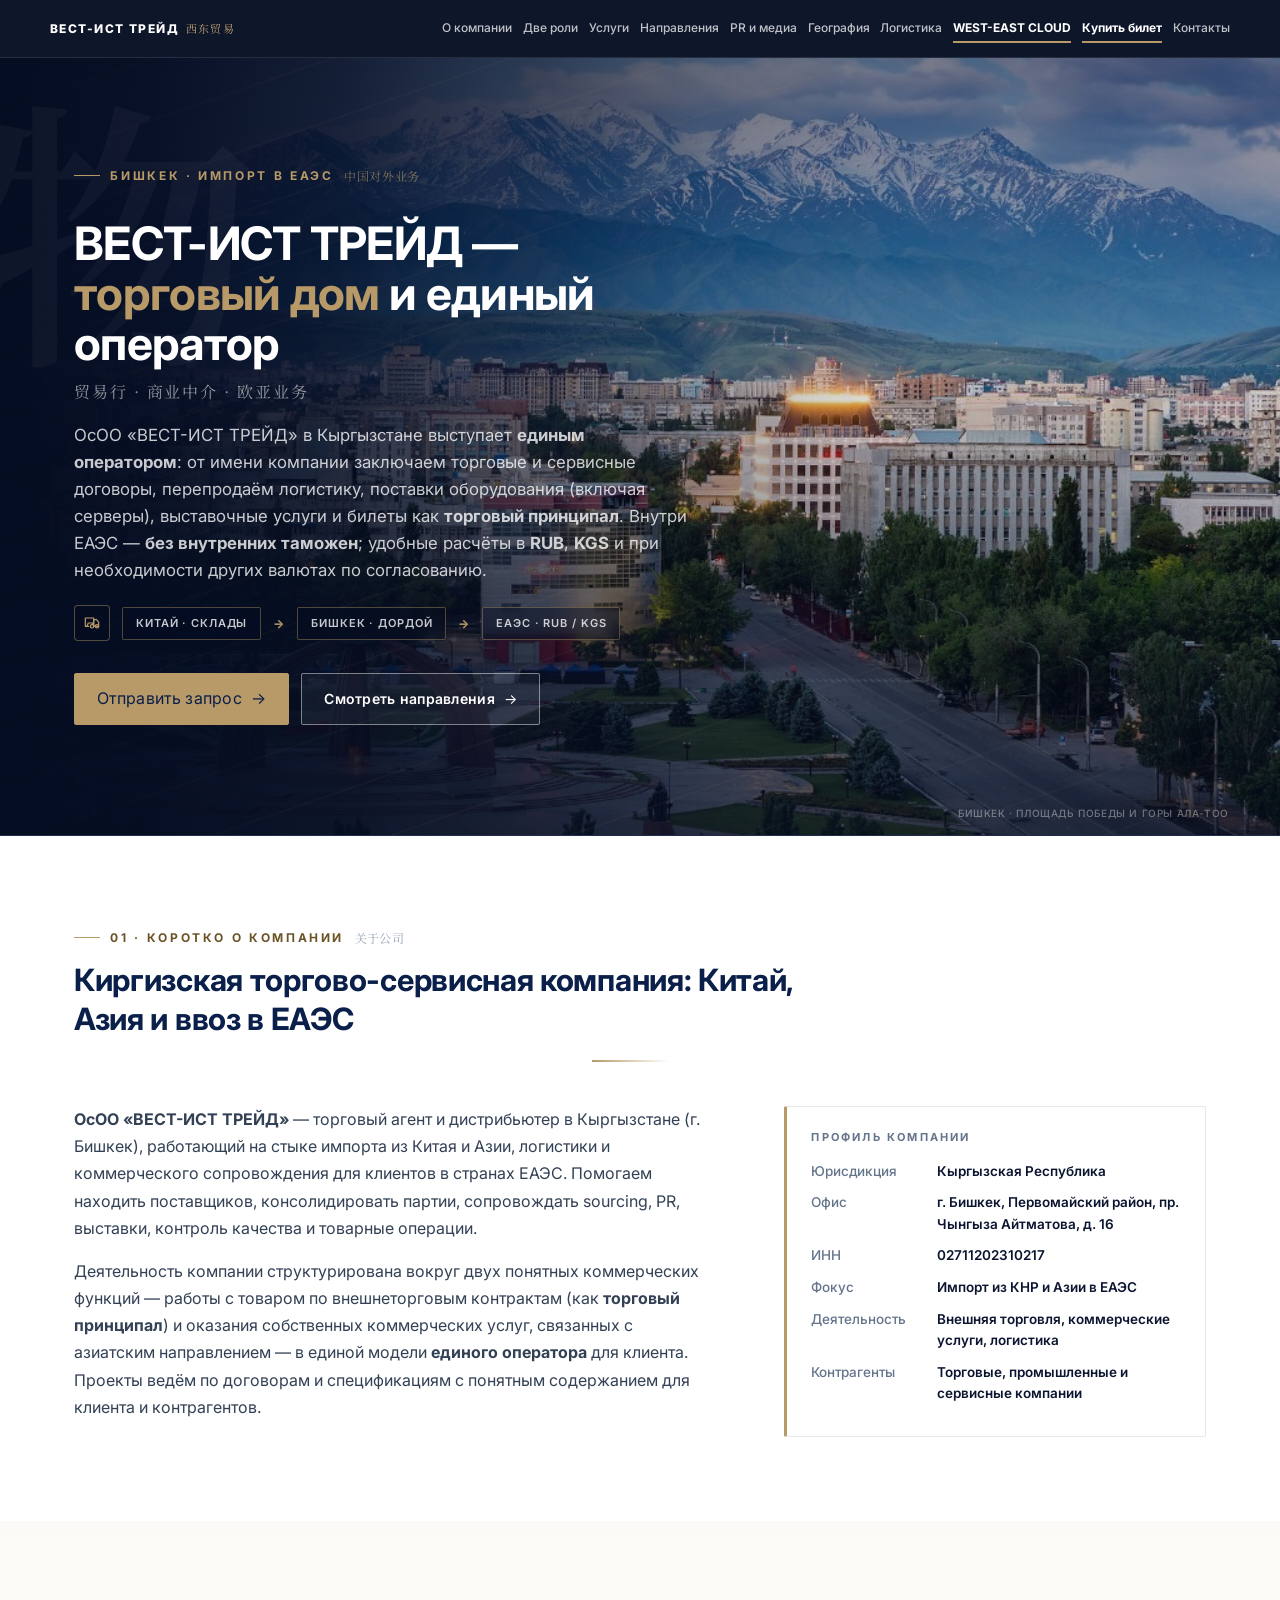
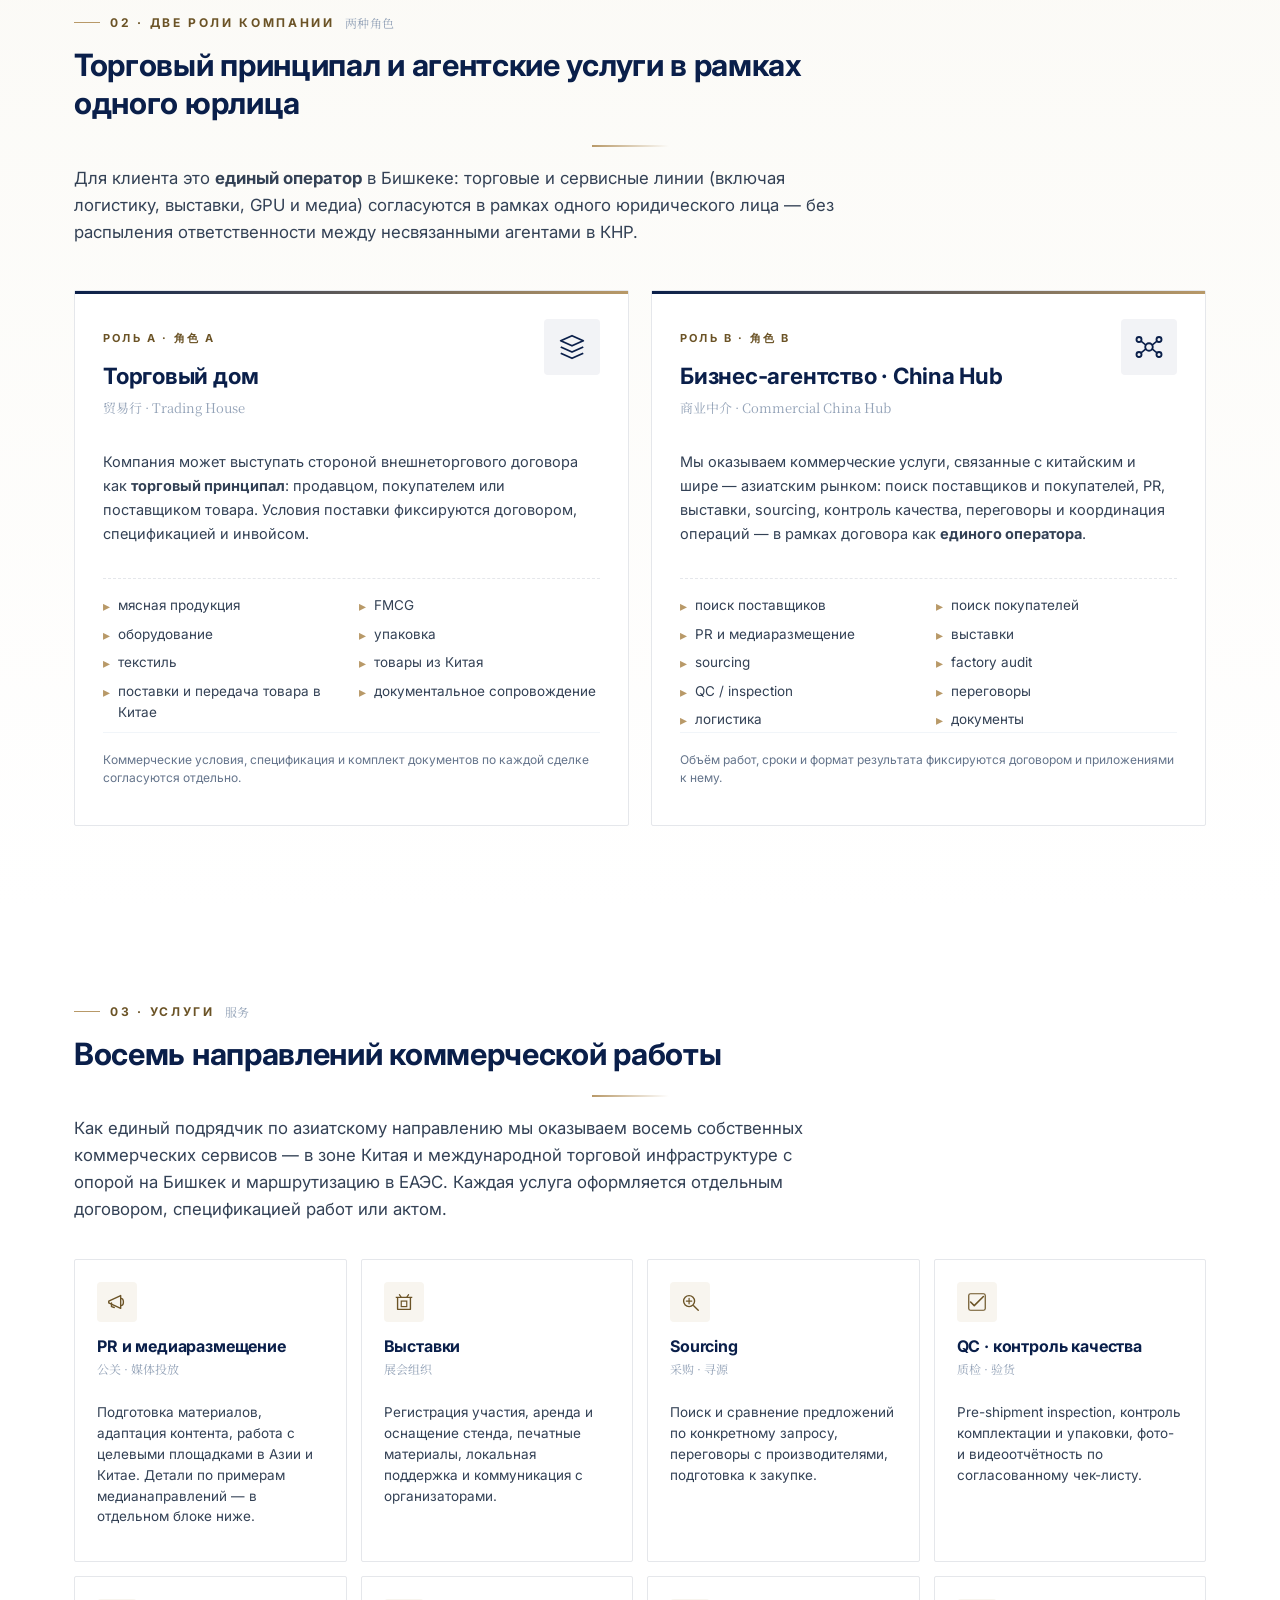
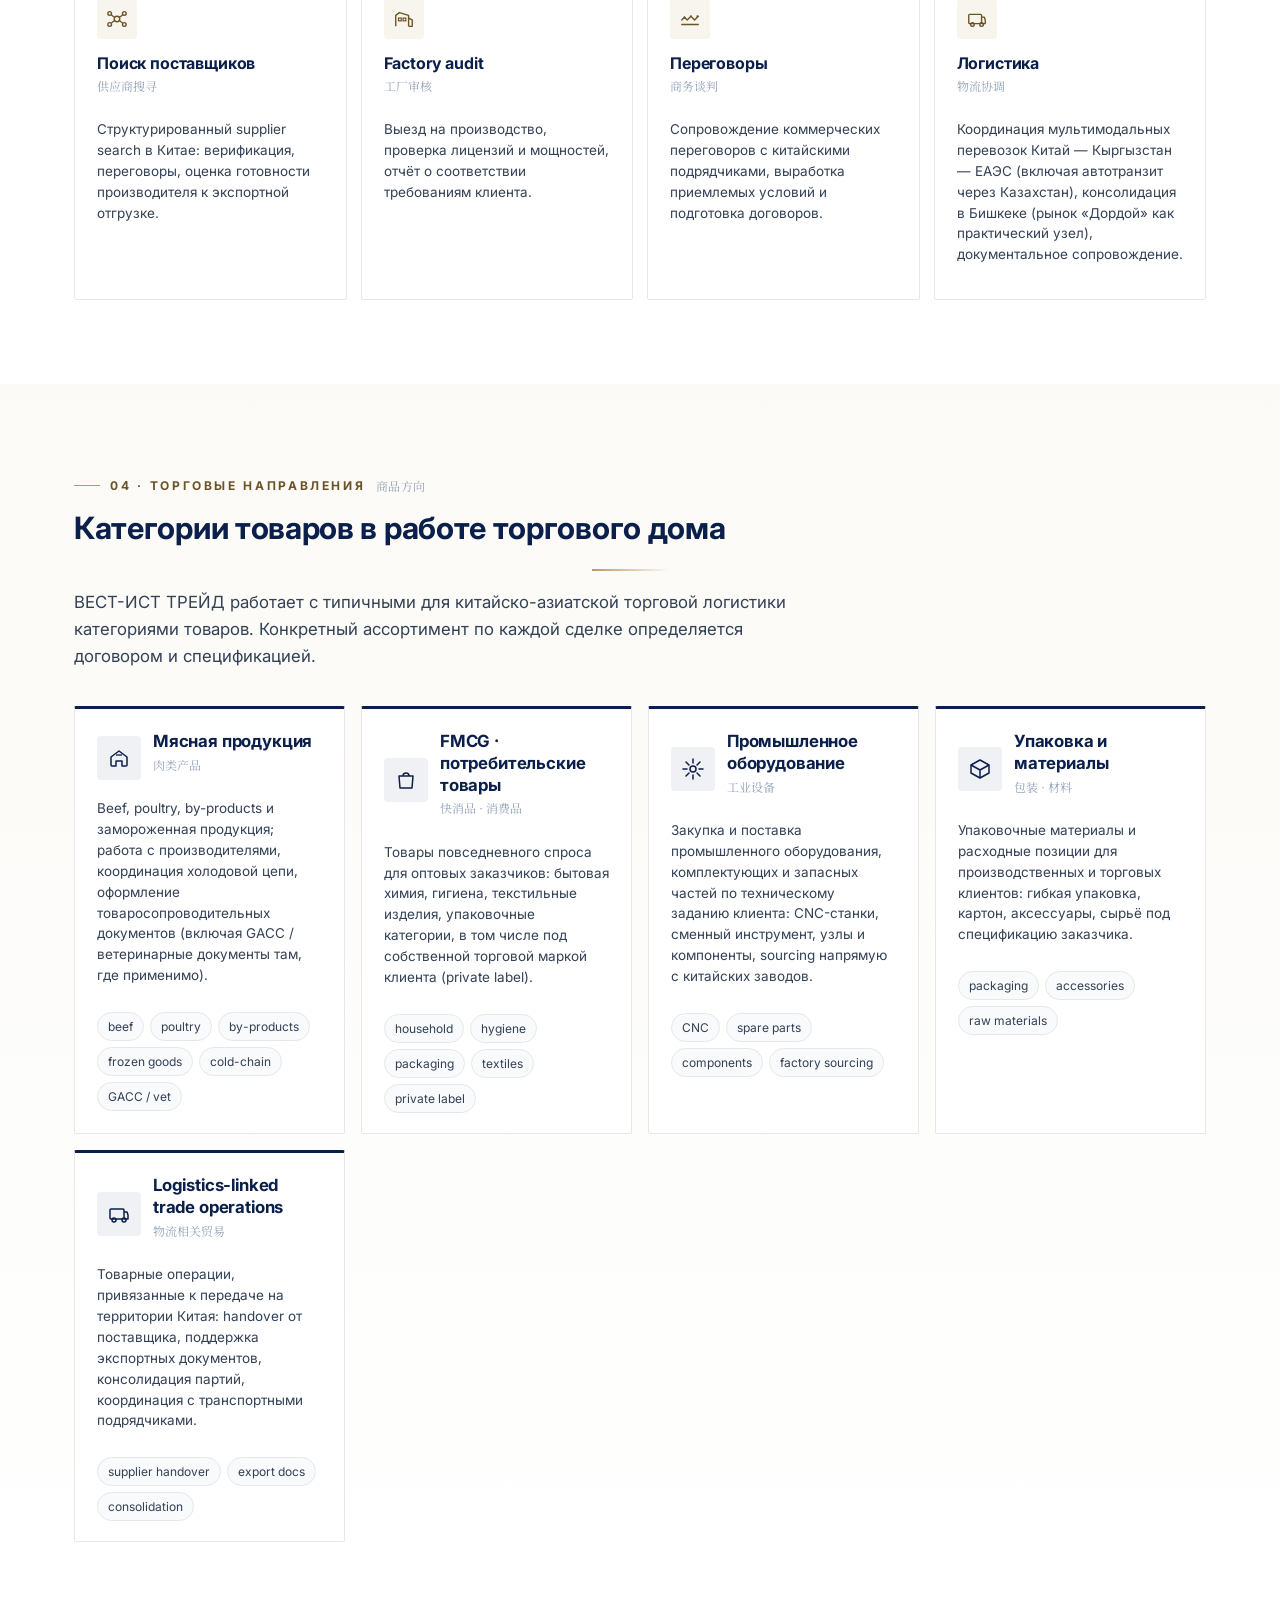
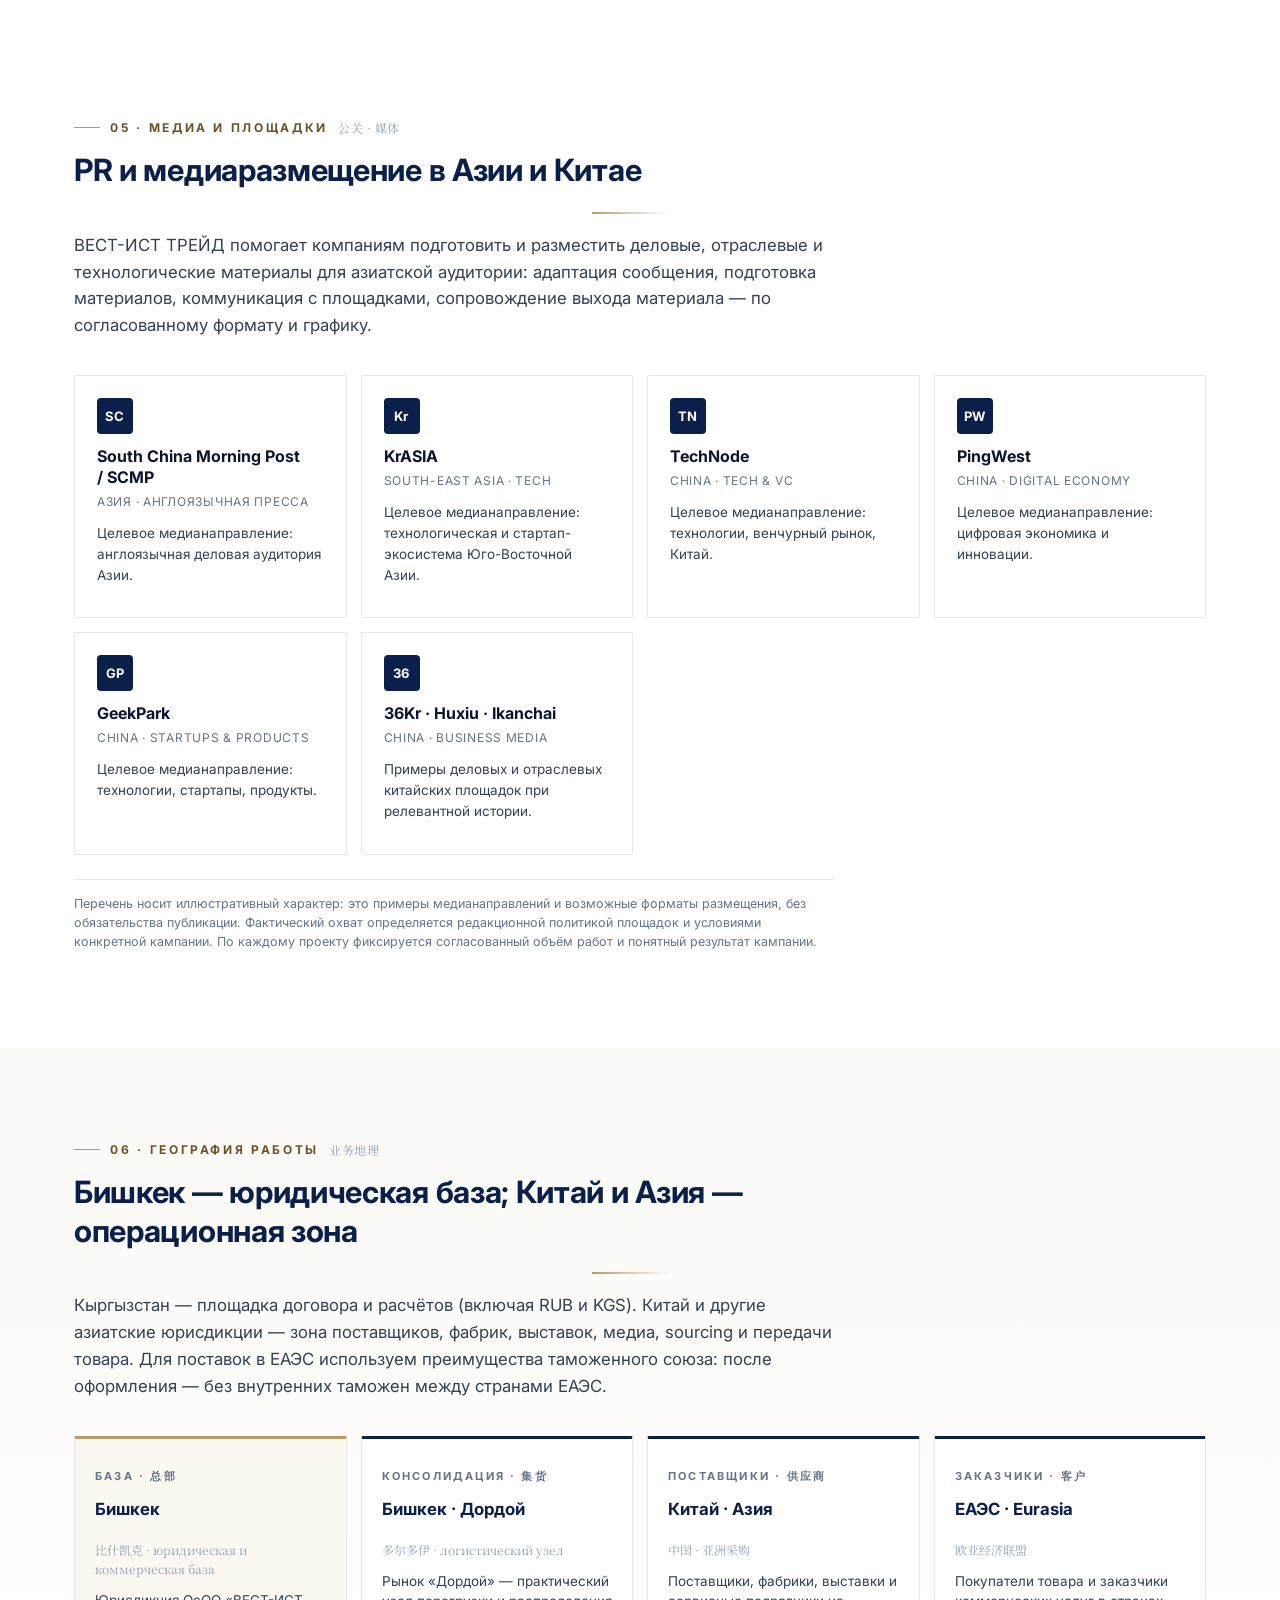
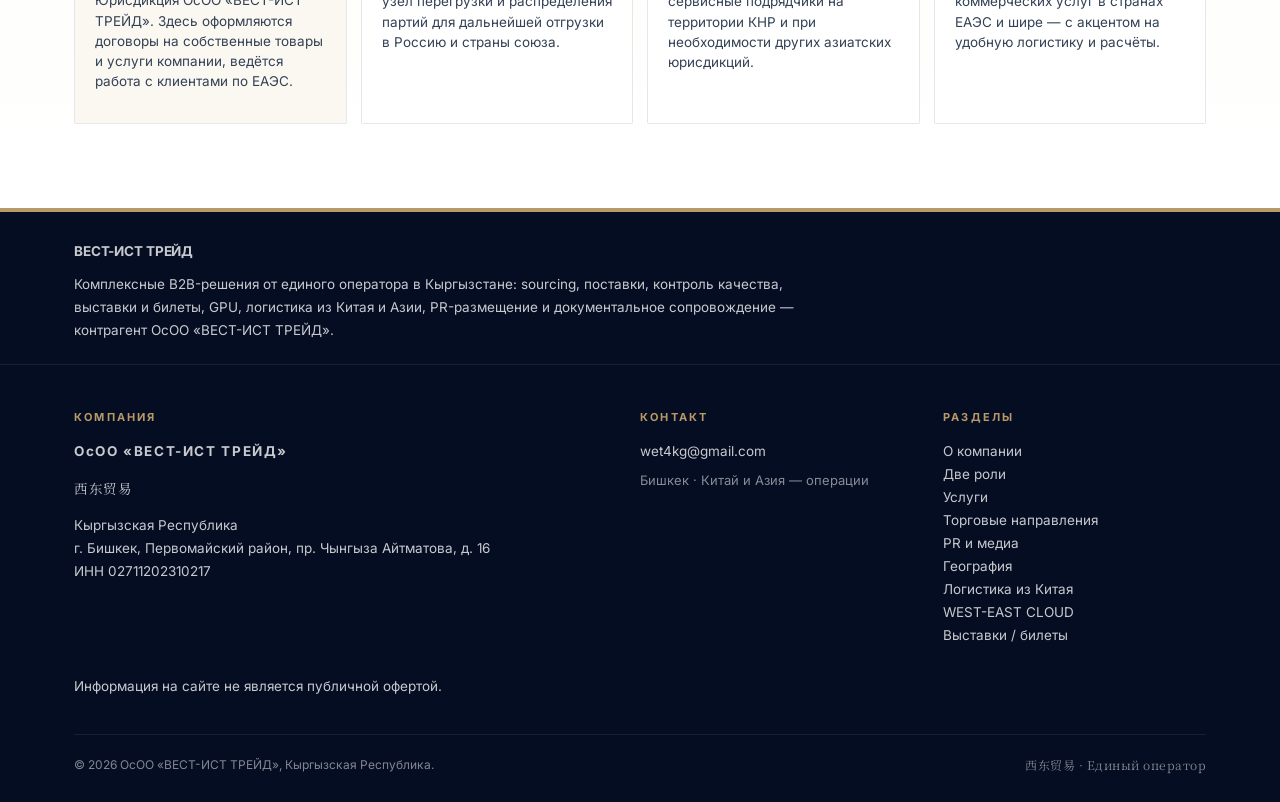
==== commit 4588cf78: "Бренд GPU-сервиса: WEST-EAST CLOUD (西东云) Co-authored-by: Cursor <cursoragent@cursor.com>" ====
--- a/index.html
+++ b/index.html
@@ -7,18 +7,18 @@
   <meta name="description" content="ОсОО «ВЕСТ-ИСТ ТРЕЙД» — единый оператор и торговый принципал в Бишкеке: импорт из Китая и Азии в ЕАЭС, логистика, торговый дом и агентские услуги. Расчёты в рублях и сомах, без внутренних таможен внутри союза.">
   <meta name="keywords" content="Импорт из Китая в ЕАЭС, Логистика Бишкек, Оплата в рублях за китайские товары">
   <meta name="robots" content="index,follow">
-  <link rel="canonical" href="/">
+  <link rel="canonical" href="https://apodelenko-ctrl.github.io/wet-kyrgyzstan/">
   <link rel="preconnect" href="https://fonts.googleapis.com">
   <link rel="preconnect" href="https://fonts.gstatic.com" crossorigin>
   <link href="https://fonts.googleapis.com/css2?family=Inter:wght@400;500;600;700;800&family=Noto+Serif+SC:wght@400;600&display=swap" rel="stylesheet">
-  <link rel="stylesheet" href="/style.css">
+  <link rel="stylesheet" href="style.css">
 </head>
 <body>
 
 <!-- ============== HEADER ============== -->
 <header class="site-header">
   <div class="container nav">
-    <a href="/" class="logo">ВЕСТ-ИСТ ТРЕЙД <span class="cn-mark">西东贸易</span></a>
+    <a href="./" class="logo">ВЕСТ-ИСТ ТРЕЙД <span class="cn-mark">西东贸易</span></a>
     <nav class="nav-links nav-links--tickets">
       <a href="#about">О компании</a>
       <a href="#roles">Две роли</a>
@@ -26,9 +26,9 @@
       <a href="#directions">Направления</a>
       <a href="#media">PR и медиа</a>
       <a href="#geography">География</a>
-      <a href="/logistics/">Логистика</a>
-      <a href="/gpu-servers/">GPU-серверы</a>
-      <a href="/tickets/" class="nav-link-tickets">Купить билет</a>
+      <a href="logistics/">Логистика</a>
+      <a href="gpu-servers/" class="nav-link-gpu">WEST-EAST CLOUD</a>
+      <a href="tickets/" class="nav-link-tickets">Купить билет</a>
       <a href="#contacts">Контакты</a>
     </nav>
     <button class="nav-toggle" aria-label="Меню" onclick="document.querySelector('.nav-links').classList.toggle('open')">
@@ -255,7 +255,7 @@
           </p>
         </article>
 
-        <a href="/tickets/" class="svc-card svc-card--link">
+        <a href="tickets/" class="svc-card svc-card--link">
           <div class="svc-icon" aria-hidden="true">
             <svg viewBox="0 0 24 24" fill="none">
               <path d="M3 7h18M5 7v13h14V7" stroke="currentColor" stroke-width="1.5" stroke-linejoin="round"/>
@@ -356,7 +356,7 @@
           </p>
         </article>
 
-        <a href="/logistics/" class="svc-card svc-card--link">
+        <a href="logistics/" class="svc-card svc-card--link">
           <div class="svc-icon" aria-hidden="true">
             <svg viewBox="0 0 24 24" fill="none">
               <rect x="3" y="7" width="14" height="10" rx="1" stroke="currentColor" stroke-width="1.5"/>
@@ -687,9 +687,9 @@
           <li><a href="#directions">Торговые направления</a></li>
           <li><a href="#media">PR и медиа</a></li>
           <li><a href="#geography">География</a></li>
-          <li><a href="/logistics/">Логистика из Китая</a></li>
-          <li><a href="/gpu-servers/">GPU-серверы</a></li>
-          <li><a href="/tickets/">Выставки / билеты</a></li>
+          <li><a href="logistics/">Логистика из Китая</a></li>
+          <li><a href="gpu-servers/">WEST-EAST CLOUD</a></li>
+          <li><a href="tickets/">Выставки / билеты</a></li>
         </ul>
       </div>
 
--- a/style.css
+++ b/style.css
@@ -1565,6 +1565,13 @@
   grid-template-columns: repeat(3, minmax(0, 1fr));
   gap: 22px;
 }
+.gpu-plans-grid .role-card {
+  display: flex;
+  flex-direction: column;
+  height: 100%;
+}
+.gpu-plans-grid .role-card > p.lead { font-size: 14px; color: var(--slate-700); margin: 0 0 12px; line-height: 1.55; }
+.gpu-plans-grid .role-card h3 { margin-top: 0; }
 .gpu-spec {
   margin: 4px 0 16px;
   padding: 12px 14px;
@@ -1581,6 +1588,20 @@
   font-weight: 700;
   color: var(--navy);
   margin: 2px 0 4px;
+}
+.gpu-why-h3 {
+  margin: 0 0 10px;
+  font-size: 1.08rem;
+  font-weight: 700;
+  color: var(--navy);
+  line-height: 1.35;
+}
+.gpu-plans-grid .gpu-price-note {
+  font-size: 1.02rem;
+  font-weight: 700;
+  color: var(--navy);
+  margin: 6px 0 0;
+  opacity: 0.92;
 }
 .gpu-price-note { font-size: 12px; color: var(--slate-500); line-height: 1.4; }
 .gpu-price-label {
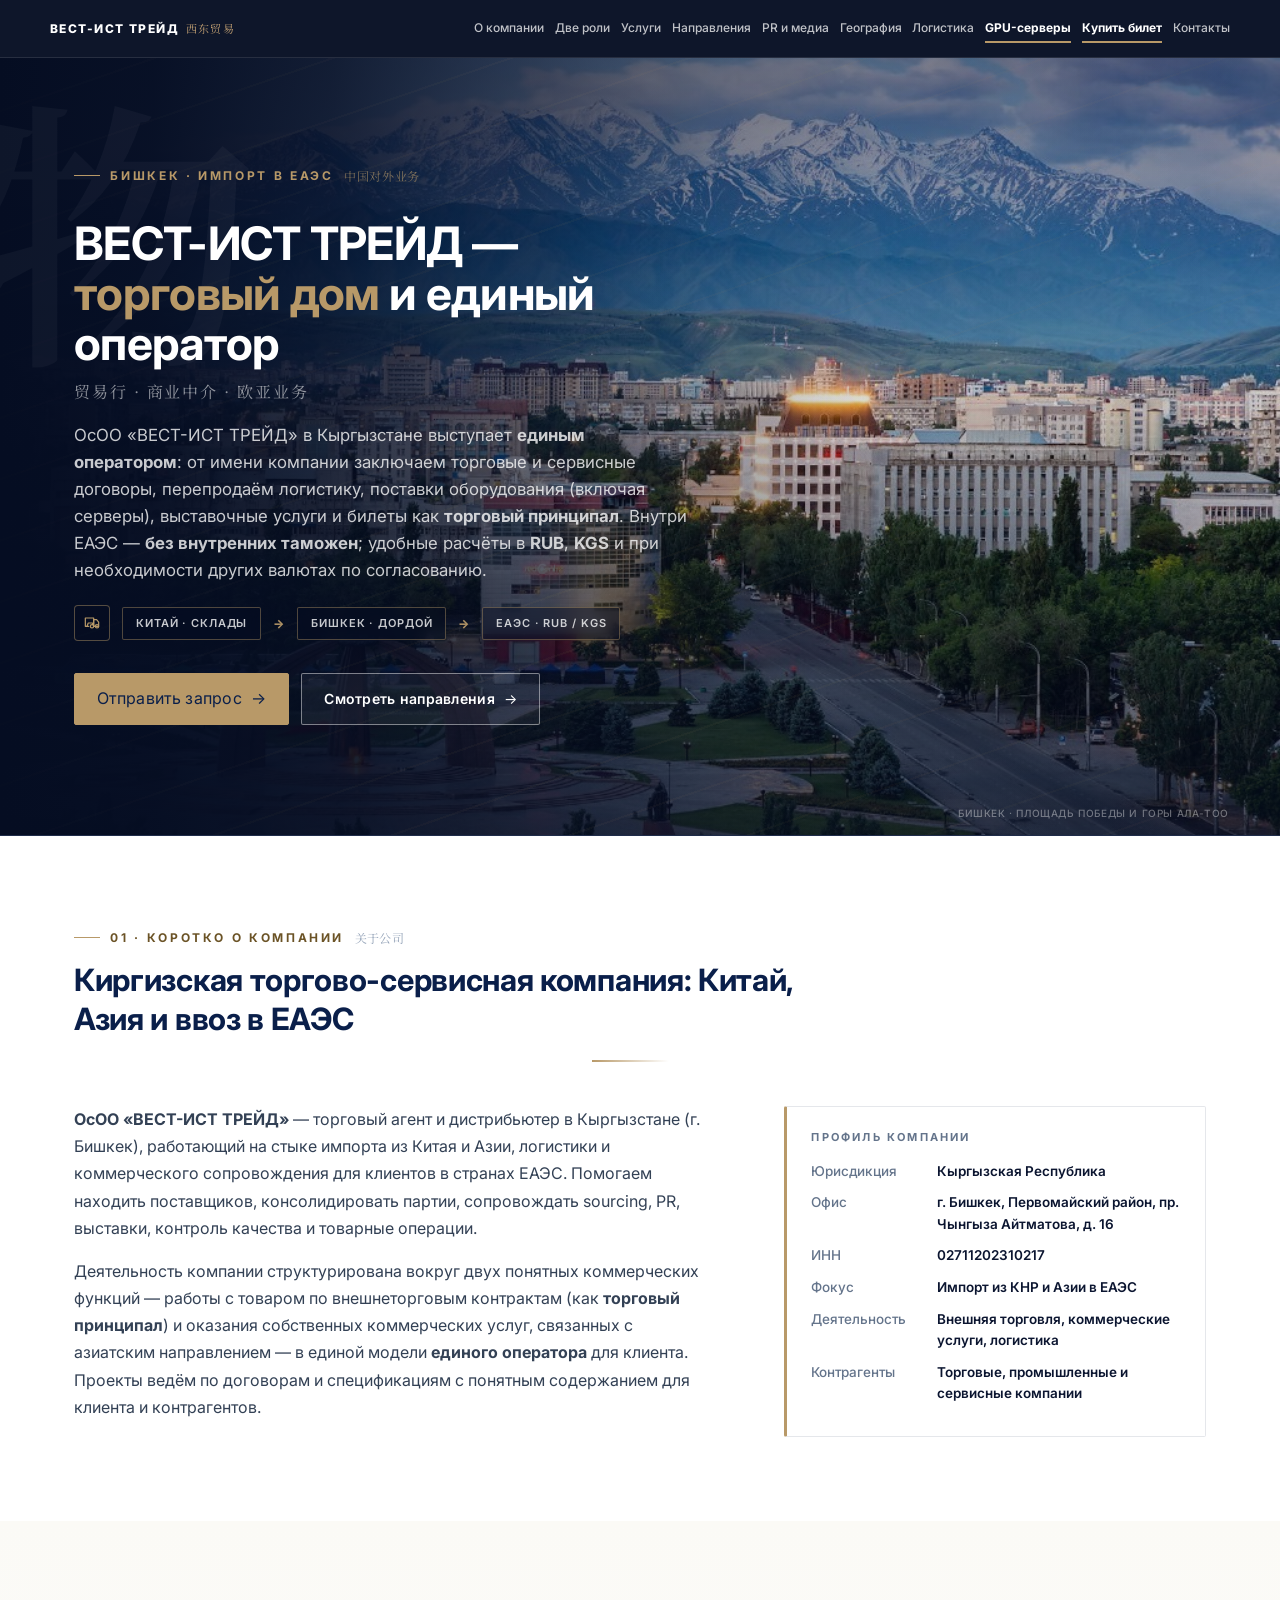
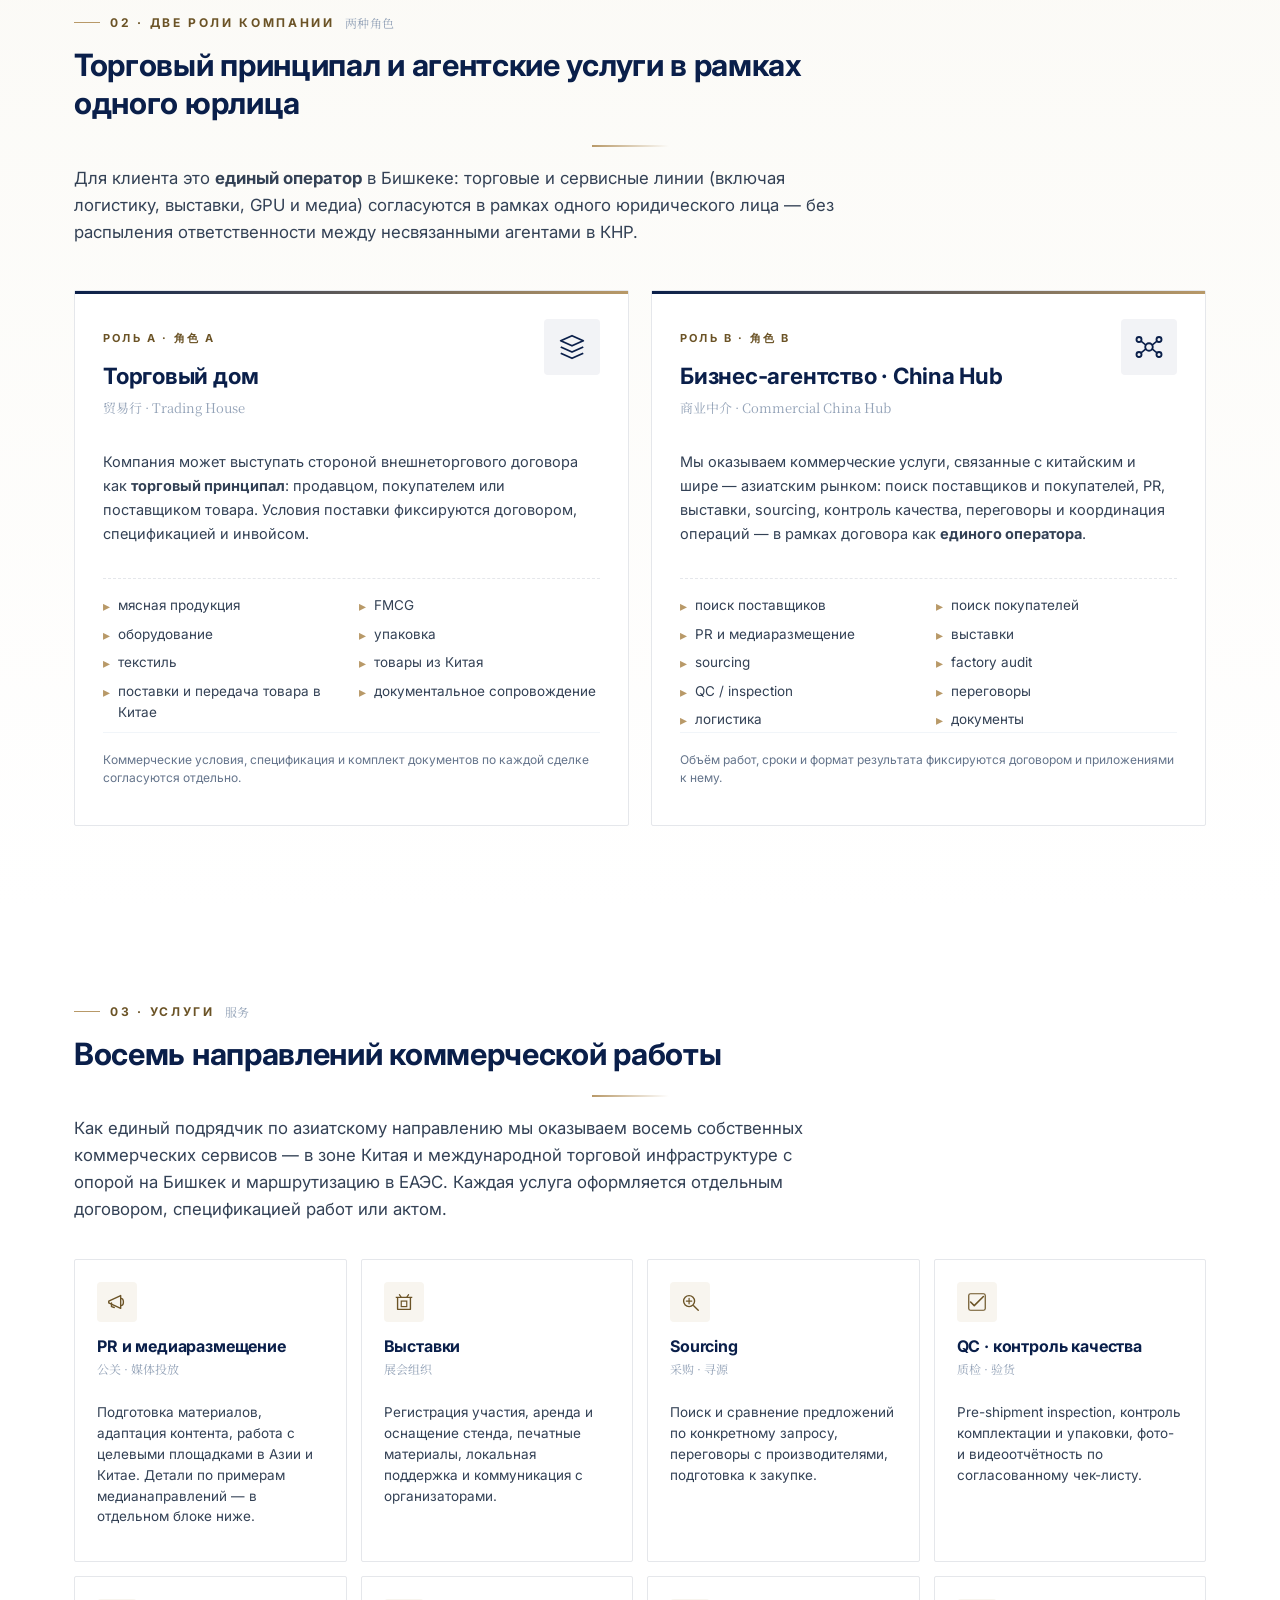
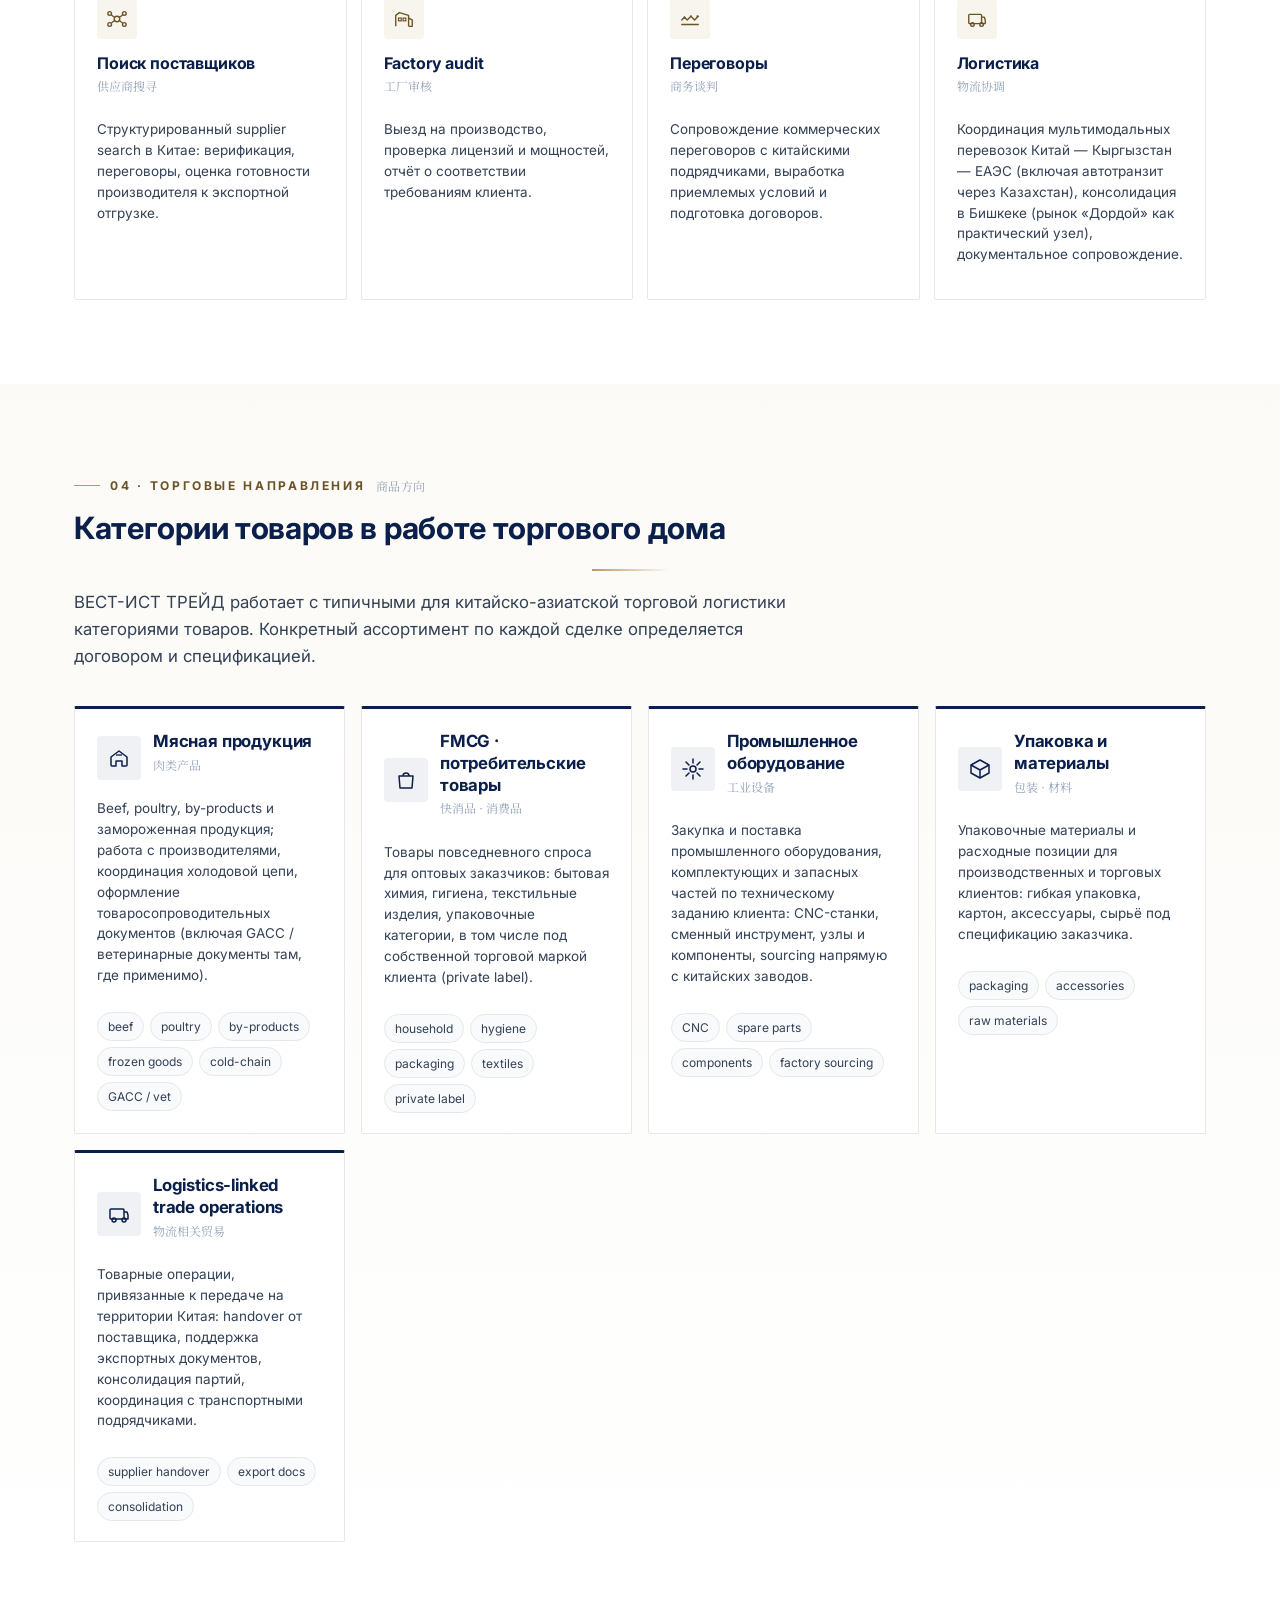
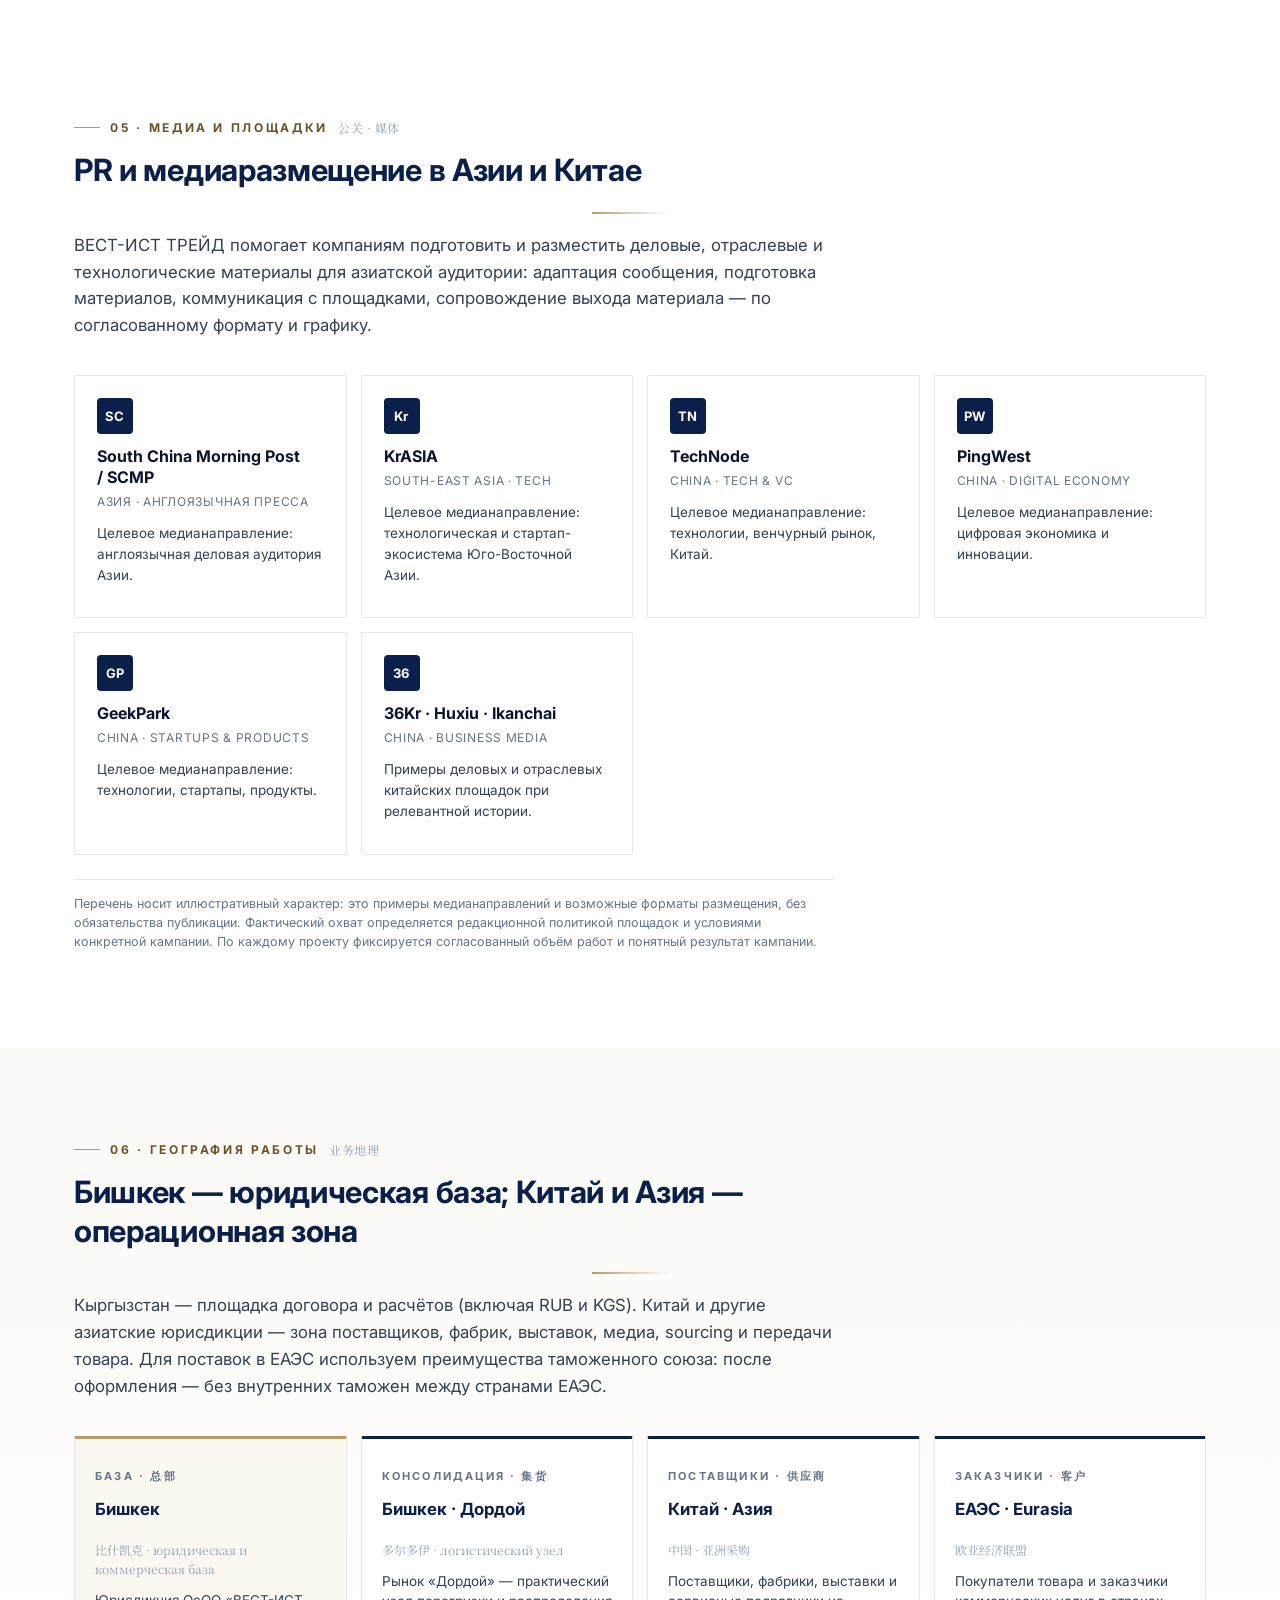
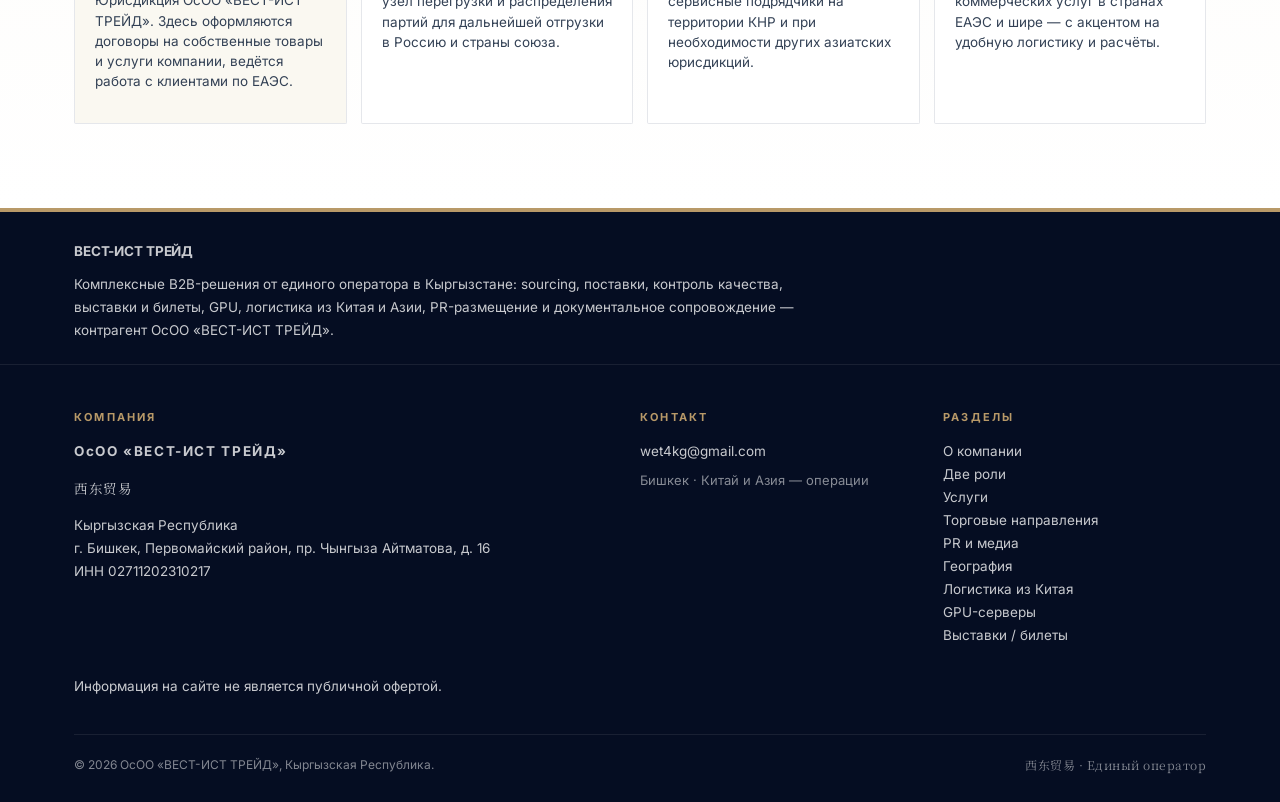
==== commit e178b3ea: "Вернуть русскую страницу GPU-серверов; WEST-EAST CLOUD вынести в /cloud/. С главного сайта снова вед" ====
--- a/index.html
+++ b/index.html
@@ -27,7 +27,7 @@
       <a href="#media">PR и медиа</a>
       <a href="#geography">География</a>
       <a href="logistics/">Логистика</a>
-      <a href="gpu-servers/" class="nav-link-gpu">WEST-EAST CLOUD</a>
+      <a href="gpu-servers/" class="nav-link-gpu">GPU-серверы</a>
       <a href="tickets/" class="nav-link-tickets">Купить билет</a>
       <a href="#contacts">Контакты</a>
     </nav>
@@ -688,7 +688,7 @@
           <li><a href="#media">PR и медиа</a></li>
           <li><a href="#geography">География</a></li>
           <li><a href="logistics/">Логистика из Китая</a></li>
-          <li><a href="gpu-servers/">WEST-EAST CLOUD</a></li>
+          <li><a href="gpu-servers/">GPU-серверы</a></li>
           <li><a href="tickets/">Выставки / билеты</a></li>
         </ul>
       </div>
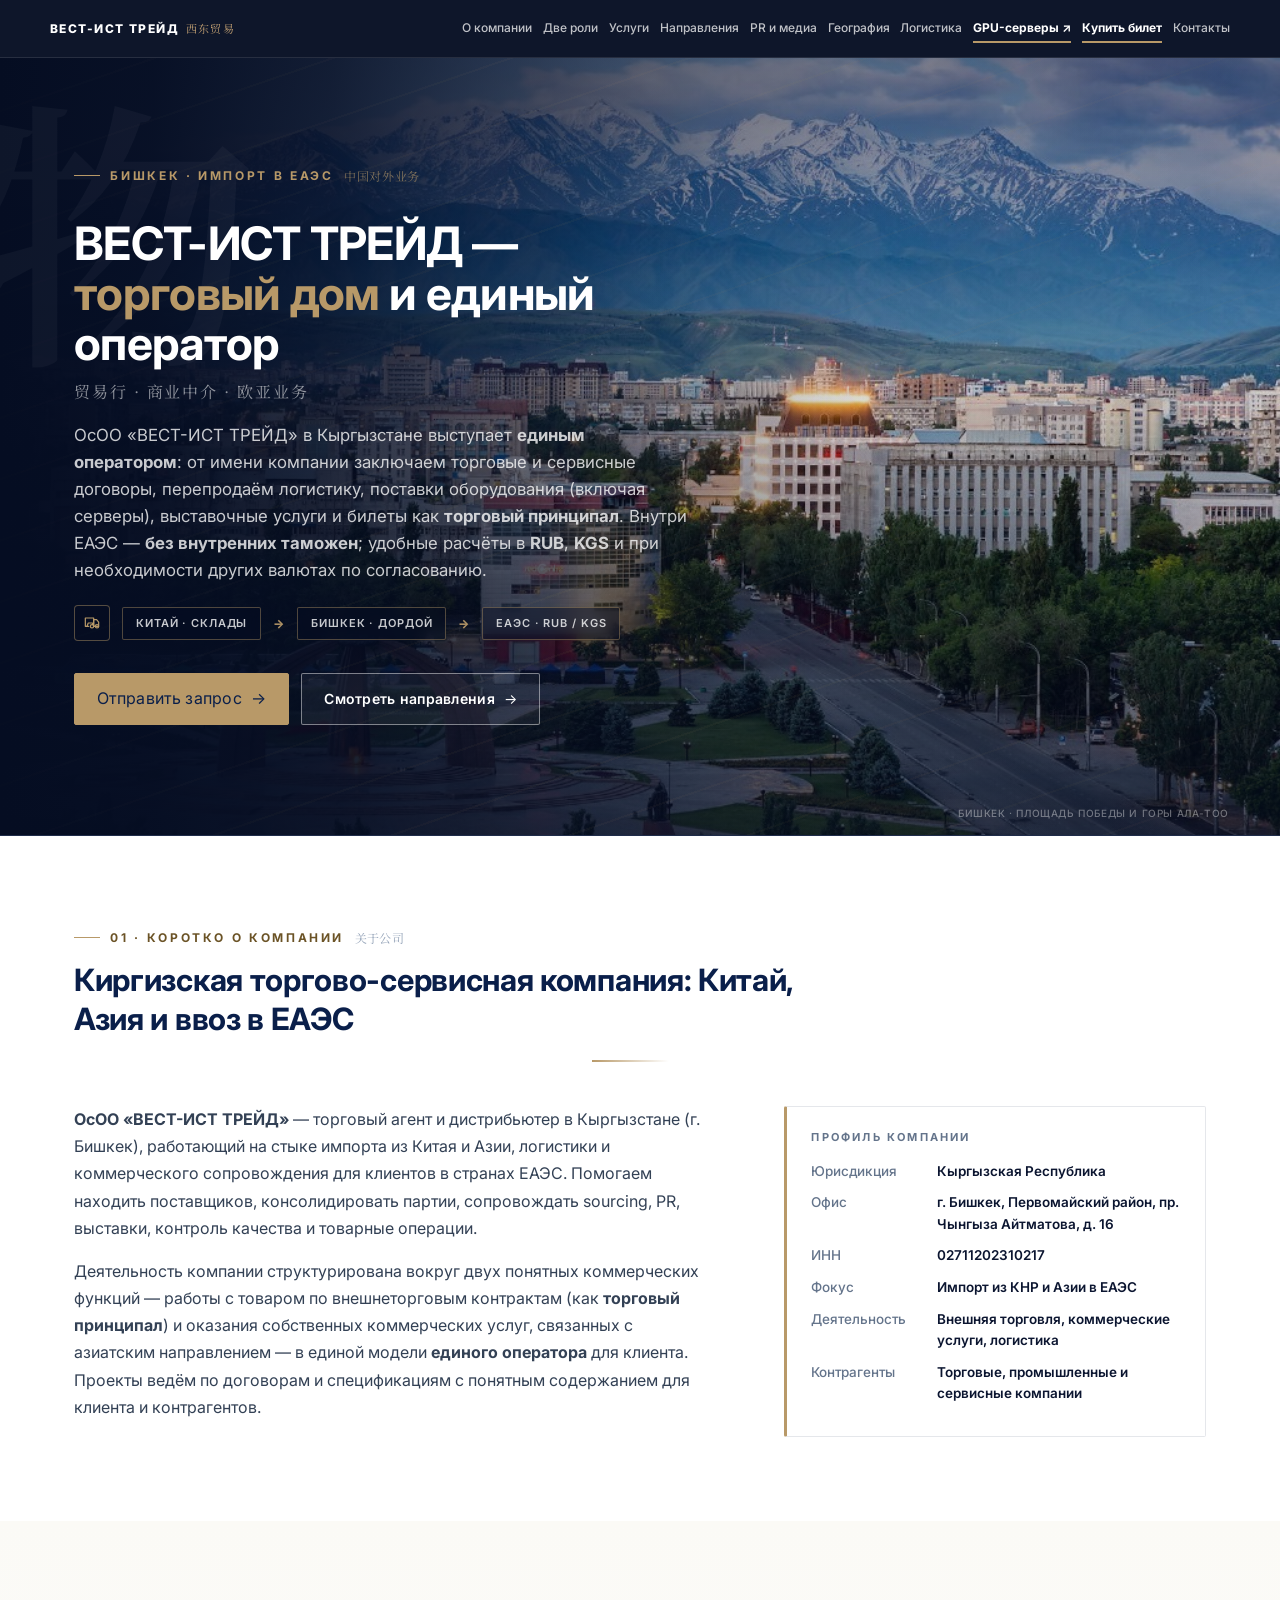
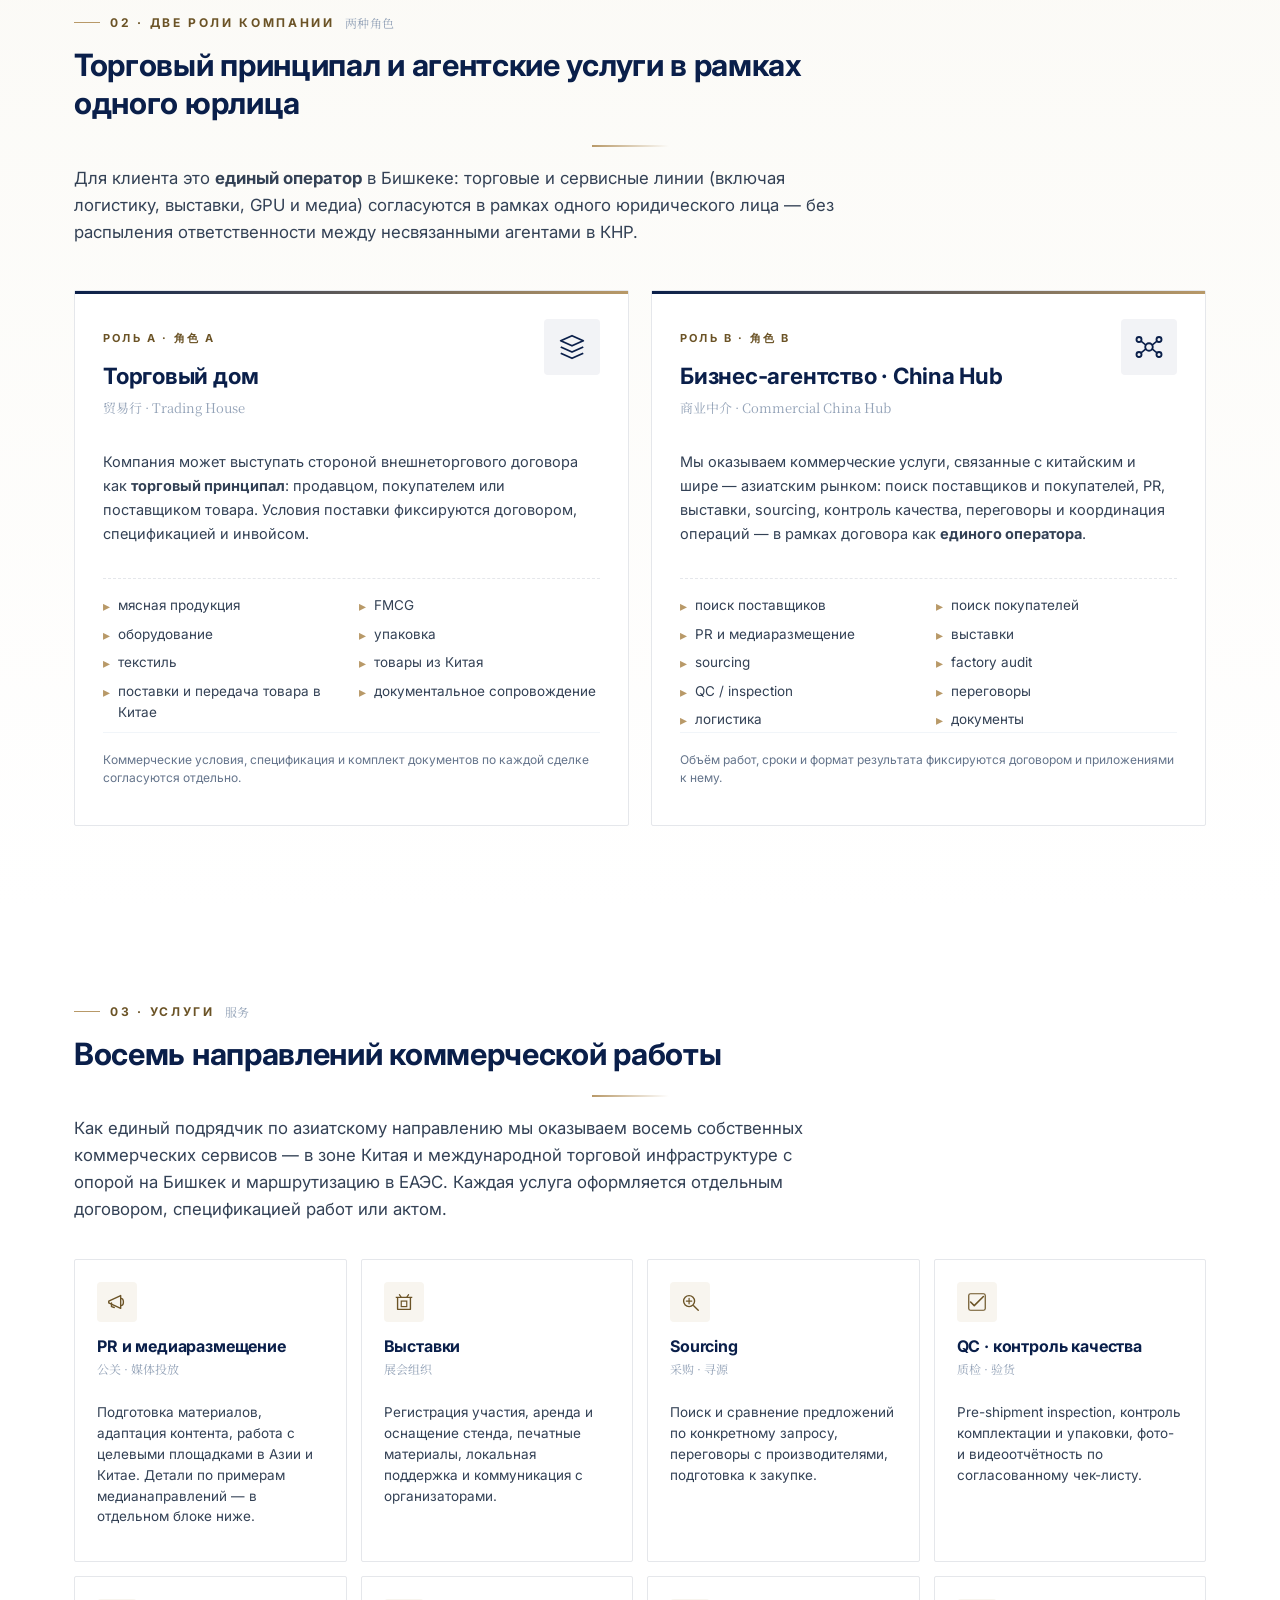
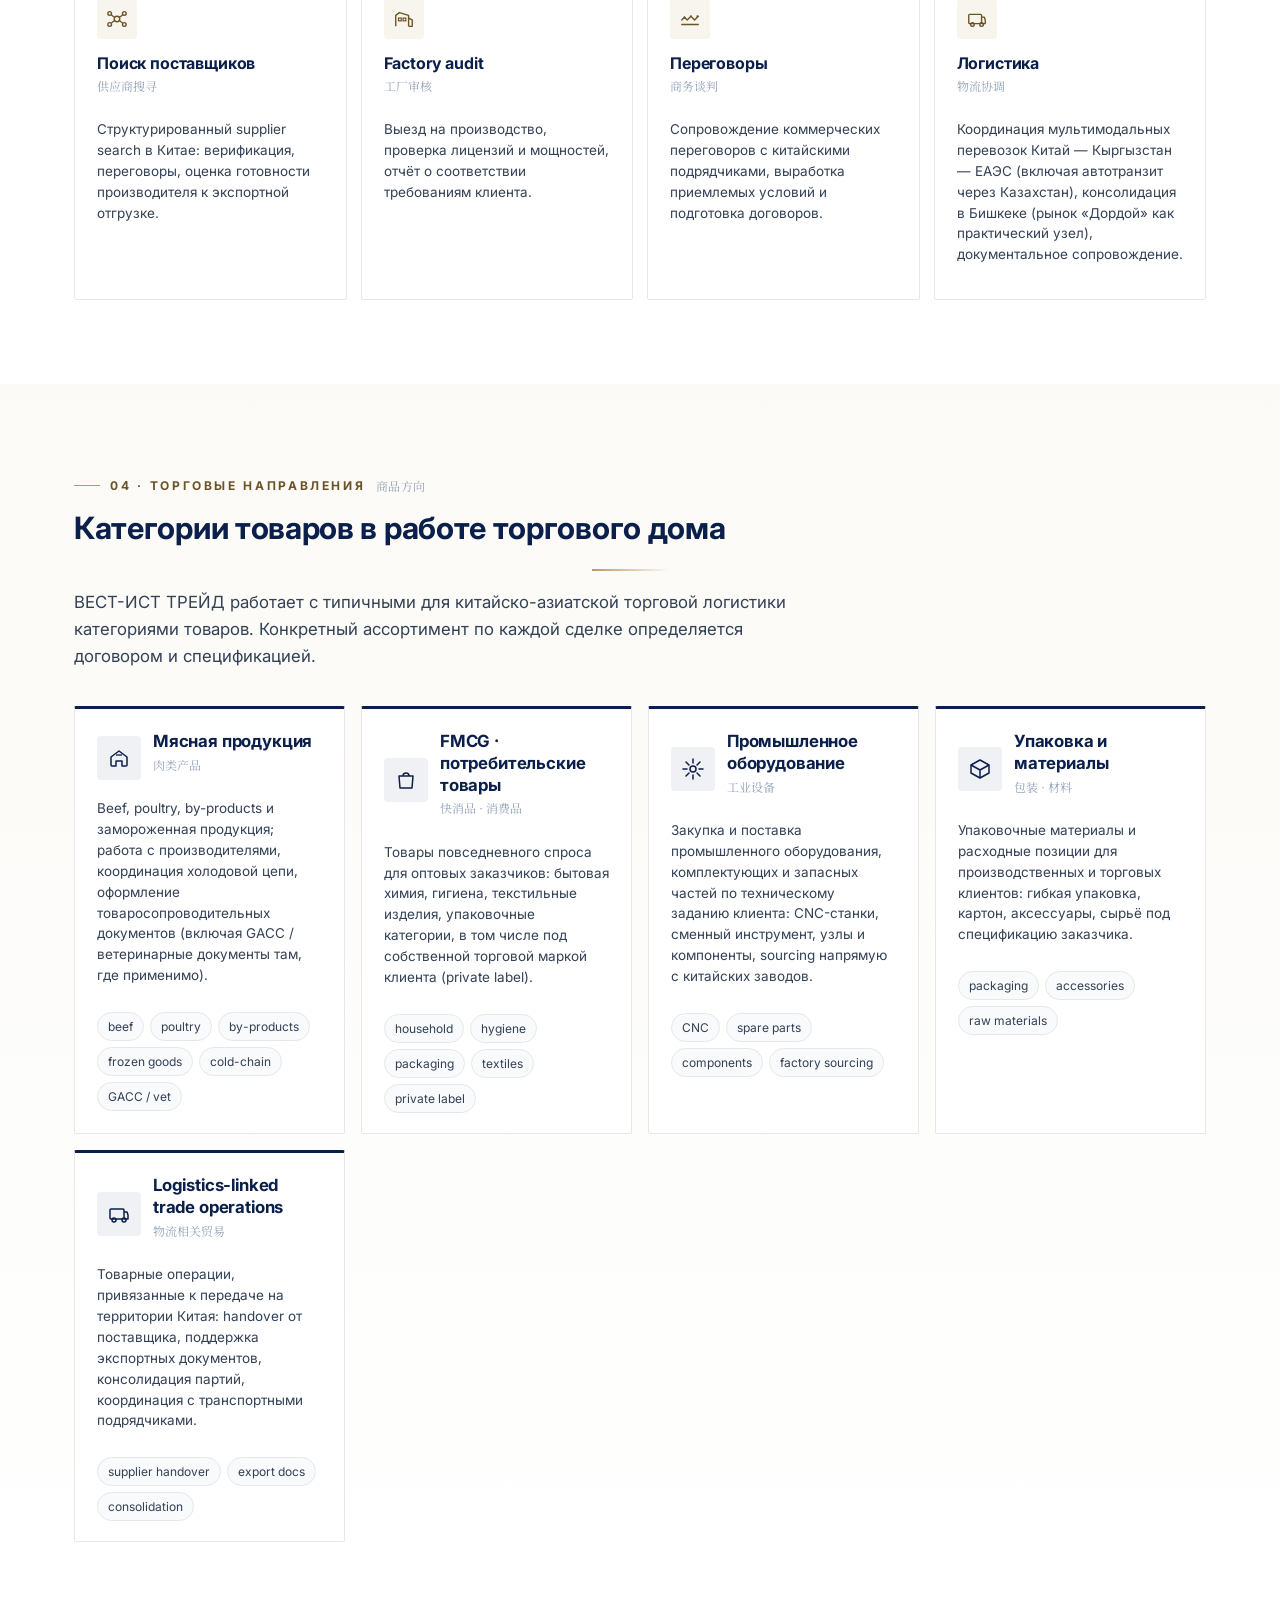
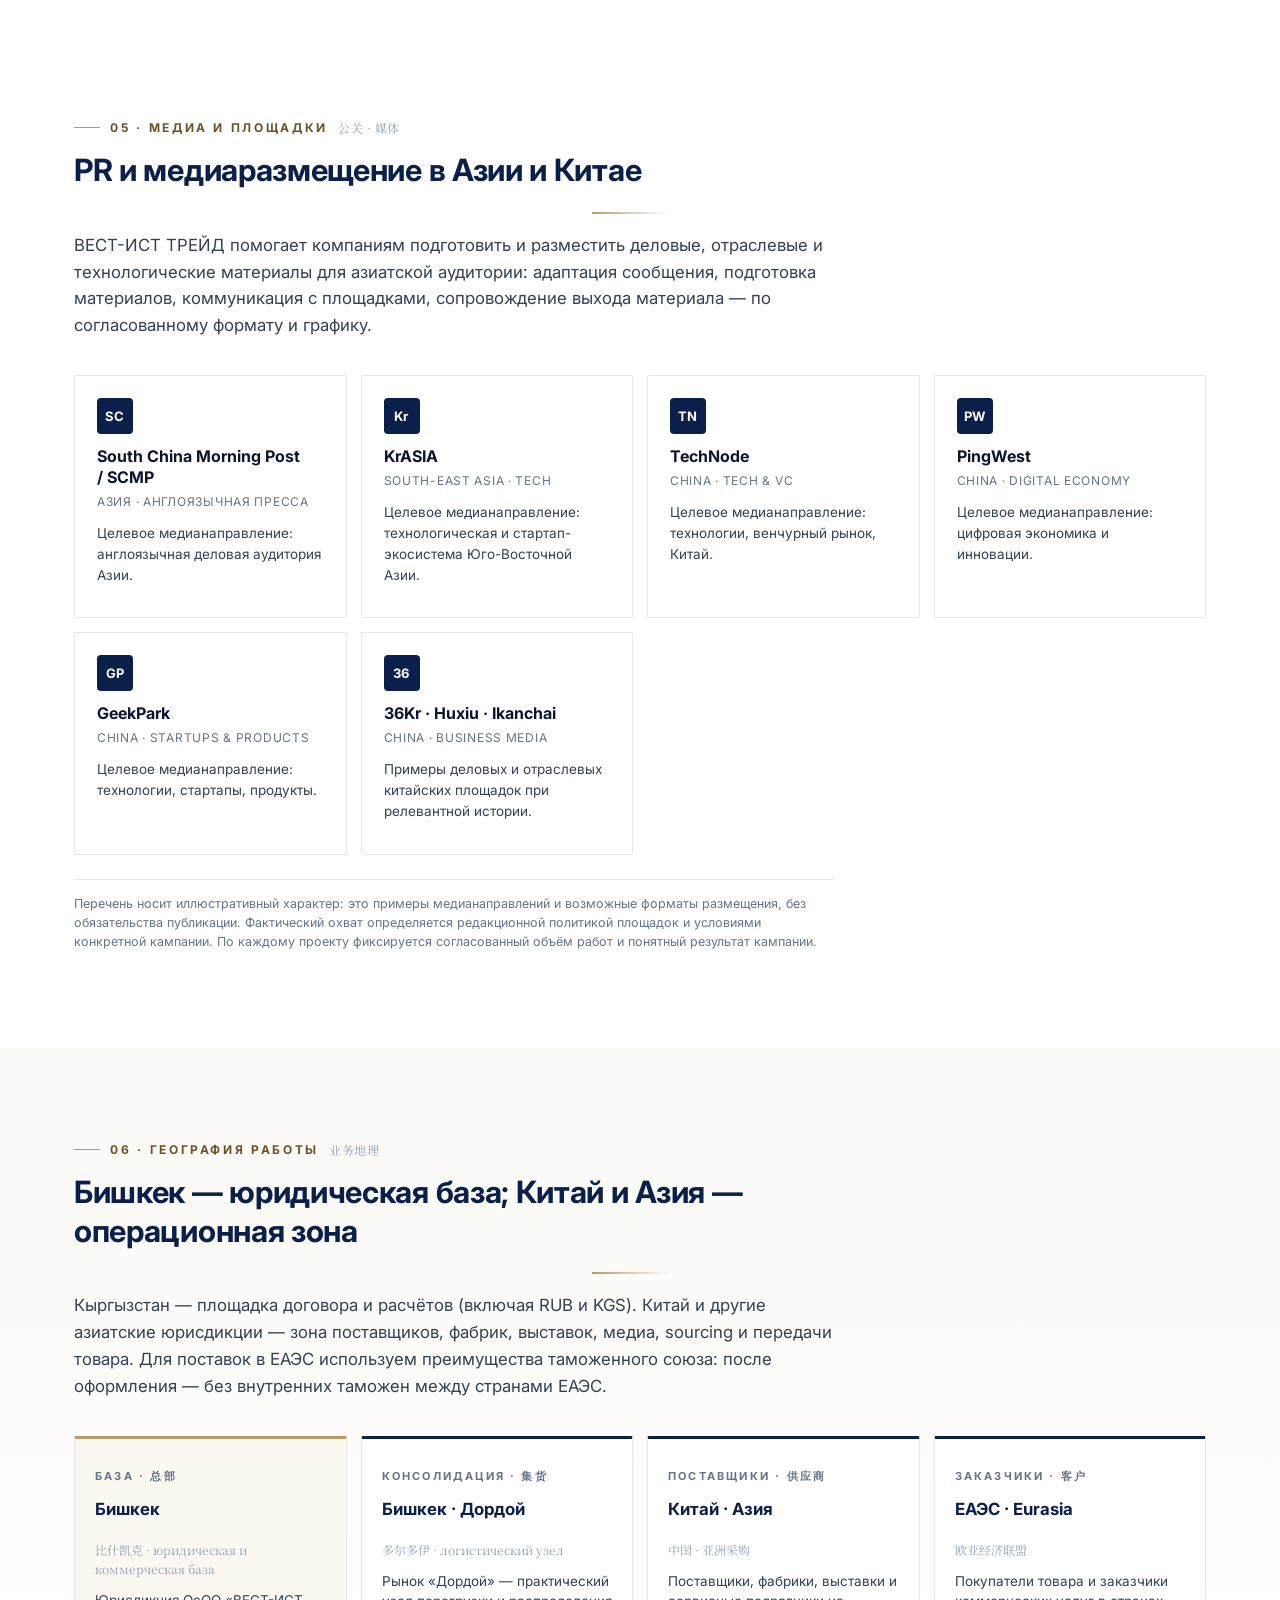
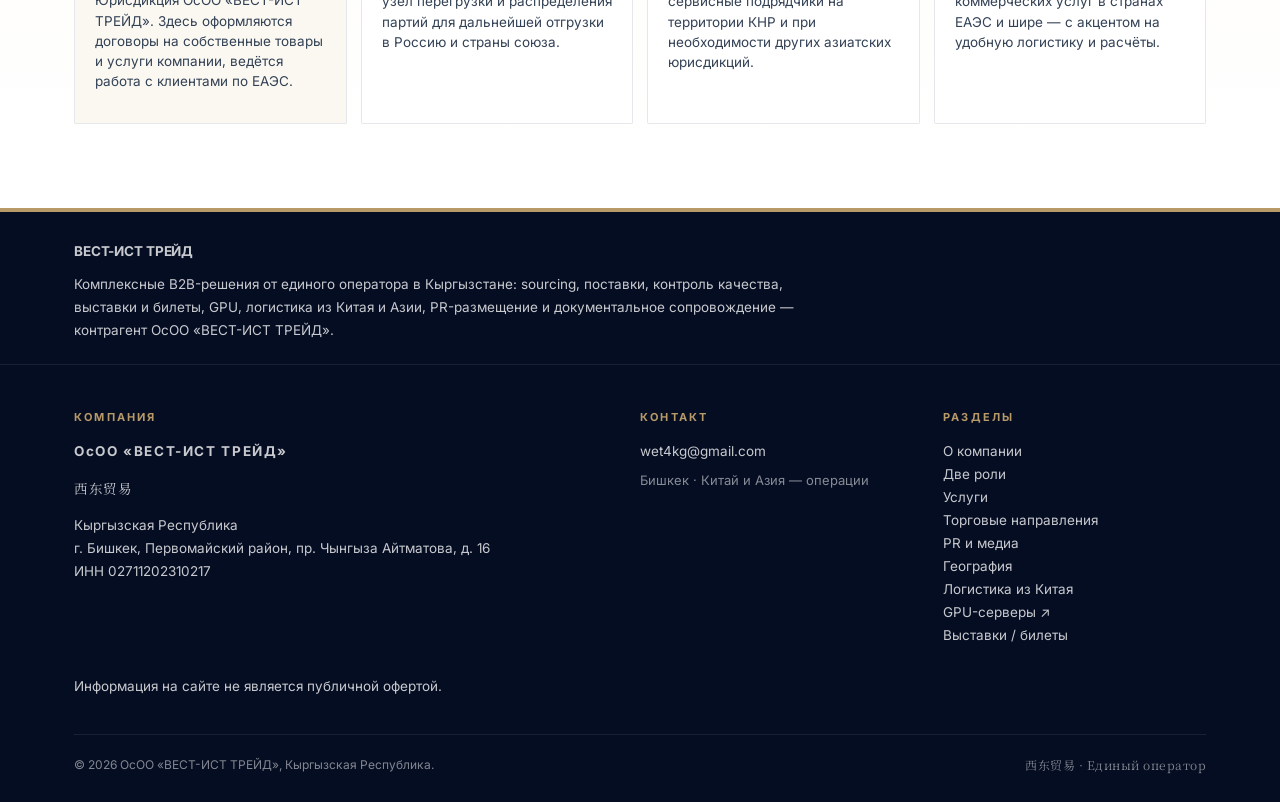
==== commit 9ddec07e: "Split: wet-kyrgyzstan.com is now a standalone trade-house site - Refresh index/logistics/tickets/chi" ====
--- a/index.html
+++ b/index.html
@@ -7,7 +7,7 @@
   <meta name="description" content="ОсОО «ВЕСТ-ИСТ ТРЕЙД» — единый оператор и торговый принципал в Бишкеке: импорт из Китая и Азии в ЕАЭС, логистика, торговый дом и агентские услуги. Расчёты в рублях и сомах, без внутренних таможен внутри союза.">
   <meta name="keywords" content="Импорт из Китая в ЕАЭС, Логистика Бишкек, Оплата в рублях за китайские товары">
   <meta name="robots" content="index,follow">
-  <link rel="canonical" href="https://apodelenko-ctrl.github.io/wet-kyrgyzstan/">
+  <link rel="canonical" href="https://wet-kyrgyzstan.com/">
   <link rel="preconnect" href="https://fonts.googleapis.com">
   <link rel="preconnect" href="https://fonts.gstatic.com" crossorigin>
   <link href="https://fonts.googleapis.com/css2?family=Inter:wght@400;500;600;700;800&family=Noto+Serif+SC:wght@400;600&display=swap" rel="stylesheet">
@@ -27,7 +27,7 @@
       <a href="#media">PR и медиа</a>
       <a href="#geography">География</a>
       <a href="logistics/">Логистика</a>
-      <a href="gpu-servers/" class="nav-link-gpu">GPU-серверы</a>
+      <a href="https://west-east.cloud/" class="nav-link-gpu" target="_blank" rel="noopener">GPU-серверы ↗</a>
       <a href="tickets/" class="nav-link-tickets">Купить билет</a>
       <a href="#contacts">Контакты</a>
     </nav>
@@ -688,7 +688,7 @@
           <li><a href="#media">PR и медиа</a></li>
           <li><a href="#geography">География</a></li>
           <li><a href="logistics/">Логистика из Китая</a></li>
-          <li><a href="gpu-servers/">GPU-серверы</a></li>
+          <li><a href="https://west-east.cloud/" target="_blank" rel="noopener">GPU-серверы ↗</a></li>
           <li><a href="tickets/">Выставки / билеты</a></li>
         </ul>
       </div>
